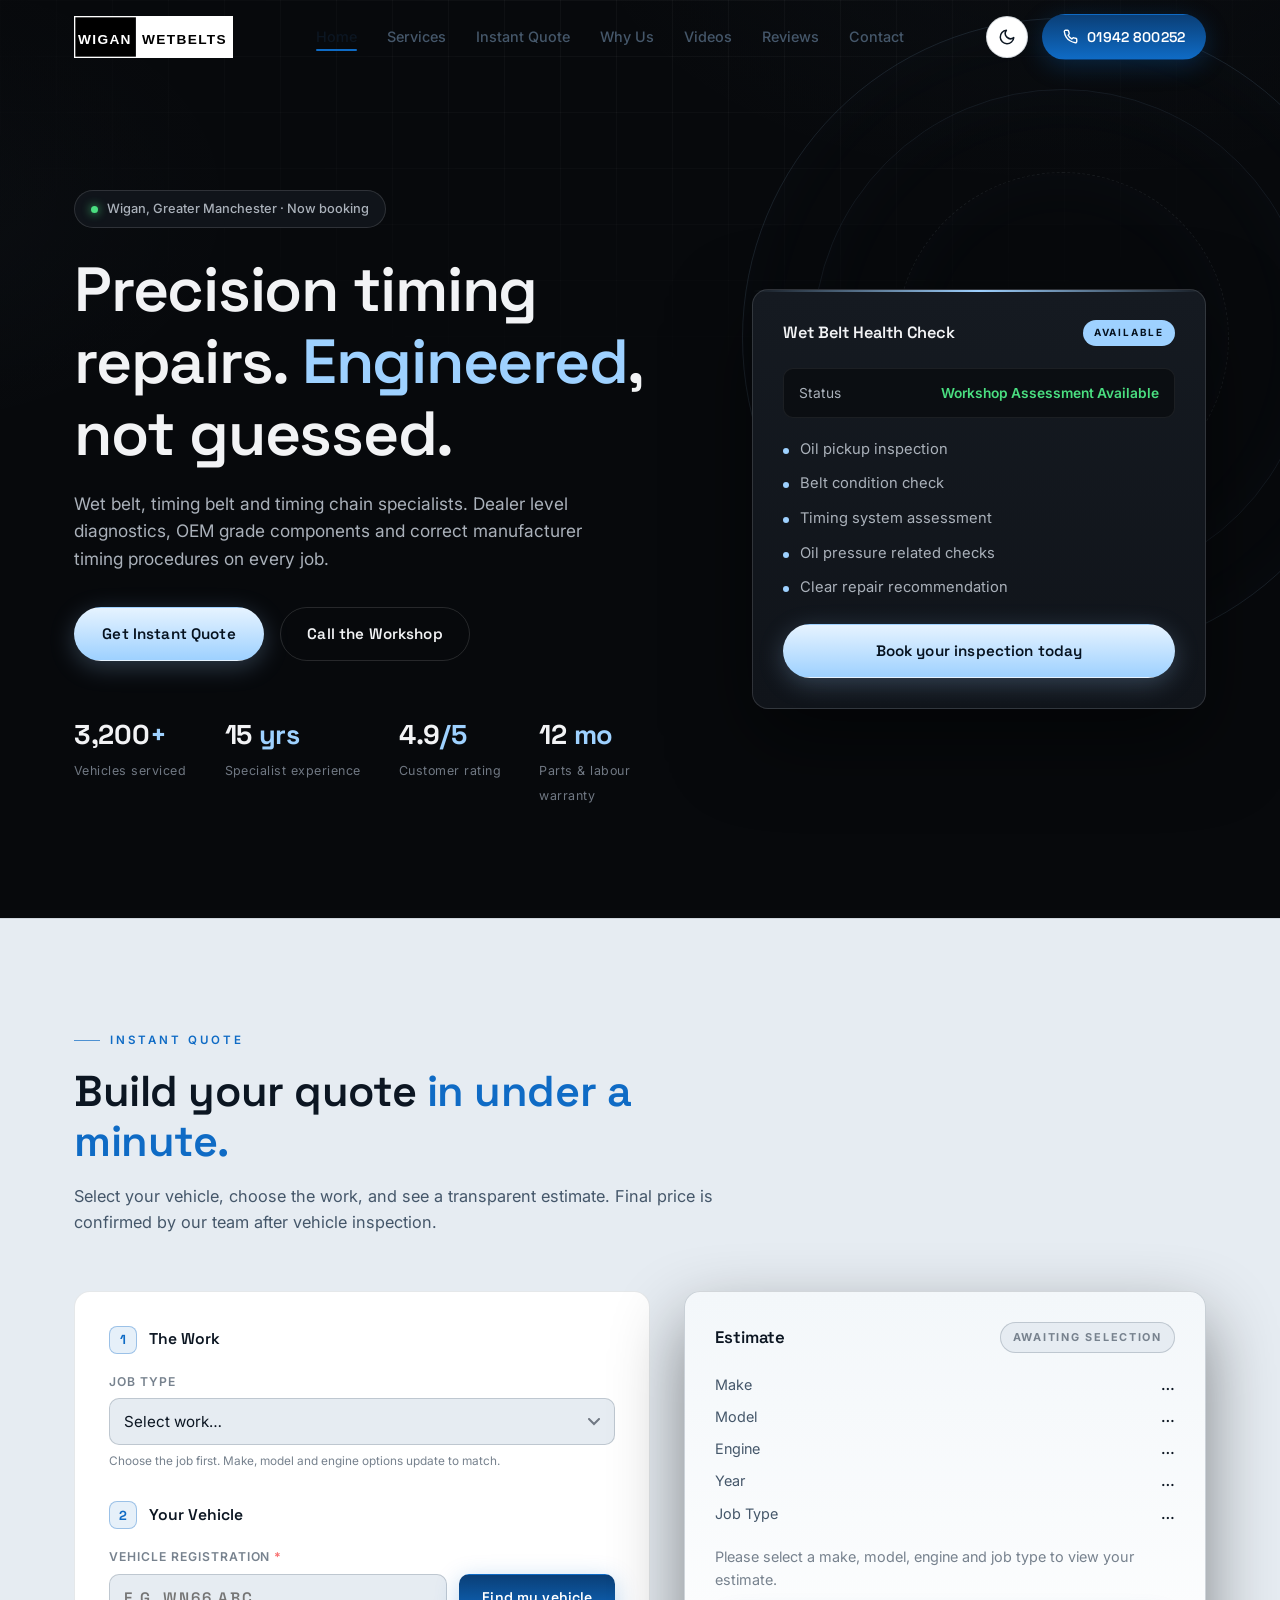
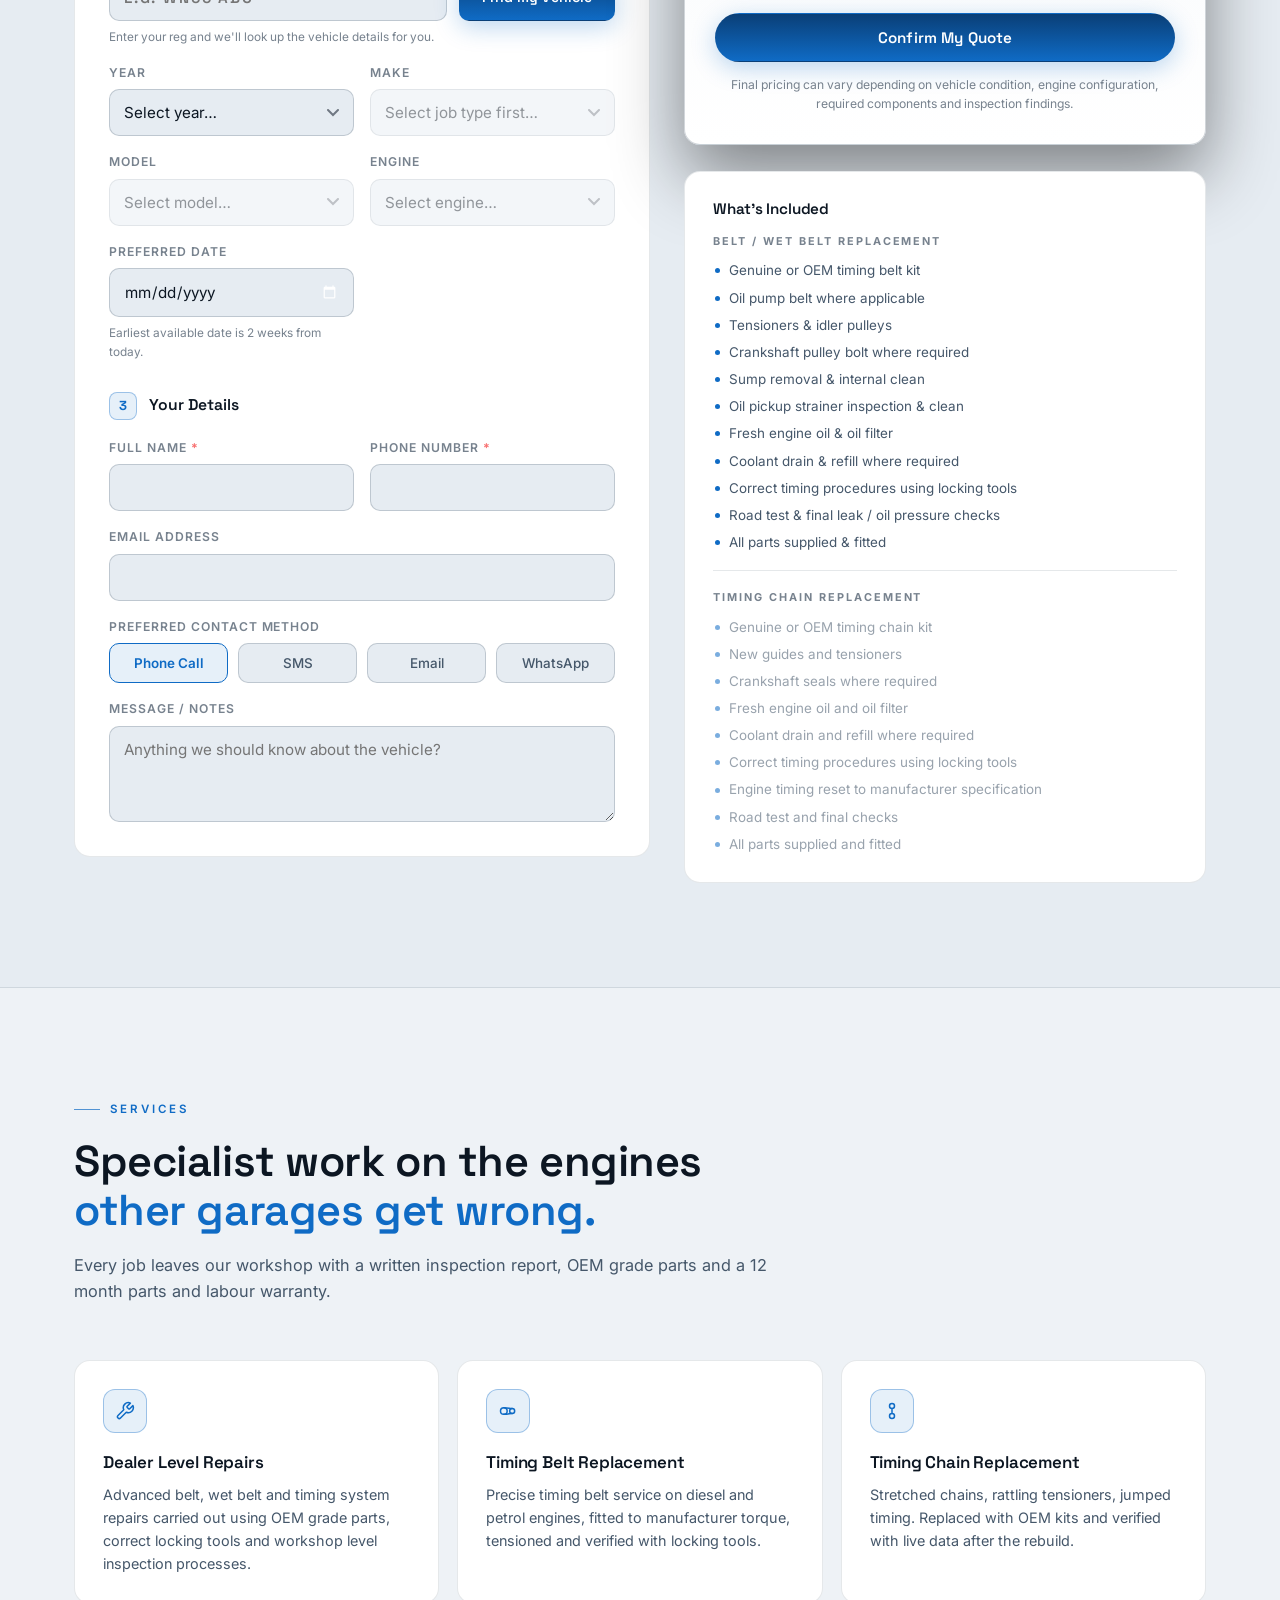
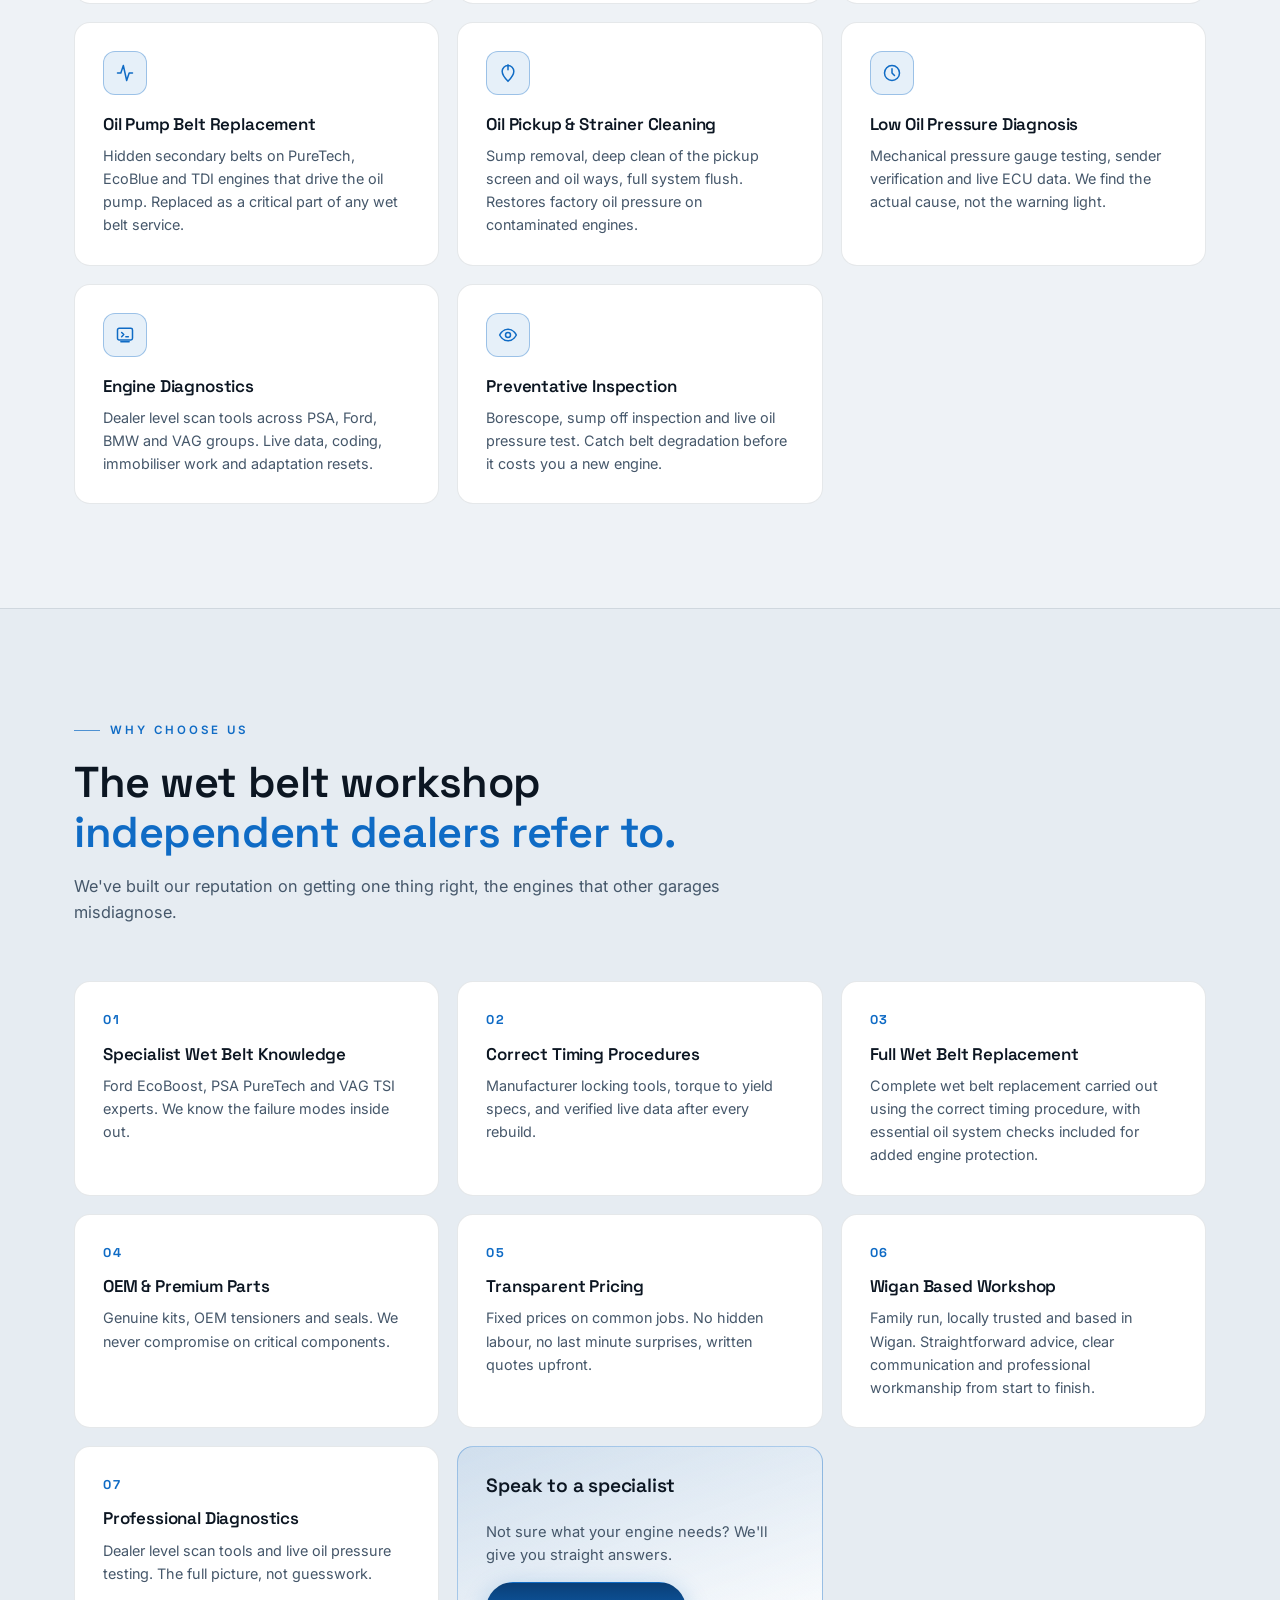
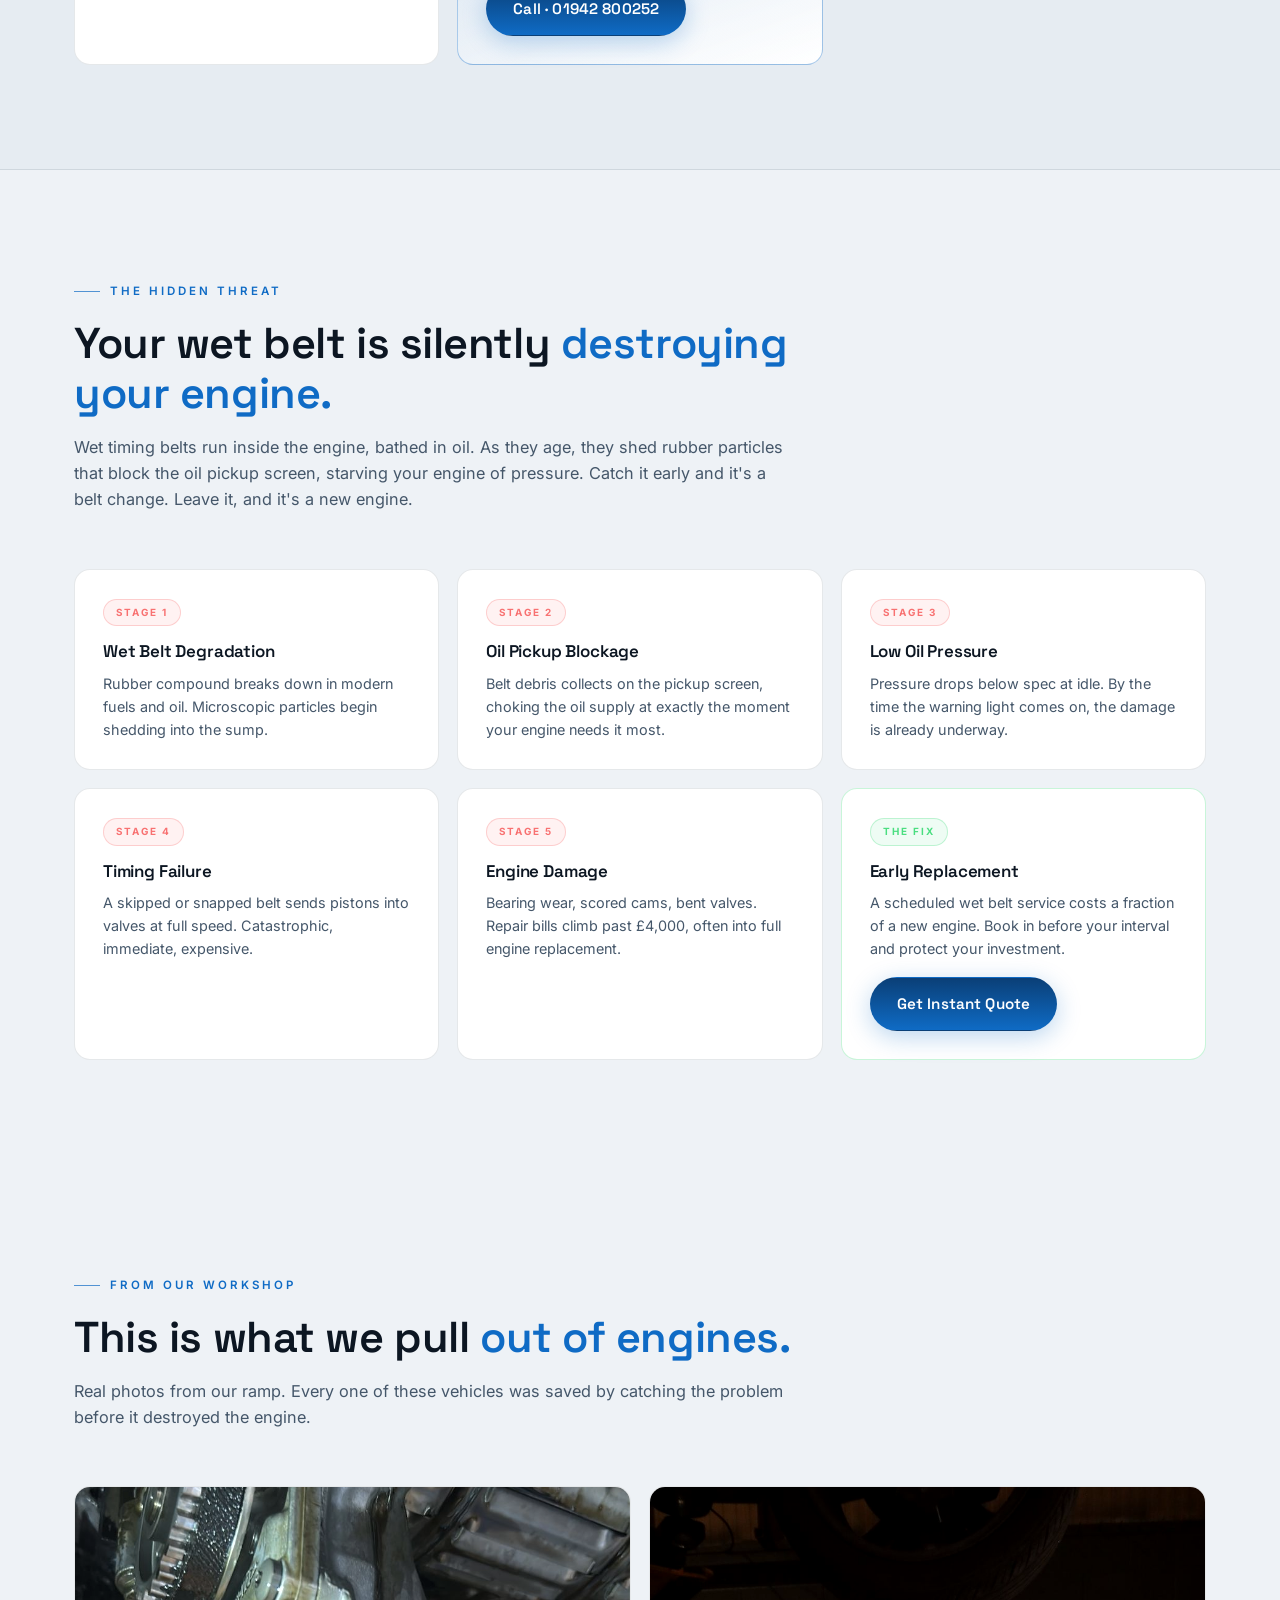
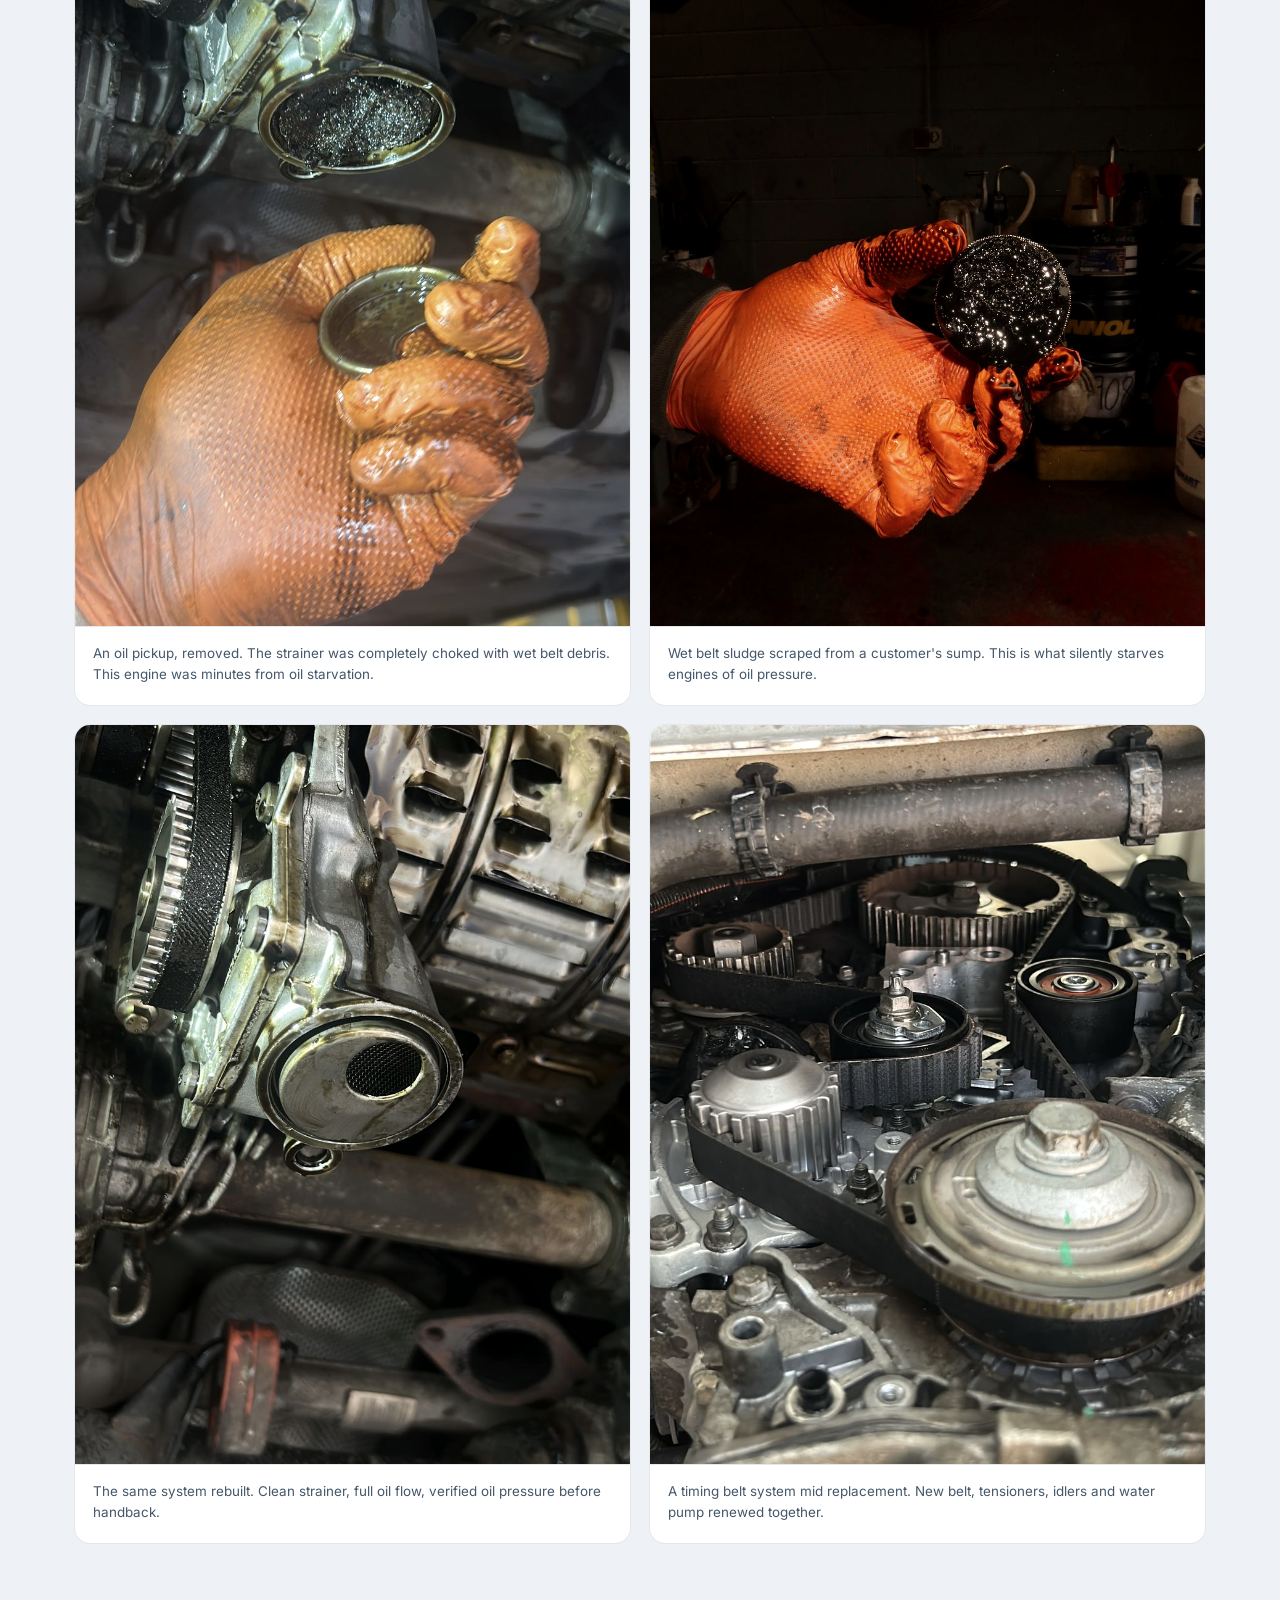
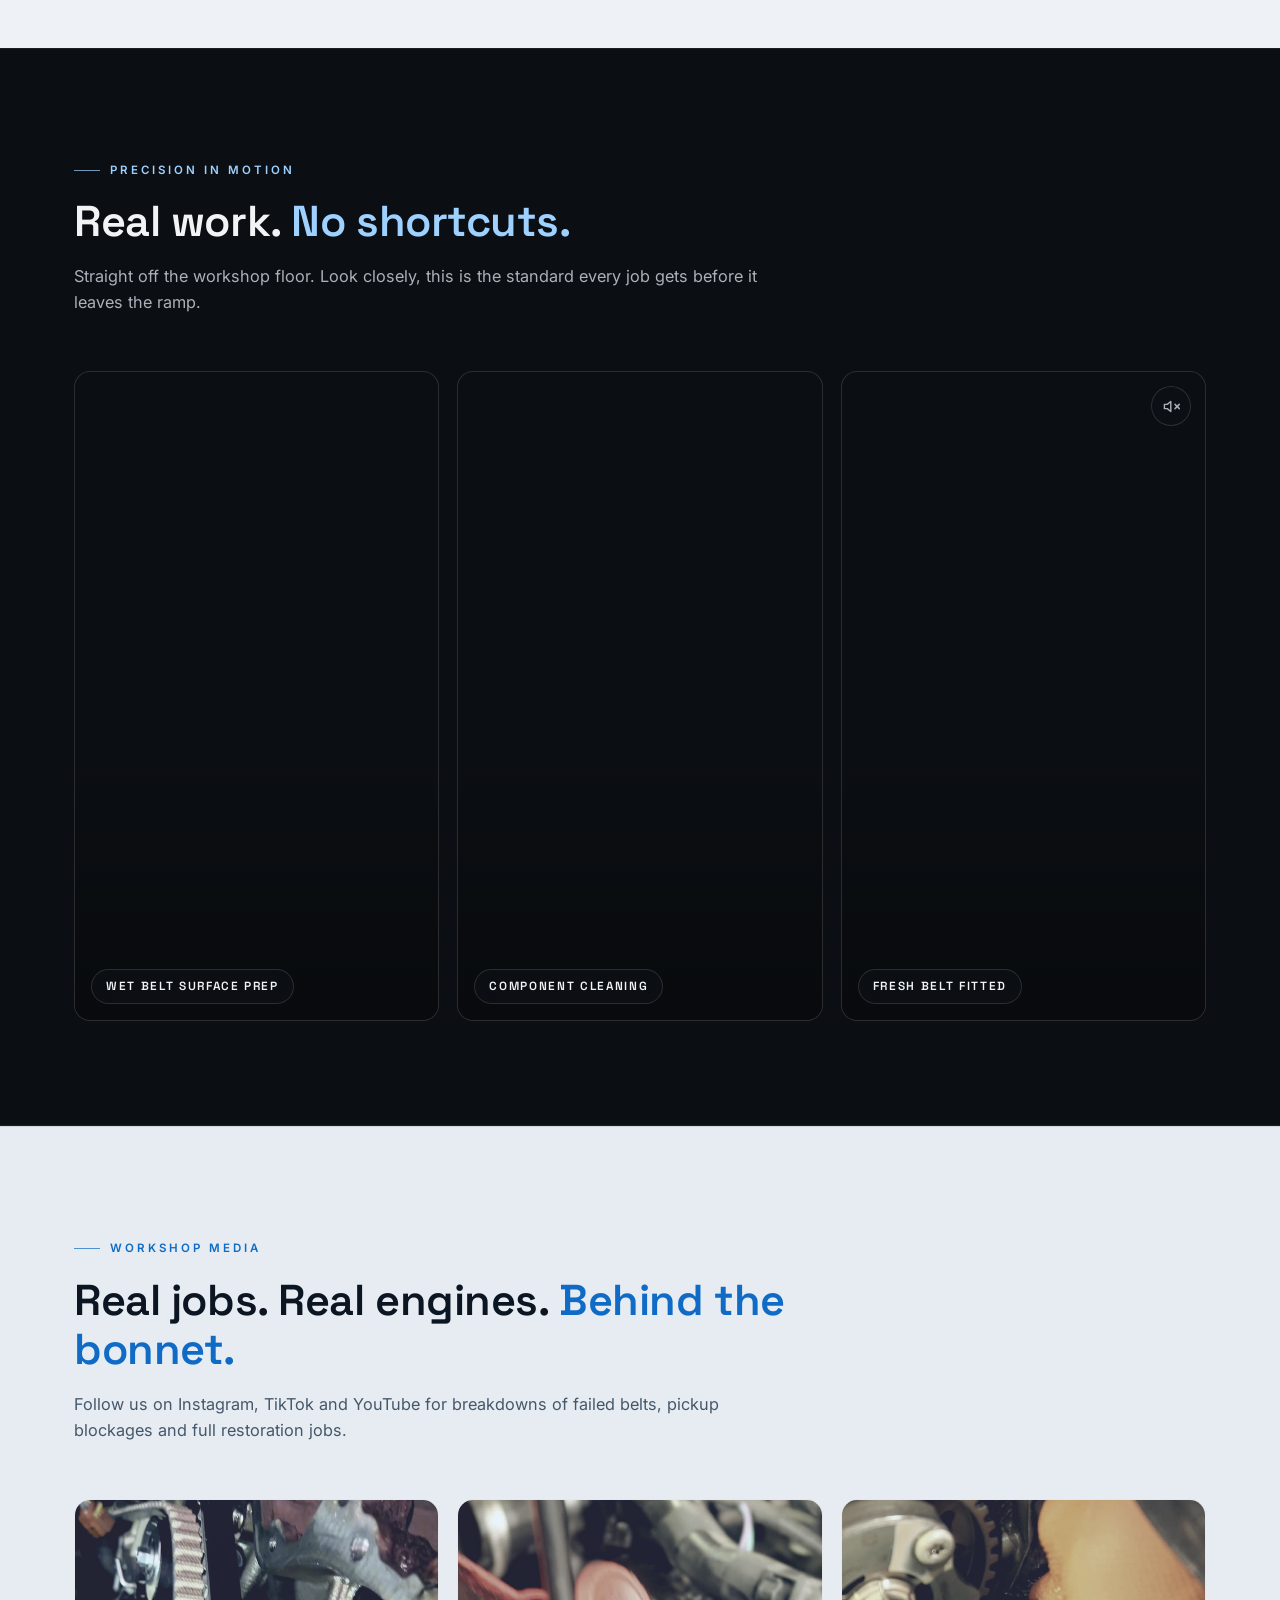
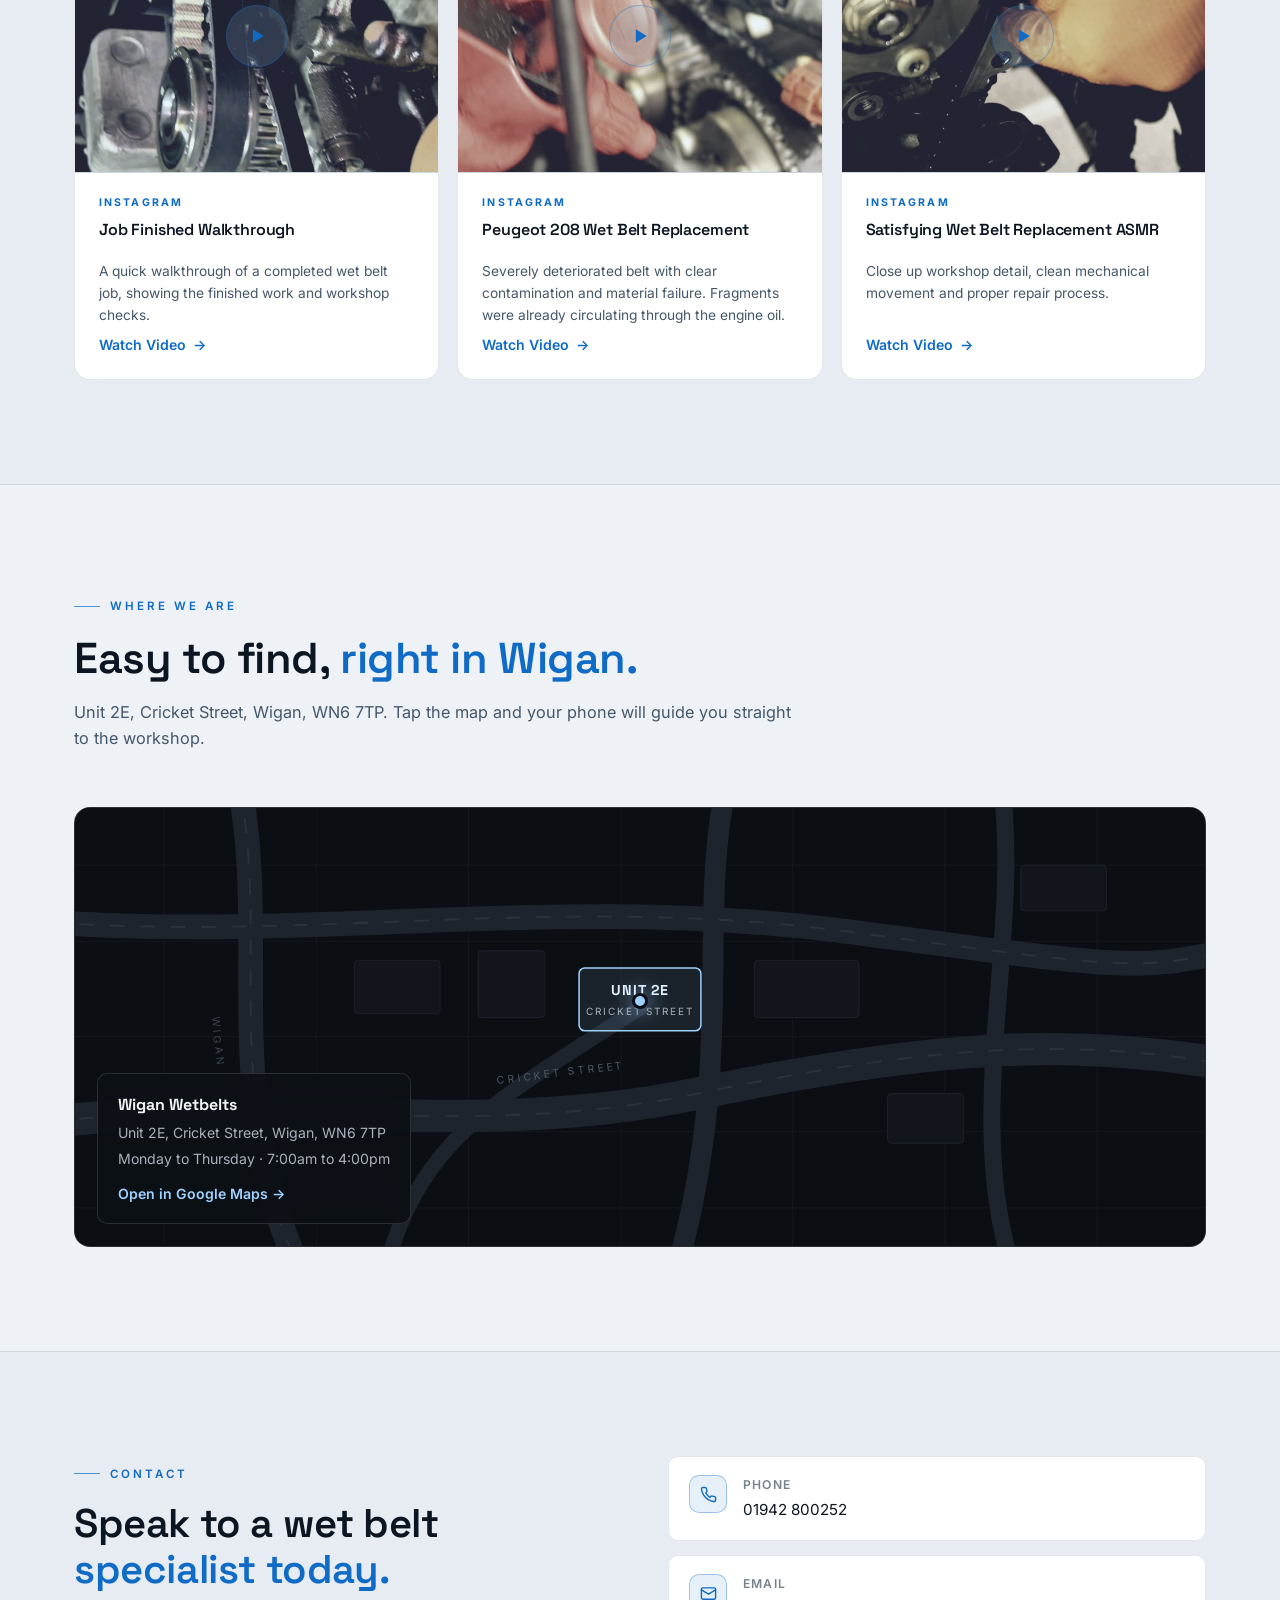
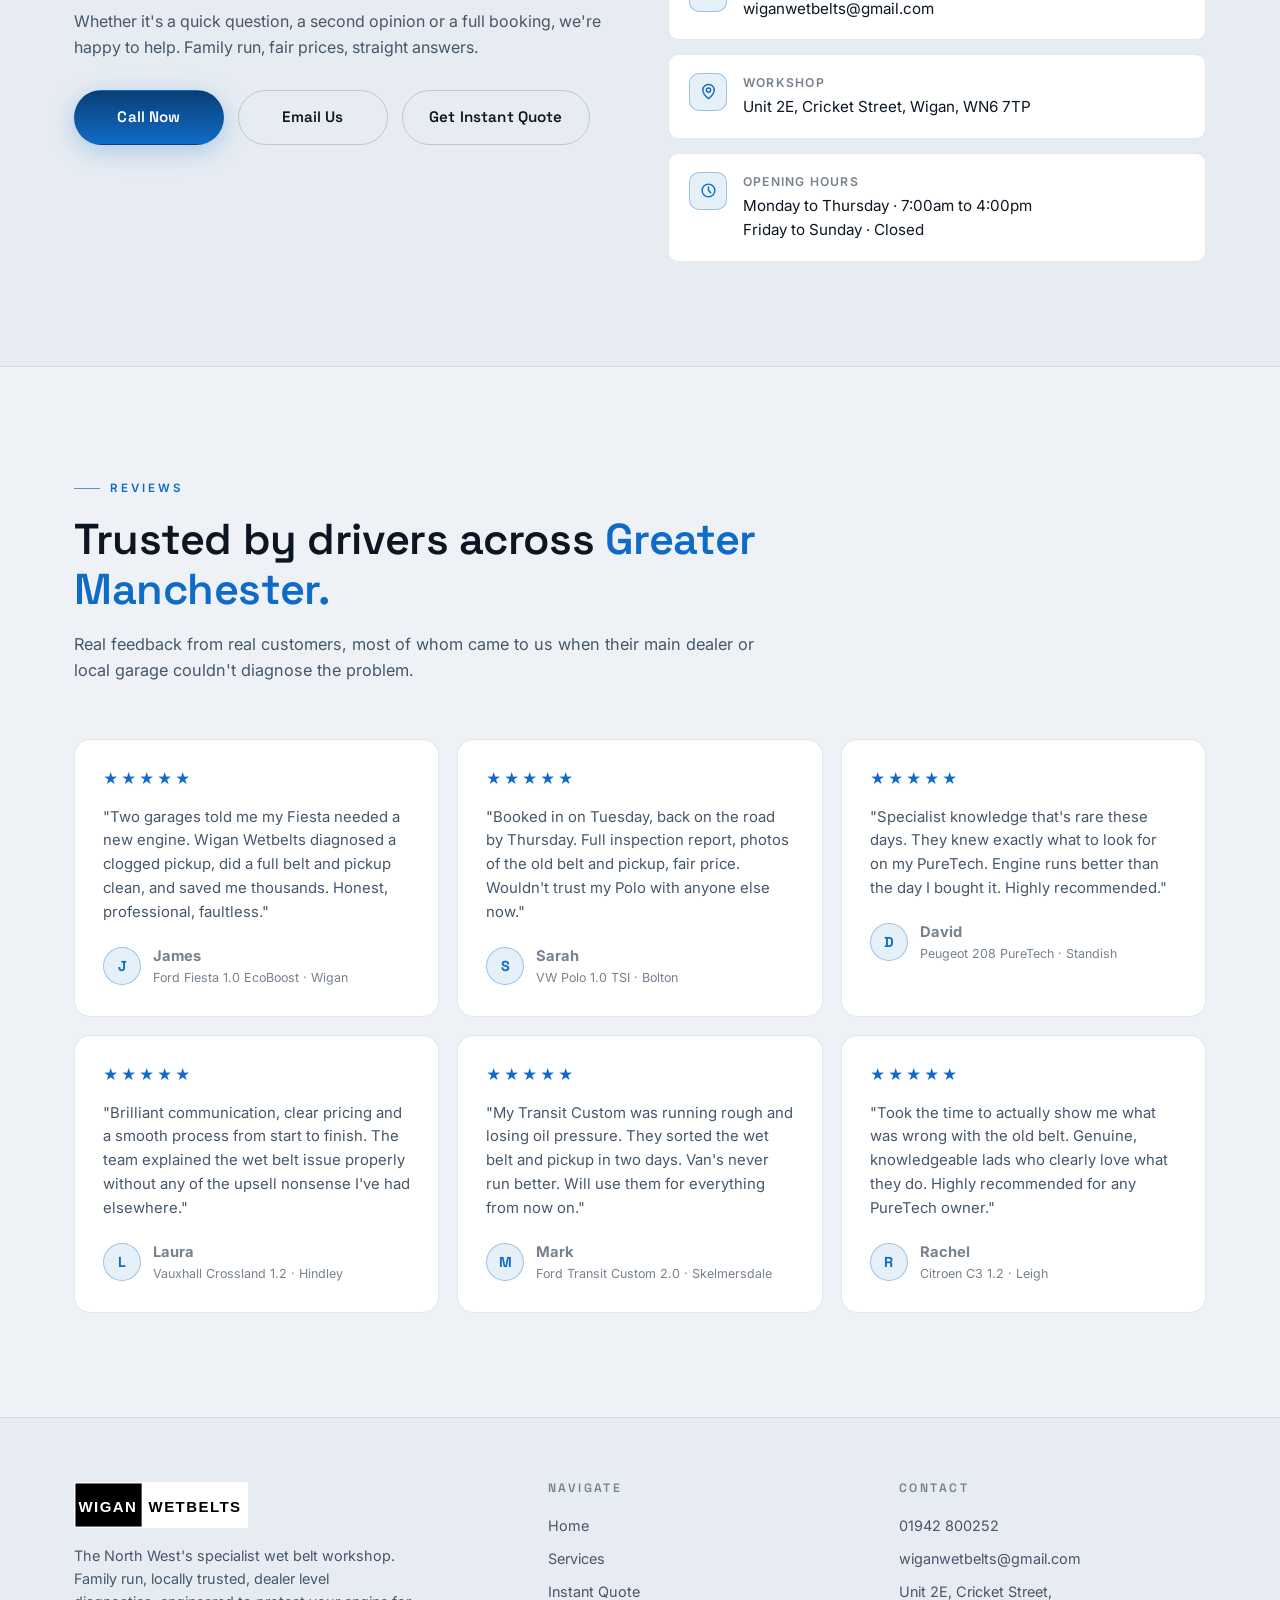
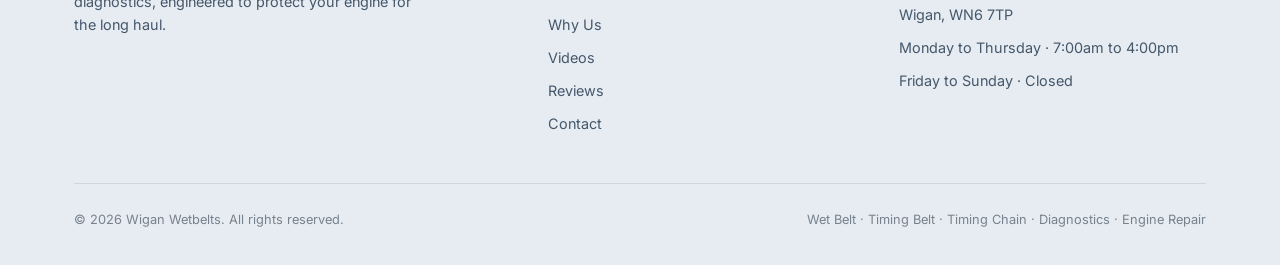
==== index.html @ f2e78760 "Fix estimate card overlap, light mode text in dark sections, light mobile menu" ====
<!DOCTYPE html>
<html lang="en">
<head>
<meta charset="UTF-8" />
<meta name="viewport" content="width=device-width, initial-scale=1.0, minimum-scale=1.0, viewport-fit=cover" />
<meta name="description" content="Wet belt and timing chain specialists in Wigan. Dealer level repairs, diagnostics and OEM quality timing system replacement for Ford EcoBoost, PureTech, BMW, Volkswagen, Land Rover and more." />
<meta name="theme-color" content="#07090c" />
<title>Wigan Wetbelts | Wet Belt &amp; Timing Chain Specialists</title>

<link rel="icon" type="image/x-icon" href="favicon.ico" />
<link rel="apple-touch-icon" sizes="180x180" href="apple-touch-icon.png" />
<link rel="icon" type="image/svg+xml" href="data:image/svg+xml,%3Csvg xmlns='http://www.w3.org/2000/svg' viewBox='0 0 32 32'%3E%3Crect width='32' height='32' rx='7' fill='%230a0b0d'/%3E%3Ccircle cx='11' cy='16' r='5.5' fill='none' stroke='%239ed1ff' stroke-width='2.4'/%3E%3Ccircle cx='22' cy='16' r='3.5' fill='none' stroke='%239ed1ff' stroke-width='2.4'/%3E%3C/svg%3E" />

<meta property="og:title" content="Wigan Wetbelts | Wet Belt & Timing Chain Specialists" />
<meta property="og:description" content="Wet belt and timing chain specialists in Wigan. Dealer level repairs, diagnostics and OEM quality timing system replacement for Ford EcoBoost, PureTech, BMW, Volkswagen, Land Rover and more." />
<meta property="og:type" content="website" />
<meta name="twitter:card" content="summary" />
<meta name="twitter:title" content="Wigan Wetbelts | Wet Belt & Timing Chain Specialists" />
<meta name="twitter:description" content="Wet belt and timing chain specialists in Wigan. Dealer level repairs, diagnostics and OEM quality timing system replacement." />

<link rel="preconnect" href="https://fonts.googleapis.com">
<link rel="preconnect" href="https://fonts.gstatic.com" crossorigin>
<link href="https://fonts.googleapis.com/css2?family=Space+Grotesk:wght@500;600;700&family=Inter:wght@400;500;600&display=swap" rel="stylesheet">
<link rel="stylesheet" href="styles.css?v=5">
<script>(function(){try{var t=localStorage.getItem('wwb.theme');if(!t&&window.matchMedia&&matchMedia('(prefers-color-scheme: light)').matches)t='light';if(t==='light')document.documentElement.setAttribute('data-theme','light');}catch(e){}})();</script>

<script type="application/ld+json">
{
  "@context": "https://schema.org",
  "@type": "AutoRepair",
  "name": "Wigan Wetbelts",
  "description": "Wet belt, timing belt and timing chain specialists in Wigan, Greater Manchester.",
  "telephone": "+441942800252",
  "email": "wiganwetbelts@gmail.com",
  "address": {
    "@type": "PostalAddress",
    "streetAddress": "Unit 2E, Cricket Street",
    "addressLocality": "Wigan",
    "postalCode": "WN6 7TP",
    "addressCountry": "GB"
  },
  "openingHours": "Mo-Th 07:00-16:00",
  "url": "https://wiganwetbelts.co.uk/"
}
</script>
</head>
<body>

<!-- ======================= ENTRY ANIMATION ======================= -->
<div id="intro" aria-hidden="true">
  <div class="intro-stage">
    <div class="il" role="img" aria-label="Wigan Wetbelts">
      <span class="il-half il-w">WIGAN</span><span class="il-half il-b">WETBELTS</span>
      <i class="il-shine" aria-hidden="true"></i>
    </div>
    <span class="intro-tag">Precision Timing Repairs</span>
  </div>
</div>

<!-- ======================= NAV ======================= -->
<nav id="nav" aria-label="Main navigation">
  <div class="wrap nav-inner">
    <a href="#home" class="brand" aria-label="Wigan Wetbelts home">
      <svg class="brand-logo" viewBox="0 0 720 190" xmlns="http://www.w3.org/2000/svg" preserveAspectRatio="xMidYMid meet" role="img" aria-label="Wigan Wetbelts">
        <rect x="0" y="0" width="280" height="190" fill="#000000"/>
        <rect x="280" y="0" width="440" height="190" fill="#ffffff"/>
        <rect x="3" y="3" width="714" height="184" fill="none" stroke="#ffffff" stroke-width="6"/>
        <text x="140" y="125" text-anchor="middle" font-family="'Helvetica Neue', Helvetica, Arial, sans-serif" font-weight="700" font-size="62" letter-spacing="6" fill="#ffffff">WIGAN</text>
        <text x="500" y="125" text-anchor="middle" font-family="'Helvetica Neue', Helvetica, Arial, sans-serif" font-weight="700" font-size="62" letter-spacing="6" fill="#000000">WETBELTS</text>
      </svg>
    </a>
    <ul class="nav-links">
      <li><a href="#home">Home</a></li>
      <li><a href="#services">Services</a></li>
      <li><a href="#quote">Instant Quote</a></li>
      <li><a href="#why">Why Us</a></li>
      <li><a href="#videos">Videos</a></li>
      <li><a href="#reviews">Reviews</a></li>
      <li><a href="#contact">Contact</a></li>
    </ul>
    <div class="nav-cta">
      <button class="theme-toggle" id="themeToggle" type="button" aria-label="Switch between light and dark mode">
        <svg class="ico-sun" width="18" height="18" viewBox="0 0 24 24" fill="none" stroke="currentColor" stroke-width="2" stroke-linecap="round" aria-hidden="true"><circle cx="12" cy="12" r="4"/><path d="M12 2v2M12 20v2M4.9 4.9l1.4 1.4M17.7 17.7l1.4 1.4M2 12h2M20 12h2M4.9 19.1l1.4-1.4M17.7 6.3l1.4-1.4"/></svg>
        <svg class="ico-moon" width="18" height="18" viewBox="0 0 24 24" fill="none" stroke="currentColor" stroke-width="2" stroke-linecap="round" stroke-linejoin="round" aria-hidden="true"><path d="M21 12.8A9 9 0 1 1 11.2 3a7 7 0 0 0 9.8 9.8z"/></svg>
      </button>
      <a class="btn btn-primary btn-call" href="tel:01942800252">
        <svg width="15" height="15" viewBox="0 0 24 24" fill="none" stroke="currentColor" stroke-width="2.2" stroke-linecap="round" stroke-linejoin="round" aria-hidden="true"><path d="M22 16.92v3a2 2 0 0 1-2.18 2 19.79 19.79 0 0 1-8.63-3.07 19.5 19.5 0 0 1-6-6 19.79 19.79 0 0 1-3.07-8.67A2 2 0 0 1 4.11 2h3a2 2 0 0 1 2 1.72c.13.96.36 1.9.7 2.81a2 2 0 0 1-.45 2.11L8.09 9.91a16 16 0 0 0 6 6l1.27-1.27a2 2 0 0 1 2.11-.45c.91.34 1.85.57 2.81.7A2 2 0 0 1 22 16.92z"/></svg>
        <span>01942 800252</span>
      </a>
      <button id="menuBtn" aria-label="Menu" aria-expanded="false"><i></i><i></i><i></i></button>
    </div>
  </div>
</nav>
<div id="mobileMenu" aria-hidden="true">
  <a href="#home">Home</a>
  <a href="#services">Services</a>
  <a href="#quote">Instant Quote</a>
  <a href="#why">Why Us</a>
  <a href="#videos">Videos</a>
  <a href="#reviews">Reviews</a>
  <a href="#contact">Contact</a>
  <a class="btn btn-primary mm-call" href="tel:01942800252">Call · 01942 800252</a>
</div>

<!-- ======================= HERO ======================= -->
<header id="home">
  <div class="hero-video" aria-hidden="true">
    <video id="heroVideo" class="loopvid" autoplay muted loop playsinline preload="metadata" poster="images/workshop-2.jpg">
      <source src="videos/hero-loop.mp4" type="video/mp4">
    </video>
    <i class="hv-shade"></i>
  </div>
  <div class="hero-3d" aria-hidden="true">
    <i class="ring r1"></i><i class="ring r2"></i><i class="ring r3"></i>
  </div>
  <div class="wrap hero-grid">
    <div>
      <span class="hero-pill"><span class="dot"></span> Wigan, Greater Manchester · Now booking</span>
      <h1>Precision timing repairs. <em>Engineered</em>, not guessed.</h1>
      <p class="hero-lede">Wet belt, timing belt and timing chain specialists. Dealer level diagnostics, OEM grade components and correct manufacturer timing procedures on every job.</p>
      <div class="hero-ctas">
        <a class="btn btn-primary" href="#quote">Get Instant Quote</a>
        <a class="btn btn-ghost" href="tel:01942800252">Call the Workshop</a>
      </div>
      <div class="hero-stats">
        <div class="stat"><b>3,200<i>+</i></b><span>Vehicles serviced</span></div>
        <div class="stat"><b>15 <i>yrs</i></b><span>Specialist experience</span></div>
        <div class="stat"><b>4.9<i>/5</i></b><span>Customer rating</span></div>
        <div class="stat"><b>12 <i>mo</i></b><span>Parts &amp; labour warranty</span></div>
      </div>
    </div>
    <aside class="hero-card reveal" aria-label="Wet belt health check">
      <div class="hc-top">
        <span class="hc-title">Wet Belt Health Check</span>
        <span class="hc-badge">Available</span>
      </div>
      <div class="hc-status"><span>Status</span><b>Workshop Assessment Available</b></div>
      <ul>
        <li>Oil pickup inspection</li>
        <li>Belt condition check</li>
        <li>Timing system assessment</li>
        <li>Oil pressure related checks</li>
        <li>Clear repair recommendation</li>
      </ul>
      <a class="btn btn-primary" href="#quote">Book your inspection today</a>
    </aside>
  </div>
</header>

<!-- ======================= QUOTE ======================= -->
<section id="quote" class="tint">
  <div class="wrap">
    <div class="section-head reveal">
      <span class="kicker">Instant Quote</span>
      <h2>Build your quote <em>in under a minute.</em></h2>
      <p>Select your vehicle, choose the work, and see a transparent estimate. Final price is confirmed by our team after vehicle inspection.</p>
    </div>

    <div class="quote-grid">
      <form class="q-panel reveal" onsubmit="return false" novalidate>
        <div class="q-step">
          <div class="q-step-label"><span class="n">1</span> The Work</div>
          <div class="q-fields">
            <div class="q-field full">
              <label for="qJob">Job Type</label>
              <select id="qJob">
                <option value="">Select work…</option>
                <option value="Timing Belt / Wet Belt Replacement">Timing Belt / Wet Belt Replacement</option>
                <option value="Timing Chain Replacement">Timing Chain Replacement</option>
                <option value="Diagnosis / Inspection">Diagnosis / Inspection</option>
              </select>
              <small>Choose the job first. Make, model and engine options update to match.</small>
            </div>
          </div>
        </div>

        <div class="q-step">
          <div class="q-step-label"><span class="n">2</span> Your Vehicle</div>
          <div class="q-fields">
            <div class="q-field full">
              <label for="qReg">Vehicle Registration <b>*</b></label>
              <div class="reg-row">
                <input id="qReg" type="text" autocomplete="off" placeholder="e.g. WN66 ABC" maxlength="10">
                <button type="button" class="btn btn-primary reg-find" id="qRegFind">Find my vehicle</button>
              </div>
              <small id="qRegStatus">Enter your reg and we'll look up the vehicle details for you.</small>
            </div>
            <div class="q-field">
              <label for="qYear">Year</label>
              <select id="qYear">
                <option value="">Select year…</option>
              </select>
            </div>
            <div class="q-field">
              <label for="qMake">Make</label>
              <select id="qMake" disabled><option value="">Select job type first…</option></select>
            </div>
            <div class="q-field">
              <label for="qModel">Model</label>
              <select id="qModel" disabled><option value="">Select model…</option></select>
            </div>
            <div class="q-field">
              <label for="qEngine">Engine</label>
              <select id="qEngine" disabled><option value="">Select engine…</option></select>
            </div>
            <div class="q-field">
              <label for="qDate">Preferred Date</label>
              <input id="qDate" type="date">
              <small>Earliest available date is 2 weeks from today.</small>
            </div>
          </div>
        </div>

        <div class="q-step">
          <div class="q-step-label"><span class="n">3</span> Your Details</div>
          <div class="q-fields">
            <div class="q-field">
              <label for="qName">Full Name <b>*</b></label>
              <input id="qName" type="text" autocomplete="name">
            </div>
            <div class="q-field">
              <label for="qPhone">Phone Number <b>*</b></label>
              <input id="qPhone" type="tel" autocomplete="tel">
            </div>
            <div class="q-field full">
              <label for="qEmail">Email Address</label>
              <input id="qEmail" type="email" autocomplete="email">
            </div>
            <div class="q-field full">
              <label>Preferred Contact Method</label>
              <div class="qf-pcm" id="qContactGrid" role="radiogroup" aria-label="Preferred contact method">
                <button type="button" class="qf-pcm-opt is-active" data-value="Phone Call" role="radio" aria-checked="true">Phone Call</button>
                <button type="button" class="qf-pcm-opt" data-value="SMS" role="radio" aria-checked="false">SMS</button>
                <button type="button" class="qf-pcm-opt" data-value="Email" role="radio" aria-checked="false">Email</button>
                <button type="button" class="qf-pcm-opt" data-value="WhatsApp" role="radio" aria-checked="false">WhatsApp</button>
              </div>
              <input type="hidden" id="qContact" value="Phone Call">
            </div>
            <div class="q-field full">
              <label for="qMsg">Message / Notes</label>
              <textarea id="qMsg" placeholder="Anything we should know about the vehicle?"></textarea>
            </div>
          </div>
        </div>
      </form>

      <div>
        <aside class="qc reveal" aria-label="Estimate">
          <div class="qc-head">
            <h3>Estimate</h3>
            <span id="qcStatus">Awaiting selection</span>
          </div>

          <div class="qc-vehicle">
            <div class="qc-line"><span>Make</span><strong id="qcMake">…</strong></div>
            <div class="qc-line"><span>Model</span><strong id="qcModel">…</strong></div>
            <div class="qc-line"><span>Engine</span><strong id="qcEngine">…</strong></div>
            <div class="qc-line"><span>Year</span><strong id="qcYear">…</strong></div>
            <div class="qc-line"><span>Job Type</span><strong id="qcJob">…</strong></div>
          </div>

          <div id="qcDrive" hidden></div>

          <p id="qcMessage">Please select a make, model, engine and job type to view your estimate.</p>

          <div id="qcPrices" hidden>
            <div id="qcRangeBlock" hidden>
              <div class="qc-range-label">Estimated Repair Pricing</div>
              <div id="qcRange"></div>
            </div>
            <div class="qc-line"><span>Estimated Workshop Quote (ex VAT)</span><strong id="qcNet">£0.00</strong></div>
            <div class="qc-line"><span>VAT (20%)</span><strong id="qcVat">£0.00</strong></div>
            <div class="qc-line qc-total"><span>Total including VAT</span><strong id="qcGross">£0.00</strong></div>
            <div class="qc-line" id="qcHrsLine" hidden><span>Estimated Repair Time</span><strong id="qcHrs"></strong></div>
            <div id="qcServiceIncludes" hidden>
              <div class="qc-si-label">Service Includes</div>
              <ul id="qcServiceIncludesList"></ul>
            </div>
          </div>

          <div id="qcExtraNote" hidden></div>

          <button class="btn btn-primary" id="qcConfirm">Confirm My Quote</button>
          <p class="qc-small">Final pricing can vary depending on vehicle condition, engine configuration, required components and inspection findings.</p>

          <div id="qcFeedback" role="status"></div>
          <div id="qcSummary" hidden></div>
        </aside>

        <div class="card reveal" id="qcIncluded" data-service="wet">
          <h4>What's Included</h4>
          <div class="qci-block">
            <div class="qci-title">Belt / Wet Belt Replacement</div>
            <ul class="qci-list qci-list--active" data-for="wet">
              <li>Genuine or OEM timing belt kit</li>
              <li>Oil pump belt where applicable</li>
              <li>Tensioners &amp; idler pulleys</li>
              <li>Crankshaft pulley bolt where required</li>
              <li>Sump removal &amp; internal clean</li>
              <li>Oil pickup strainer inspection &amp; clean</li>
              <li>Fresh engine oil &amp; oil filter</li>
              <li>Coolant drain &amp; refill where required</li>
              <li>Correct timing procedures using locking tools</li>
              <li>Road test &amp; final leak / oil pressure checks</li>
              <li>All parts supplied &amp; fitted</li>
            </ul>
          </div>
          <div class="qci-block">
            <div class="qci-title">Timing Chain Replacement</div>
            <ul class="qci-list" data-for="chain">
              <li>Genuine or OEM timing chain kit</li>
              <li>New guides and tensioners</li>
              <li>Crankshaft seals where required</li>
              <li>Fresh engine oil and oil filter</li>
              <li>Coolant drain and refill where required</li>
              <li>Correct timing procedures using locking tools</li>
              <li>Engine timing reset to manufacturer specification</li>
              <li>Road test and final checks</li>
              <li>All parts supplied and fitted</li>
            </ul>
          </div>
        </div>
      </div>
    </div>
  </div>
</section>

<!-- ======================= SERVICES ======================= -->
<section id="services">
  <div class="wrap">
    <div class="section-head reveal">
      <span class="kicker">Services</span>
      <h2>Specialist work on the engines <em>other garages get wrong.</em></h2>
      <p>Every job leaves our workshop with a written inspection report, OEM grade parts and a 12 month parts and labour warranty.</p>
    </div>
    <div class="cards-3">
      <div class="card reveal">
        <div class="ic"><svg width="20" height="20" viewBox="0 0 24 24" fill="none" stroke="currentColor" stroke-width="1.8" stroke-linecap="round" stroke-linejoin="round"><path d="M14.7 6.3a1 1 0 0 0 0 1.4l1.6 1.6a1 1 0 0 0 1.4 0l3.77-3.77a6 6 0 0 1-7.94 7.94l-6.91 6.91a2.12 2.12 0 0 1-3-3l6.91-6.91a6 6 0 0 1 7.94-7.94l-3.76 3.76z"/></svg></div>
        <h3>Dealer Level Repairs</h3>
        <p>Advanced belt, wet belt and timing system repairs carried out using OEM grade parts, correct locking tools and workshop level inspection processes.</p>
      </div>
      <div class="card reveal">
        <div class="ic"><svg width="20" height="20" viewBox="0 0 24 24" fill="none" stroke="currentColor" stroke-width="1.8"><circle cx="7" cy="12" r="4"/><circle cx="17" cy="12" r="3"/><path d="M7 8c6 0 7 1.2 10 1M7 16c6 0 7-1.2 10-1" stroke-linecap="round"/></svg></div>
        <h3>Timing Belt Replacement</h3>
        <p>Precise timing belt service on diesel and petrol engines, fitted to manufacturer torque, tensioned and verified with locking tools.</p>
      </div>
      <div class="card reveal">
        <div class="ic"><svg width="20" height="20" viewBox="0 0 24 24" fill="none" stroke="currentColor" stroke-width="1.8" stroke-linecap="round"><path d="M9 6a3 3 0 1 0 6 0 3 3 0 0 0-6 0M9 18a3 3 0 1 0 6 0 3 3 0 0 0-6 0M12 9v6"/></svg></div>
        <h3>Timing Chain Replacement</h3>
        <p>Stretched chains, rattling tensioners, jumped timing. Replaced with OEM kits and verified with live data after the rebuild.</p>
      </div>
      <div class="card reveal">
        <div class="ic"><svg width="20" height="20" viewBox="0 0 24 24" fill="none" stroke="currentColor" stroke-width="1.8" stroke-linecap="round" stroke-linejoin="round"><path d="M3 12h4l3-9 4 18 3-9h4"/></svg></div>
        <h3>Oil Pump Belt Replacement</h3>
        <p>Hidden secondary belts on PureTech, EcoBlue and TDI engines that drive the oil pump. Replaced as a critical part of any wet belt service.</p>
      </div>
      <div class="card reveal">
        <div class="ic"><svg width="20" height="20" viewBox="0 0 24 24" fill="none" stroke="currentColor" stroke-width="1.8" stroke-linecap="round" stroke-linejoin="round"><path d="M12 2v6M5 10c0 5 3 8 7 12 4-4 7-7 7-12a7 7 0 0 0-14 0z"/></svg></div>
        <h3>Oil Pickup &amp; Strainer Cleaning</h3>
        <p>Sump removal, deep clean of the pickup screen and oil ways, full system flush. Restores factory oil pressure on contaminated engines.</p>
      </div>
      <div class="card reveal">
        <div class="ic"><svg width="20" height="20" viewBox="0 0 24 24" fill="none" stroke="currentColor" stroke-width="1.8" stroke-linecap="round" stroke-linejoin="round"><circle cx="12" cy="12" r="9"/><path d="M12 7v5l3 3"/></svg></div>
        <h3>Low Oil Pressure Diagnosis</h3>
        <p>Mechanical pressure gauge testing, sender verification and live ECU data. We find the actual cause, not the warning light.</p>
      </div>
      <div class="card reveal">
        <div class="ic"><svg width="20" height="20" viewBox="0 0 24 24" fill="none" stroke="currentColor" stroke-width="1.8" stroke-linecap="round" stroke-linejoin="round"><rect x="3" y="4" width="18" height="14" rx="2"/><path d="M7 20h10M8 9l2.5 2.5L8 14M13 14h3"/></svg></div>
        <h3>Engine Diagnostics</h3>
        <p>Dealer level scan tools across PSA, Ford, BMW and VAG groups. Live data, coding, immobiliser work and adaptation resets.</p>
      </div>
      <div class="card reveal">
        <div class="ic"><svg width="20" height="20" viewBox="0 0 24 24" fill="none" stroke="currentColor" stroke-width="1.8" stroke-linecap="round" stroke-linejoin="round"><path d="M2 12s3.5-7 10-7 10 7 10 7-3.5 7-10 7-10-7-10-7z"/><circle cx="12" cy="12" r="3"/></svg></div>
        <h3>Preventative Inspection</h3>
        <p>Borescope, sump off inspection and live oil pressure test. Catch belt degradation before it costs you a new engine.</p>
      </div>
    </div>
  </div>
</section>

<!-- ======================= WHY ======================= -->
<section id="why" class="tint">
  <div class="wrap">
    <div class="section-head reveal">
      <span class="kicker">Why Choose Us</span>
      <h2>The wet belt workshop <em>independent dealers refer to.</em></h2>
      <p>We've built our reputation on getting one thing right, the engines that other garages misdiagnose.</p>
    </div>
    <div class="why-grid">
      <div class="card why-item reveal"><span class="num">01</span><h3>Specialist Wet Belt Knowledge</h3><p>Ford EcoBoost, PSA PureTech and VAG TSI experts. We know the failure modes inside out.</p></div>
      <div class="card why-item reveal"><span class="num">02</span><h3>Correct Timing Procedures</h3><p>Manufacturer locking tools, torque to yield specs, and verified live data after every rebuild.</p></div>
      <div class="card why-item reveal"><span class="num">03</span><h3>Full Wet Belt Replacement</h3><p>Complete wet belt replacement carried out using the correct timing procedure, with essential oil system checks included for added engine protection.</p></div>
      <div class="card why-item reveal"><span class="num">04</span><h3>OEM &amp; Premium Parts</h3><p>Genuine kits, OEM tensioners and seals. We never compromise on critical components.</p></div>
      <div class="card why-item reveal"><span class="num">05</span><h3>Transparent Pricing</h3><p>Fixed prices on common jobs. No hidden labour, no last minute surprises, written quotes upfront.</p></div>
      <div class="card why-item reveal"><span class="num">06</span><h3>Wigan Based Workshop</h3><p>Family run, locally trusted and based in Wigan. Straightforward advice, clear communication and professional workmanship from start to finish.</p></div>
      <div class="card why-item reveal"><span class="num">07</span><h3>Professional Diagnostics</h3><p>Dealer level scan tools and live oil pressure testing. The full picture, not guesswork.</p></div>
      <div class="card why-cta reveal">
        <h3>Speak to a specialist</h3>
        <p>Not sure what your engine needs? We'll give you straight answers.</p>
        <a class="btn btn-primary" href="tel:01942800252">Call · 01942 800252</a>
      </div>
    </div>
  </div>
</section>

<!-- ======================= THREAT ======================= -->
<section id="threat">
  <div class="wrap">
    <div class="section-head reveal">
      <span class="kicker">The Hidden Threat</span>
      <h2>Your wet belt is silently <em>destroying your engine.</em></h2>
      <p>Wet timing belts run inside the engine, bathed in oil. As they age, they shed rubber particles that block the oil pickup screen, starving your engine of pressure. Catch it early and it's a belt change. Leave it, and it's a new engine.</p>
    </div>
    <div class="stages">
      <div class="card stage reveal"><span class="tag">Stage 1</span><h3>Wet Belt Degradation</h3><p>Rubber compound breaks down in modern fuels and oil. Microscopic particles begin shedding into the sump.</p></div>
      <div class="card stage reveal"><span class="tag">Stage 2</span><h3>Oil Pickup Blockage</h3><p>Belt debris collects on the pickup screen, choking the oil supply at exactly the moment your engine needs it most.</p></div>
      <div class="card stage reveal"><span class="tag">Stage 3</span><h3>Low Oil Pressure</h3><p>Pressure drops below spec at idle. By the time the warning light comes on, the damage is already underway.</p></div>
      <div class="card stage reveal"><span class="tag">Stage 4</span><h3>Timing Failure</h3><p>A skipped or snapped belt sends pistons into valves at full speed. Catastrophic, immediate, expensive.</p></div>
      <div class="card stage reveal"><span class="tag">Stage 5</span><h3>Engine Damage</h3><p>Bearing wear, scored cams, bent valves. Repair bills climb past £4,000, often into full engine replacement.</p></div>
      <div class="card stage fix reveal"><span class="tag">The Fix</span><h3>Early Replacement</h3><p>A scheduled wet belt service costs a fraction of a new engine. Book in before your interval and protect your investment.</p><a class="btn btn-primary" href="#quote">Get Instant Quote</a></div>
    </div>
  </div>
</section>

<!-- ======================= WORKSHOP GALLERY ======================= -->
<section id="gallery">
  <div class="wrap">
    <div class="section-head reveal">
      <span class="kicker">From Our Workshop</span>
      <h2>This is what we pull <em>out of engines.</em></h2>
      <p>Real photos from our ramp. Every one of these vehicles was saved by catching the problem before it destroyed the engine.</p>
    </div>
    <div class="gallery-grid">
      <figure class="card g-item reveal">
        <img src="images/workshop-1.jpg" loading="lazy" alt="Oil pickup removed from an engine, its strainer completely blocked with black wet belt sludge">
        <figcaption>An oil pickup, removed. The strainer was completely choked with wet belt debris. This engine was minutes from oil starvation.</figcaption>
      </figure>
      <figure class="card g-item reveal">
        <img src="images/workshop-3.jpg" loading="lazy" alt="Technician holding up an oil pickup strainer caked in wet belt sludge in the workshop">
        <figcaption>Wet belt sludge scraped from a customer's sump. This is what silently starves engines of oil pressure.</figcaption>
      </figure>
      <figure class="card g-item reveal">
        <img src="images/workshop-2.jpg" loading="lazy" alt="Oil pump and clean pickup strainer refitted underneath the engine">
        <figcaption>The same system rebuilt. Clean strainer, full oil flow, verified oil pressure before handback.</figcaption>
      </figure>
      <figure class="card g-item reveal">
        <img src="images/workshop-5.jpg" loading="lazy" alt="Timing belt system mid replacement with new belt, tensioners and pulleys visible">
        <figcaption>A timing belt system mid replacement. New belt, tensioners, idlers and water pump renewed together.</figcaption>
      </figure>
    </div>
  </div>
</section>

<!-- ======================= PRECISION IN MOTION ======================= -->
<section id="motion" class="tint">
  <div class="wrap">
    <div class="section-head reveal">
      <span class="kicker">Precision In Motion</span>
      <h2>Real work. <em>No shortcuts.</em></h2>
      <p>Straight off the workshop floor. Look closely, this is the standard every job gets before it leaves the ramp.</p>
    </div>
    <div class="motion-grid">
      <div class="motion-tile reveal">
        <video class="loopvid" autoplay muted loop playsinline preload="metadata"><source src="videos/loop-1.mp4" type="video/mp4"></video>
        <span class="mt-tag">Wet belt surface prep</span>
      </div>
      <div class="motion-tile reveal">
        <video class="loopvid" autoplay muted loop playsinline preload="metadata"><source src="videos/loop-2.mp4" type="video/mp4"></video>
        <span class="mt-tag">Component cleaning</span>
      </div>
      <div class="motion-tile reveal">
        <video class="loopvid" autoplay muted loop playsinline preload="metadata"><source src="videos/loop-3.mp4" type="video/mp4"></video>
        <span class="mt-tag">Fresh belt fitted</span>
        <button type="button" class="mt-sound" aria-label="Turn sound on">
          <svg class="ms-off" width="17" height="17" viewBox="0 0 24 24" fill="none" stroke="currentColor" stroke-width="2" stroke-linecap="round" stroke-linejoin="round"><polygon points="11 5 6 9 2 9 2 15 6 15 11 19 11 5"/><line x1="23" y1="9" x2="17" y2="15"/><line x1="17" y1="9" x2="23" y2="15"/></svg>
          <svg class="ms-on" width="17" height="17" viewBox="0 0 24 24" fill="none" stroke="currentColor" stroke-width="2" stroke-linecap="round" stroke-linejoin="round" style="display:none"><polygon points="11 5 6 9 2 9 2 15 6 15 11 19 11 5"/><path d="M15.54 8.46a5 5 0 0 1 0 7.07M19.07 4.93a10 10 0 0 1 0 14.14"/></svg>
        </button>
      </div>
    </div>
  </div>
</section>

<!-- ======================= VIDEOS ======================= -->
<section id="videos" class="tint">
  <div class="wrap">
    <div class="section-head reveal">
      <span class="kicker">Workshop Media</span>
      <h2>Real jobs. Real engines. <em>Behind the bonnet.</em></h2>
      <p>Follow us on Instagram, TikTok and YouTube for breakdowns of failed belts, pickup blockages and full restoration jobs.</p>
    </div>
    <div class="videos-grid">
      <div class="card video-card reveal" data-link="https://www.instagram.com/reel/DXJuPOsDSxV/">
        <div class="vc-thumb" role="button" tabindex="0" aria-label="Watch: Job Finished Walkthrough">
          <img class="vc-img" src="images/insta-1.jpg" alt="" loading="lazy">
          <button class="vc-play" aria-hidden="true" tabindex="-1"><svg width="20" height="20" viewBox="0 0 24 24" fill="currentColor"><polygon points="7 4 20 12 7 20 7 4"/></svg></button>
        </div>
        <div class="vc-body">
          <span class="vc-net">Instagram</span>
          <h3>Job Finished Walkthrough</h3>
          <p>A quick walkthrough of a completed wet belt job, showing the finished work and workshop checks.</p>
          <button class="vc-watch">Watch Video <span aria-hidden="true">→</span></button>
        </div>
      </div>
      <div class="card video-card reveal" data-link="https://www.instagram.com/reel/DW3qcRljQUd/">
        <div class="vc-thumb" role="button" tabindex="0" aria-label="Watch: Peugeot 208 Wet Belt Replacement">
          <img class="vc-img" src="images/insta-2.jpg" alt="" loading="lazy">
          <button class="vc-play" aria-hidden="true" tabindex="-1"><svg width="20" height="20" viewBox="0 0 24 24" fill="currentColor"><polygon points="7 4 20 12 7 20 7 4"/></svg></button>
        </div>
        <div class="vc-body">
          <span class="vc-net">Instagram</span>
          <h3>Peugeot 208 Wet Belt Replacement</h3>
          <p>Severely deteriorated belt with clear contamination and material failure. Fragments were already circulating through the engine oil.</p>
          <button class="vc-watch">Watch Video <span aria-hidden="true">→</span></button>
        </div>
      </div>
      <div class="card video-card reveal" data-link="https://www.instagram.com/reel/DWPUj0kjQfm/">
        <div class="vc-thumb" role="button" tabindex="0" aria-label="Watch: Satisfying Wet Belt Replacement ASMR">
          <img class="vc-img" src="images/insta-3.jpg" alt="" loading="lazy">
          <button class="vc-play" aria-hidden="true" tabindex="-1"><svg width="20" height="20" viewBox="0 0 24 24" fill="currentColor"><polygon points="7 4 20 12 7 20 7 4"/></svg></button>
        </div>
        <div class="vc-body">
          <span class="vc-net">Instagram</span>
          <h3>Satisfying Wet Belt Replacement ASMR</h3>
          <p>Close up workshop detail, clean mechanical movement and proper repair process.</p>
          <button class="vc-watch">Watch Video <span aria-hidden="true">→</span></button>
        </div>
      </div>
    </div>
  </div>
</section>

<!-- ======================= WHERE WE ARE ======================= -->
<section id="location">
  <div class="wrap">
    <div class="section-head reveal">
      <span class="kicker">Where We Are</span>
      <h2>Easy to find, <em>right in Wigan.</em></h2>
      <p>Unit 2E, Cricket Street, Wigan, WN6 7TP. Tap the map and your phone will guide you straight to the workshop.</p>
    </div>
    <a class="map-card reveal" href="https://www.google.com/maps/search/?api=1&amp;query=Unit+2E+Cricket+Street+Wigan+WN6+7TP" target="_blank" rel="noopener" aria-label="Open Unit 2E, Cricket Street, Wigan WN6 7TP in Google Maps">
      <svg viewBox="0 0 1200 460" preserveAspectRatio="xMidYMid slice" aria-hidden="true">
        <rect width="1200" height="460" fill="#0b0e12"/>
        <g stroke="#151a21" stroke-width="1">
          <path d="M0 60h1200M0 140h1200M0 240h1200M0 340h1200M0 420h1200"/>
          <path d="M100 0v460M260 0v460M420 0v460M580 0v460M760 0v460M920 0v460M1080 0v460"/>
        </g>
        <g stroke="#1d242e" stroke-linecap="round" fill="none">
          <path d="M-20 330 C 220 300, 420 350, 660 300 S 1050 240, 1220 270" stroke-width="34"/>
          <path d="M180 -20 C 210 140, 160 300, 240 480" stroke-width="26"/>
          <path d="M-20 120 C 260 140, 520 90, 820 130 S 1120 170, 1220 150" stroke-width="26"/>
          <path d="M690 -20 C 660 120, 700 260, 640 480" stroke-width="22"/>
          <path d="M980 -20 C 1000 140, 940 320, 990 480" stroke-width="18"/>
          <path d="M340 460 C 380 340, 460 300, 600 210" stroke-width="16"/>
        </g>
        <g stroke="#2a323e" stroke-linecap="round" fill="none" stroke-dasharray="14 18" stroke-width="2">
          <path d="M-20 330 C 220 300, 420 350, 660 300 S 1050 240, 1220 270"/>
          <path d="M-20 120 C 260 140, 520 90, 820 130 S 1120 170, 1220 150"/>
          <path d="M180 -20 C 210 140, 160 300, 240 480"/>
        </g>
        <g fill="#12161c" stroke="#1d242e" stroke-width="1">
          <rect x="300" y="160" width="90" height="56" rx="4"/>
          <rect x="430" y="150" width="70" height="70" rx="4"/>
          <rect x="720" y="160" width="110" height="60" rx="4"/>
          <rect x="860" y="300" width="80" height="52" rx="4"/>
          <rect x="240" y="360" width="100" height="54" rx="4"/>
          <rect x="1000" y="60" width="90" height="48" rx="4"/>
        </g>
        <rect x="536" y="168" width="128" height="66" rx="6" fill="rgba(158,208,255,.10)" stroke="#9ed1ff" stroke-width="1.6"/>
        <text x="600" y="196" text-anchor="middle" font-family="'Space Grotesk', Arial, sans-serif" font-size="15" font-weight="700" fill="#e6f3ff" letter-spacing="1">UNIT 2E</text>
        <text x="600" y="217" text-anchor="middle" font-family="Inter, Arial, sans-serif" font-size="10.5" fill="#aab1ba" letter-spacing="2">CRICKET STREET</text>
        <text x="450" y="290" font-family="Inter, Arial, sans-serif" font-size="11" fill="#4d5866" letter-spacing="3" transform="rotate(-7 450 290)">CRICKET STREET</text>
        <text x="150" y="220" font-family="Inter, Arial, sans-serif" font-size="11" fill="#3c4550" letter-spacing="3" transform="rotate(84 150 220)">WIGAN</text>
      </svg>
      <span class="map-pin" aria-hidden="true"><span class="pin-dot"></span></span>
      <div class="map-info">
        <b>Wigan Wetbelts</b>
        <span>Unit 2E, Cricket Street, Wigan, WN6 7TP</span>
        <span>Monday to Thursday · 7:00am to 4:00pm</span>
        <span class="map-cta">Open in Google Maps →</span>
      </div>
    </a>
  </div>
</section>

<!-- ======================= CONTACT ======================= -->
<section id="contact" class="tint">
  <div class="wrap contact-grid">
    <div class="reveal">
      <span class="kicker">Contact</span>
      <h2 style="font-size:clamp(1.8rem,3.4vw,2.5rem); margin:18px 0 16px;">Speak to a wet belt <em style="font-style:normal;color:var(--accent)">specialist today.</em></h2>
      <p style="color:var(--text-2)">Whether it's a quick question, a second opinion or a full booking, we're happy to help. Family run, fair prices, straight answers.</p>
      <div class="contact-ctas">
        <a class="btn btn-primary" href="tel:01942800252">Call Now</a>
        <a class="btn btn-ghost" href="mailto:wiganwetbelts@gmail.com">Email Us</a>
        <a class="btn btn-ghost" href="#quote">Get Instant Quote</a>
      </div>
    </div>
    <div class="contact-list reveal">
      <div class="contact-row">
        <span class="ic"><svg width="17" height="17" viewBox="0 0 24 24" fill="none" stroke="currentColor" stroke-width="2" stroke-linecap="round" stroke-linejoin="round"><path d="M22 16.92v3a2 2 0 0 1-2.18 2 19.79 19.79 0 0 1-8.63-3.07 19.5 19.5 0 0 1-6-6 19.79 19.79 0 0 1-3.07-8.67A2 2 0 0 1 4.11 2h3a2 2 0 0 1 2 1.72c.13.96.36 1.9.7 2.81a2 2 0 0 1-.45 2.11L8.09 9.91a16 16 0 0 0 6 6l1.27-1.27a2 2 0 0 1 2.11-.45c.91.34 1.85.57 2.81.7A2 2 0 0 1 22 16.92z"/></svg></span>
        <span><b>Phone</b><a href="tel:01942800252">01942 800252</a></span>
      </div>
      <div class="contact-row">
        <span class="ic"><svg width="17" height="17" viewBox="0 0 24 24" fill="none" stroke="currentColor" stroke-width="2" stroke-linecap="round" stroke-linejoin="round"><rect x="2" y="4" width="20" height="16" rx="2"/><path d="m22 7-10 6L2 7"/></svg></span>
        <span><b>Email</b><a href="mailto:wiganwetbelts@gmail.com">wiganwetbelts@gmail.com</a></span>
      </div>
      <div class="contact-row">
        <span class="ic"><svg width="17" height="17" viewBox="0 0 24 24" fill="none" stroke="currentColor" stroke-width="2" stroke-linecap="round" stroke-linejoin="round"><path d="M20 10c0 6-8 12-8 12s-8-6-8-12a8 8 0 0 1 16 0z"/><circle cx="12" cy="10" r="3"/></svg></span>
        <span><b>Workshop</b><a href="https://www.google.com/maps/search/?api=1&query=Unit+2E+Cricket+Street+Wigan+WN6+7TP" target="_blank" rel="noopener">Unit 2E, Cricket Street, Wigan, WN6 7TP</a></span>
      </div>
      <div class="contact-row">
        <span class="ic"><svg width="17" height="17" viewBox="0 0 24 24" fill="none" stroke="currentColor" stroke-width="2" stroke-linecap="round" stroke-linejoin="round"><circle cx="12" cy="12" r="9"/><path d="M12 7v5l3 3"/></svg></span>
        <span><b>Opening Hours</b><span>Monday to Thursday · 7:00am to 4:00pm<br>Friday to Sunday · Closed</span></span>
      </div>
    </div>
  </div>
</section>

<!-- ======================= REVIEWS ======================= -->
<section id="reviews">
  <div class="wrap">
    <div class="section-head reveal">
      <span class="kicker">Reviews</span>
      <h2>Trusted by drivers across <em>Greater Manchester.</em></h2>
      <p>Real feedback from real customers, most of whom came to us when their main dealer or local garage couldn't diagnose the problem.</p>
    </div>
    <div class="reviews-grid">
      <div class="card review reveal">
        <div class="stars" aria-label="5 stars">★★★★★</div>
        <blockquote>"Two garages told me my Fiesta needed a new engine. Wigan Wetbelts diagnosed a clogged pickup, did a full belt and pickup clean, and saved me thousands. Honest, professional, faultless."</blockquote>
        <div class="who"><span class="av">J</span><span><b>James</b><span>Ford Fiesta 1.0 EcoBoost · Wigan</span></span></div>
      </div>
      <div class="card review reveal">
        <div class="stars" aria-label="5 stars">★★★★★</div>
        <blockquote>"Booked in on Tuesday, back on the road by Thursday. Full inspection report, photos of the old belt and pickup, fair price. Wouldn't trust my Polo with anyone else now."</blockquote>
        <div class="who"><span class="av">S</span><span><b>Sarah</b><span>VW Polo 1.0 TSI · Bolton</span></span></div>
      </div>
      <div class="card review reveal">
        <div class="stars" aria-label="5 stars">★★★★★</div>
        <blockquote>"Specialist knowledge that's rare these days. They knew exactly what to look for on my PureTech. Engine runs better than the day I bought it. Highly recommended."</blockquote>
        <div class="who"><span class="av">D</span><span><b>David</b><span>Peugeot 208 PureTech · Standish</span></span></div>
      </div>
      <div class="card review reveal">
        <div class="stars" aria-label="5 stars">★★★★★</div>
        <blockquote>"Brilliant communication, clear pricing and a smooth process from start to finish. The team explained the wet belt issue properly without any of the upsell nonsense I've had elsewhere."</blockquote>
        <div class="who"><span class="av">L</span><span><b>Laura</b><span>Vauxhall Crossland 1.2 · Hindley</span></span></div>
      </div>
      <div class="card review reveal">
        <div class="stars" aria-label="5 stars">★★★★★</div>
        <blockquote>"My Transit Custom was running rough and losing oil pressure. They sorted the wet belt and pickup in two days. Van's never run better. Will use them for everything from now on."</blockquote>
        <div class="who"><span class="av">M</span><span><b>Mark</b><span>Ford Transit Custom 2.0 · Skelmersdale</span></span></div>
      </div>
      <div class="card review reveal">
        <div class="stars" aria-label="5 stars">★★★★★</div>
        <blockquote>"Took the time to actually show me what was wrong with the old belt. Genuine, knowledgeable lads who clearly love what they do. Highly recommended for any PureTech owner."</blockquote>
        <div class="who"><span class="av">R</span><span><b>Rachel</b><span>Citroen C3 1.2 · Leigh</span></span></div>
      </div>
    </div>
  </div>
</section>

<!-- ======================= FOOTER ======================= -->
<footer>
  <div class="wrap">
    <div class="foot-grid">
      <div>
        <a href="#home" class="brand" aria-label="Wigan Wetbelts home">
          <svg class="brand-logo" viewBox="0 0 720 190" xmlns="http://www.w3.org/2000/svg" preserveAspectRatio="xMidYMid meet" role="img" aria-label="Wigan Wetbelts">
            <rect x="0" y="0" width="280" height="190" fill="#000000"/>
            <rect x="280" y="0" width="440" height="190" fill="#ffffff"/>
            <rect x="3" y="3" width="714" height="184" fill="none" stroke="#ffffff" stroke-width="6"/>
            <text x="140" y="125" text-anchor="middle" font-family="'Helvetica Neue', Helvetica, Arial, sans-serif" font-weight="700" font-size="62" letter-spacing="6" fill="#ffffff">WIGAN</text>
            <text x="500" y="125" text-anchor="middle" font-family="'Helvetica Neue', Helvetica, Arial, sans-serif" font-weight="700" font-size="62" letter-spacing="6" fill="#000000">WETBELTS</text>
          </svg>
        </a>
        <p>The North West's specialist wet belt workshop. Family run, locally trusted, dealer level diagnostics, engineered to protect your engine for the long haul.</p>
      </div>
      <div>
        <h4>Navigate</h4>
        <ul>
          <li><a href="#home">Home</a></li>
          <li><a href="#services">Services</a></li>
          <li><a href="#quote">Instant Quote</a></li>
          <li><a href="#why">Why Us</a></li>
          <li><a href="#videos">Videos</a></li>
          <li><a href="#reviews">Reviews</a></li>
          <li><a href="#contact">Contact</a></li>
        </ul>
      </div>
      <div>
        <h4>Contact</h4>
        <ul>
          <li><a href="tel:01942800252">01942 800252</a></li>
          <li><a href="mailto:wiganwetbelts@gmail.com">wiganwetbelts@gmail.com</a></li>
          <li>Unit 2E, Cricket Street,<br>Wigan, WN6 7TP</li>
          <li>Monday to Thursday · 7:00am to 4:00pm</li>
          <li>Friday to Sunday · Closed</li>
        </ul>
      </div>
    </div>
    <div class="foot-bottom">
      <span>© <span id="year"></span> Wigan Wetbelts. All rights reserved.</span>
      <span>Wet Belt · Timing Belt · Timing Chain · Diagnostics · Engine Repair</span>
    </div>
  </div>
</footer>

<!-- ======================= GAME MODAL ======================= -->
<div id="wbrModal" hidden aria-hidden="true" role="dialog" aria-label="Wet Belt Run game">
  <div class="wbr-backdrop" data-close></div>
  <div class="wbr-shell">
    <div class="wbr-top">
      <h3>Wet Belt Run</h3>
      <div class="wbr-scores">
        <span>Score <b id="wbrScore">0</b></span>
        <span>Best <b id="wbrBest">0</b></span>
      </div>
      <button class="wbr-close" data-close aria-label="Close game">✕</button>
    </div>
    <canvas id="wbrCanvas" tabindex="0"></canvas>
    <p class="wbr-hint">Arrow keys or drag to steer. Dodge the debris.</p>
    <div id="wbrOver" hidden>
      <h4>Engine's gone!</h4>
      <p>Score <b id="wbrFinalScore">0</b> · Best <b id="wbrBestScore">0</b></p>
      <div class="wbr-btns">
        <button class="btn btn-primary" id="wbrAgain">Play Again</button>
        <button class="btn btn-ghost" data-close>Close Game</button>
      </div>
    </div>
  </div>
</div>

<script>
/* Registration lookup endpoint — served by the Voodoo Motorworks Vercel
   project (add api/wwb-reg-lookup.js there; see handover notes). */
window.REG_LOOKUP_ENDPOINT = 'https://www.voodoofiles.co.uk/api/wwb-reg-lookup';
</script>
<script src="data.js?v=3"></script>
<script src="app.js?v=3"></script>
<script src="game.js?v=3"></script>
</body>
</html>
---- styles.css ----
/* ============================================================
   WIGAN WETBELTS — 2026 rebrand
   Ice cold. Black and white base, glacial blue accent.
   Type: Space Grotesk (display) + Inter (text).
   ============================================================ */

:root{
  --bg:        #07090c;
  --bg-2:      #0b0e12;
  --surface:   #10141a;
  --surface-2: #151a21;
  --line:      rgba(255,255,255,.07);
  --line-2:    rgba(255,255,255,.13);
  --text:      #f2f3f5;
  --text-2:    #aab1ba;
  --muted:     #707883;
  --accent:    #9ed1ff;
  --accent-2:  #e6f3ff;
  --accent-dim:rgba(158,208,255,.12);
  --accent-line:rgba(158,208,255,.28);
  --ok:        #4ade80;
  --warn:      #f87171;
  --radius:    16px;
  --radius-s:  10px;
  --font-d:    "Space Grotesk", "Inter", sans-serif;
  --font-t:    "Inter", system-ui, sans-serif;
  --max:       1180px;
}

*{ margin:0; padding:0; box-sizing:border-box; }
html{ scroll-behavior:smooth; overflow-x:hidden; overflow-x:clip; }
body{
  background:var(--bg);
  color:var(--text);
  font-family:var(--font-t);
  font-size:16px;
  line-height:1.6;
  -webkit-font-smoothing:antialiased;
  overflow-x:hidden;
  overflow-x:clip;
  max-width:100vw;
}
::selection{ background:var(--accent); color:#06121f; }

img{ max-width:100%; display:block; }
a{ color:inherit; text-decoration:none; }
button{ font-family:inherit; cursor:pointer; }

.wrap{ max-width:var(--max); margin:0 auto; padding:0 24px; }

/* ---------- typography helpers ---------- */
h1,h2,h3,h4{ font-family:var(--font-d); font-weight:600; line-height:1.15; letter-spacing:-.01em; }
.kicker{
  display:inline-flex; align-items:center; gap:10px;
  font-size:.72rem; font-weight:600; letter-spacing:.26em; text-transform:uppercase;
  color:var(--accent);
}
.kicker::before{ content:""; width:26px; height:1px; background:var(--accent); opacity:.7; }
.section-head{ max-width:720px; margin-bottom:56px; }
.section-head h2{ font-size:clamp(1.8rem,3.6vw,2.7rem); margin:18px 0 16px; }
.section-head h2 em{ font-style:normal; color:var(--accent); }
.section-head p{ color:var(--text-2); font-size:1.02rem; }

section{ padding:104px 0; position:relative; }
section.tint{ background:var(--bg-2); border-top:1px solid var(--line); border-bottom:1px solid var(--line); }

/* ---------- reveal ---------- */
.reveal{ opacity:0; transform:translateY(18px); transition:opacity .6s ease, transform .6s ease; }
.reveal.in{ opacity:1; transform:none; }
@media (prefers-reduced-motion:reduce){
  .reveal{ opacity:1; transform:none; transition:none; }
  html{ scroll-behavior:auto; }
}

/* ---------- buttons ---------- */
.btn{
  display:inline-flex; align-items:center; justify-content:center; gap:9px;
  padding:14px 26px; border-radius:999px; border:1px solid transparent;
  font-family:var(--font-d); font-weight:600; font-size:.95rem; letter-spacing:.01em;
  transition:transform .18s ease, box-shadow .18s ease, background .18s ease, border-color .18s ease;
  white-space:nowrap;
}
.btn:active{ transform:translateY(1px); }
.btn-primary{
  background:linear-gradient(180deg, var(--accent-2), var(--accent));
  color:#06121f;
  box-shadow:0 6px 24px rgba(158,208,255,.25);
}
.btn-primary:hover{ box-shadow:0 8px 30px rgba(158,208,255,.4); transform:translateY(-1px); }
.btn-ghost{
  background:transparent; color:var(--text); border-color:var(--line-2);
}
.btn-ghost:hover{ border-color:var(--accent-line); background:var(--accent-dim); }

/* ---------- nav ---------- */
#nav{
  position:fixed; top:0; left:0; right:0; z-index:60;
  transition:background .25s ease, border-color .25s ease;
  border-bottom:1px solid transparent;
}
#nav.scrolled{ background:rgba(10,11,13,.86); backdrop-filter:blur(14px); border-bottom-color:var(--line); }
.nav-inner{ display:flex; align-items:center; justify-content:space-between; height:74px; gap:18px; }
.brand{ display:flex; align-items:center; gap:12px; }
.brand-logo{ height:42px; width:auto; display:block; }
footer .brand-logo{ height:46px; }
.nav-links{ display:flex; align-items:center; gap:30px; list-style:none; }
.nav-links a{ font-size:.9rem; font-weight:500; color:var(--text-2); transition:color .18s; position:relative; }
.nav-links a:hover, .nav-links a.active{ color:var(--text); }
.nav-links a.active::after{
  content:""; position:absolute; left:0; right:0; bottom:-6px; height:2px; border-radius:2px; background:var(--accent);
}
.nav-cta{ display:flex; align-items:center; gap:14px; }
.btn-call{ padding:11px 20px; font-size:.88rem; }
#menuBtn{
  display:none; background:none; border:1px solid var(--line-2); border-radius:10px;
  width:44px; height:44px; align-items:center; justify-content:center; flex-direction:column; gap:5px;
}
#menuBtn i{ display:block; width:18px; height:2px; background:var(--text); border-radius:2px; transition:transform .25s, opacity .25s; }
#menuBtn.open i:nth-child(1){ transform:translateY(7px) rotate(45deg); }
#menuBtn.open i:nth-child(2){ opacity:0; }
#menuBtn.open i:nth-child(3){ transform:translateY(-7px) rotate(-45deg); }
#mobileMenu{
  position:fixed; inset:74px 0 auto 0; z-index:59; background:rgba(10,11,13,.97); backdrop-filter:blur(16px);
  border-bottom:1px solid var(--line);
  display:none; flex-direction:column; padding:18px 24px 28px; gap:4px;
}
#mobileMenu.open{ display:flex; }
#mobileMenu a{ padding:13px 6px; font-size:1.02rem; font-weight:500; color:var(--text-2); border-bottom:1px solid var(--line); }
#mobileMenu a:last-child{ border-bottom:none; }
#mobileMenu .mm-call{ margin-top:14px; }

/* ---------- hero ---------- */
#home{
  position:relative;
  padding:190px 0 110px; overflow:hidden;
}
#home::before{
  content:""; position:absolute; inset:0; pointer-events:none;
  background:
    radial-gradient(720px 420px at 82% -10%, rgba(158,208,255,.10), transparent 65%),
    radial-gradient(560px 380px at -8% 22%, rgba(158,208,255,.05), transparent 60%);
}
#home::after{
  content:""; position:absolute; inset:0; pointer-events:none; opacity:.5;
  background-image:linear-gradient(var(--line) 1px, transparent 1px), linear-gradient(90deg, var(--line) 1px, transparent 1px);
  background-size:56px 56px;
  mask-image:radial-gradient(ellipse 90% 65% at 50% 0%, black 10%, transparent 72%);
  -webkit-mask-image:radial-gradient(ellipse 90% 65% at 50% 0%, black 10%, transparent 72%);
}
.hero-grid{ display:grid; grid-template-columns:1.15fr .85fr; gap:64px; align-items:center; position:relative; z-index:1; }
.hero-pill{
  display:inline-flex; align-items:center; gap:9px; padding:8px 16px; border-radius:999px;
  border:1px solid var(--line-2); background:var(--surface); font-size:.8rem; color:var(--text-2); font-weight:500;
}
.hero-pill .dot{ width:7px; height:7px; border-radius:50%; background:var(--ok); box-shadow:0 0 10px var(--ok); }
.hero-grid h1{
  font-size:clamp(2.5rem,5.2vw,3.9rem); margin:26px 0 20px; letter-spacing:-.02em;
}
.hero-grid h1 em{ font-style:normal; color:var(--accent); }
.hero-lede{ color:var(--text-2); font-size:1.08rem; max-width:520px; margin-bottom:34px; }
.hero-ctas{ display:flex; gap:16px; flex-wrap:wrap; margin-bottom:52px; }
.hero-ctas .btn{ min-width:190px; }
.hero-stats{
  display:grid; grid-template-columns:repeat(4,auto); gap:38px; justify-content:start;
}
.stat b{
  display:block; font-family:var(--font-d); font-weight:700; font-size:1.7rem; letter-spacing:-.01em; color:var(--text);
}
.stat b i{ font-style:normal; color:var(--accent); }
.stat span{ font-size:.78rem; color:var(--muted); letter-spacing:.04em; }

.hero-card{
  background:linear-gradient(180deg, var(--surface-2), var(--surface));
  border:1px solid var(--line-2); border-radius:var(--radius); padding:30px;
  box-shadow:0 30px 80px rgba(0,0,0,.5);
  position:relative;
}
.hero-card::before{
  content:""; position:absolute; inset:0 0 auto 0; height:2px; border-radius:2px 2px 0 0;
  background:linear-gradient(90deg, transparent, var(--accent), transparent);
}
.hc-top{ display:flex; align-items:center; justify-content:space-between; gap:12px; margin-bottom:22px; }
.hc-title{ font-family:var(--font-d); font-weight:600; font-size:1.02rem; }
.hc-badge{
  font-size:.62rem; font-weight:700; letter-spacing:.18em; text-transform:uppercase;
  color:#06121f; background:var(--accent); border-radius:999px; padding:5px 11px;
}
.hc-status{
  display:flex; justify-content:space-between; align-items:center; padding:13px 15px; border-radius:var(--radius-s);
  background:var(--bg-2); border:1px solid var(--line); font-size:.86rem; color:var(--text-2); margin-bottom:20px;
}
.hc-status b{ color:var(--ok); font-weight:600; }
.hero-card ul{ list-style:none; display:flex; flex-direction:column; gap:11px; margin-bottom:24px; }
.hero-card li{ display:flex; gap:11px; font-size:.92rem; color:var(--text-2); align-items:baseline; }
.hero-card li::before{ content:""; width:6px; height:6px; border-radius:50%; background:var(--accent); flex:0 0 auto; margin-top:.55em; }
.hero-card .btn{ width:100%; }

/* ---------- quote ---------- */
.quote-grid{ display:grid; grid-template-columns:1.05fr .95fr; gap:34px; align-items:start; }
.q-panel{
  background:var(--surface); border:1px solid var(--line); border-radius:var(--radius); padding:34px;
}
.q-step{ margin-bottom:30px; }
.q-step:last-child{ margin-bottom:0; }
.q-step-label{
  display:flex; align-items:center; gap:12px;
  font-family:var(--font-d); font-weight:600; font-size:.98rem; margin-bottom:18px;
}
.q-step-label .n{
  width:28px; height:28px; border-radius:8px; background:var(--accent-dim); border:1px solid var(--accent-line);
  color:var(--accent); font-size:.82rem; display:inline-flex; align-items:center; justify-content:center; font-weight:700;
}
.q-fields{ display:grid; grid-template-columns:1fr 1fr; gap:16px; }
.q-field{ display:flex; flex-direction:column; gap:7px; }
.q-field.full{ grid-column:1 / -1; }
.q-field label{ font-size:.76rem; font-weight:600; letter-spacing:.08em; text-transform:uppercase; color:var(--muted); }
.q-field label b{ color:var(--warn); }
.q-field small{ font-size:.74rem; color:var(--muted); font-weight:400; text-transform:none; letter-spacing:0; }
.q-field input, .q-field select, .q-field textarea{
  background:var(--bg-2); border:1px solid var(--line-2); border-radius:var(--radius-s);
  color:var(--text); font-family:var(--font-t); font-size:.95rem; padding:13px 14px;
  transition:border-color .18s, box-shadow .18s; width:100%;
  appearance:none; -webkit-appearance:none;
}
.q-field select{
  background-image:url("data:image/svg+xml,%3Csvg xmlns='http://www.w3.org/2000/svg' width='12' height='8'%3E%3Cpath d='M1 1l5 5 5-5' stroke='%23707883' stroke-width='2' fill='none' stroke-linecap='round'/%3E%3C/svg%3E");
  background-repeat:no-repeat; background-position:right 14px center; padding-right:38px;
}
.q-field input:focus, .q-field select:focus, .q-field textarea:focus{
  outline:none; border-color:var(--accent); box-shadow:0 0 0 3px rgba(158,208,255,.14);
}
.q-field select:disabled{ opacity:.45; cursor:not-allowed; }
.q-field textarea{ min-height:96px; resize:vertical; }
.q-field input[type="date"]{ color-scheme:dark; }
#qReg{ text-transform:uppercase; font-family:var(--font-d); letter-spacing:.12em; font-weight:600; }

.reg-row{ display:flex; gap:12px; align-items:stretch; }
.reg-row input{ flex:1 1 auto; min-width:0; }
.reg-find{ flex:0 0 auto; border-radius:var(--radius-s); padding:0 22px; font-size:.88rem; }
#qRegStatus{ min-height:1.2em; transition:color .2s; }
#qRegStatus.ok{ color:var(--ok); }
#qRegStatus.warn{ color:var(--accent); }
#qRegStatus.err{ color:var(--warn); }

.qf-pcm{ display:grid; grid-template-columns:repeat(4,1fr); gap:10px; }
.qf-pcm-opt{
  background:var(--bg-2); border:1px solid var(--line-2); border-radius:var(--radius-s);
  color:var(--text-2); font-size:.84rem; font-weight:500; padding:11px 6px; text-align:center;
  transition:all .16s ease;
}
.qf-pcm-opt.is-active{
  border-color:var(--accent); color:var(--accent); background:var(--accent-dim); font-weight:600;
}

/* estimate card */
.qc{
  background:linear-gradient(180deg, var(--surface-2), var(--surface));
  border:1px solid var(--line-2); border-radius:var(--radius); padding:30px;
  box-shadow:0 30px 70px rgba(0,0,0,.45);
}
.qc-head{ display:flex; align-items:center; justify-content:space-between; gap:10px; margin-bottom:20px; }
.qc-head h3{ font-size:1.05rem; }
#qcStatus{
  font-size:.68rem; font-weight:700; letter-spacing:.16em; text-transform:uppercase;
  padding:6px 12px; border-radius:999px; background:var(--bg-2); border:1px solid var(--line-2); color:var(--muted);
  white-space:nowrap;
}
#qcStatus.ready{ color:var(--ok); border-color:rgba(74,222,128,.35); background:rgba(74,222,128,.08); }
#qcStatus.enq{ color:var(--accent); border-color:var(--accent-line); background:var(--accent-dim); }
.qc-vehicle{ display:flex; flex-direction:column; gap:9px; margin-bottom:20px; }
.qc-line{ display:flex; justify-content:space-between; gap:14px; font-size:.9rem; color:var(--text-2); }
.qc-line strong{ color:var(--text); font-weight:600; text-align:right; }
.qc-line.qc-total{
  margin-top:6px; padding-top:12px; border-top:1px solid var(--line-2); font-size:1rem;
}
.qc-line.qc-total strong{ color:var(--accent); font-family:var(--font-d); font-size:1.35rem; }
#qcRangeBlock{
  background:var(--accent-dim); border:1px solid var(--accent-line); border-radius:var(--radius-s);
  padding:16px 17px; margin-bottom:18px;
}
#qcRangeBlock .qc-range-label{
  font-size:.62rem; font-weight:700; letter-spacing:.22em; text-transform:uppercase; color:var(--accent); margin-bottom:7px;
}
.qc-dealer-line{ display:block; font-family:var(--font-d); font-weight:600; font-size:1.12rem; line-height:1.5; }
.drive-badge{
  display:flex; flex-direction:column; gap:6px;
  padding:14px 16px; border-radius:var(--radius-s); margin-bottom:18px;
  background:var(--bg-2); border:1px solid var(--line-2);
}
.drive-badge .db-kind{
  font-family:var(--font-d); font-weight:700; font-size:.8rem;
  letter-spacing:.14em; text-transform:uppercase;
}
.drive-badge .db-note{ font-size:.82rem; color:var(--text-2); line-height:1.5; }
.drive-wet{ border-color:var(--accent-line); background:var(--accent-dim); }
.drive-wet .db-kind{ color:var(--accent); }
.drive-dry .db-kind, .drive-drypump .db-kind{ color:var(--text); }
.drive-chain .db-kind, .drive-chainpump .db-kind{ color:#c9d4e0; }
.drive-mixed{ border-color:rgba(248,113,113,.3); }
.drive-mixed .db-kind{ color:var(--warn); }

#qcMessage{ font-size:.9rem; color:var(--muted); }
#qcMessage.warn{ color:var(--accent); }
#qcExtraNote{
  margin-top:14px; padding:12px 14px; border-radius:var(--radius-s);
  background:var(--accent-dim); border:1px solid var(--accent-line);
  font-size:.86rem; color:var(--text-2);
}
#qcExtraNote strong{ color:var(--accent); }
#qcServiceIncludes{ margin-top:18px; padding-top:18px; border-top:1px solid var(--line); }
.qc-si-label{ font-size:.62rem; font-weight:700; letter-spacing:.22em; text-transform:uppercase; color:var(--accent); margin-bottom:10px; }
#qcServiceIncludesList{ list-style:none; display:flex; flex-direction:column; gap:7px; }
#qcServiceIncludesList li{
  font-size:.85rem; color:var(--text-2); position:relative; padding-left:16px; line-height:1.5;
}
#qcServiceIncludesList li::before{
  content:""; position:absolute; left:2px; top:.6em; width:5px; height:5px; border-radius:50%; background:var(--accent);
}
#qcConfirm{ width:100%; margin-top:22px; }
.qc-small{ margin-top:13px; font-size:.76rem; color:var(--muted); text-align:center; }
#qcFeedback{ display:none; margin-top:18px; border-radius:var(--radius-s); padding:15px 16px; font-size:.9rem; gap:12px; align-items:flex-start; }
#qcFeedback.show{ display:flex; }
#qcFeedback.sending{ background:var(--bg-2); border:1px solid var(--line-2); color:var(--text-2); }
#qcFeedback.success{ background:rgba(74,222,128,.07); border:1px solid rgba(74,222,128,.3); color:var(--text-2); }
#qcFeedback.error{ background:rgba(248,113,113,.07); border:1px solid rgba(248,113,113,.32); color:var(--text-2); }
.qc-fb-icon{
  flex:0 0 auto; width:24px; height:24px; border-radius:50%; display:inline-flex; align-items:center; justify-content:center;
  font-weight:700; font-size:.85rem;
}
#qcFeedback.success .qc-fb-icon{ background:rgba(74,222,128,.16); color:var(--ok); }
#qcFeedback.error .qc-fb-icon{ background:rgba(248,113,113,.16); color:var(--warn); }
.qc-fb-body strong{ display:block; color:var(--text); margin-bottom:3px; }
.qc-fb-body small{ font-size:.84rem; line-height:1.55; display:block; }
.qc-after-actions{ display:flex; align-items:center; gap:10px; margin-top:14px; flex-wrap:wrap; }
.qc-after-actions .btn{ padding:10px 18px; font-size:.85rem; }
.qc-play-hint{ flex-basis:100%; font-size:.74rem; color:var(--muted); }
#qcSummary{
  margin-top:20px; background:var(--bg-2); border:1px solid var(--line); border-radius:var(--radius-s); padding:20px;
}
#qcSummary[hidden]{ display:none; }

/* what's included panel */
#qcIncluded{ margin-top:26px; }
#qcIncluded h4{ font-size:.95rem; margin-bottom:16px; }
.qci-block + .qci-block{ margin-top:18px; padding-top:18px; border-top:1px solid var(--line); }
.qci-title{ font-size:.68rem; font-weight:700; letter-spacing:.18em; text-transform:uppercase; color:var(--muted); margin-bottom:10px; transition:color .2s; }
.qci-list{ list-style:none; display:flex; flex-direction:column; gap:7px; opacity:.55; transition:opacity .2s; }
.qci-list.qci-list--active{ opacity:1; }
.qci-list--active + .qci-title, #qcIncluded [data-service] .qci-title{ color:var(--muted); }
.qci-list li{ font-size:.84rem; color:var(--text-2); position:relative; padding-left:16px; line-height:1.5; }
.qci-list li::before{ content:""; position:absolute; left:2px; top:.6em; width:5px; height:5px; border-radius:50%; background:var(--accent); }

/* ---------- services ---------- */
.cards-3{ display:grid; grid-template-columns:repeat(3,1fr); gap:18px; }
.card{
  background:var(--surface); border:1px solid var(--line); border-radius:var(--radius); padding:28px;
  transition:border-color .2s ease, transform .2s ease, background .2s ease;
}
.card:hover{ border-color:var(--accent-line); transform:translateY(-3px); background:var(--surface-2); }
.card .ic{
  width:44px; height:44px; border-radius:12px; background:var(--accent-dim); border:1px solid var(--accent-line);
  display:flex; align-items:center; justify-content:center; margin-bottom:20px; color:var(--accent);
}
.card h3{ font-size:1.06rem; margin-bottom:10px; }
.card p{ font-size:.9rem; color:var(--text-2); }

/* ---------- why ---------- */
.why-grid{ display:grid; grid-template-columns:repeat(3,1fr); gap:18px; }
.why-item{ counter-increment:why; }
.why-item .num{
  font-family:var(--font-d); font-weight:700; font-size:.8rem; color:var(--accent); letter-spacing:.14em; margin-bottom:14px; display:block;
}
.why-cta{
  display:flex; flex-direction:column; justify-content:center; gap:14px;
  background:linear-gradient(160deg, var(--accent-dim), var(--surface)); border:1px solid var(--accent-line);
}
.why-cta h3{ font-size:1.2rem; }
.why-cta p{ color:var(--text-2); font-size:.92rem; }
.why-cta .btn{ align-self:flex-start; }

/* ---------- threat / stages ---------- */
.stages{ display:grid; grid-template-columns:repeat(3,1fr); gap:18px; }
.stage .tag{
  display:inline-block; font-size:.62rem; font-weight:700; letter-spacing:.2em; text-transform:uppercase;
  color:var(--warn); background:rgba(248,113,113,.09); border:1px solid rgba(248,113,113,.28);
  border-radius:999px; padding:5px 12px; margin-bottom:16px;
}
.stage.fix .tag{ color:var(--ok); background:rgba(74,222,128,.09); border-color:rgba(74,222,128,.3); }
.stage.fix{ border-color:rgba(74,222,128,.3); }
.stage.fix .btn{ margin-top:16px; }

/* ---------- videos ---------- */
.videos-grid{ display:grid; grid-template-columns:repeat(3,1fr); gap:18px; }
.video-card{ overflow:hidden; padding:0; display:flex; flex-direction:column; }
.vc-thumb{
  position:relative; aspect-ratio:4/3; background:
    radial-gradient(340px 200px at 60% 30%, rgba(158,208,255,.16), transparent 70%), var(--bg-2);
  display:flex; align-items:center; justify-content:center; cursor:pointer; border-bottom:1px solid var(--line);
  overflow:hidden;
}
.vc-img{
  position:absolute; inset:0; width:100%; height:100%; object-fit:cover;
  opacity:.85; transition:transform .35s ease, opacity .35s ease;
}
.vc-thumb:hover .vc-img{ transform:scale(1.04); opacity:1; }
.vc-play{ position:relative; z-index:1; }
.vc-thumb:focus-visible{ outline:2px solid var(--accent); outline-offset:-2px; }
.vc-play{
  width:62px; height:62px; border-radius:50%; border:1px solid var(--accent-line);
  background:rgba(158,208,255,.14); color:var(--accent);
  display:flex; align-items:center; justify-content:center; transition:transform .2s, background .2s;
}
.vc-thumb:hover .vc-play{ transform:scale(1.08); background:rgba(158,208,255,.24); }
.vc-body{ padding:22px 24px 26px; display:flex; flex-direction:column; gap:10px; flex:1; }
.vc-net{ font-size:.66rem; font-weight:700; letter-spacing:.2em; text-transform:uppercase; color:var(--accent); }
.vc-body h3{ font-size:1rem; }
.vc-body p{ font-size:.86rem; color:var(--text-2); flex:1; }
.vc-watch{
  align-self:flex-start; background:none; border:none; color:var(--accent); font-weight:600; font-size:.88rem;
  display:inline-flex; align-items:center; gap:7px; padding:0;
}
.vc-watch:hover{ color:var(--accent-2); }

/* ---------- reviews ---------- */
.reviews-grid{ display:grid; grid-template-columns:repeat(3,1fr); gap:18px; }
.review .stars{ color:var(--accent); letter-spacing:3px; font-size:.92rem; margin-bottom:14px; }
.review blockquote{ font-size:.93rem; color:var(--text-2); margin-bottom:20px; }
.review .who{ display:flex; align-items:center; gap:12px; }
.review .who .av{
  width:38px; height:38px; border-radius:50%; background:var(--accent-dim); border:1px solid var(--accent-line);
  color:var(--accent); font-family:var(--font-d); font-weight:700; display:flex; align-items:center; justify-content:center; font-size:.9rem;
}
.review .who b{ display:block; font-size:.92rem; }
.review .who span{ font-size:.78rem; color:var(--muted); }

/* ---------- contact ---------- */
.contact-grid{ display:grid; grid-template-columns:1fr 1fr; gap:56px; align-items:start; }
.contact-ctas{ display:flex; gap:14px; flex-wrap:wrap; margin-top:30px; }
.contact-ctas .btn{ min-width:150px; }
.contact-list{ display:flex; flex-direction:column; gap:14px; }
.contact-row{
  display:flex; gap:16px; align-items:flex-start; background:var(--surface); border:1px solid var(--line);
  border-radius:var(--radius-s); padding:18px 20px; transition:border-color .2s;
}
.contact-row:hover{ border-color:var(--accent-line); }
.contact-row .ic{
  width:38px; height:38px; flex:0 0 auto; border-radius:10px; background:var(--accent-dim); border:1px solid var(--accent-line);
  display:flex; align-items:center; justify-content:center; color:var(--accent);
}
.contact-row b{ display:block; font-size:.76rem; font-weight:600; letter-spacing:.1em; text-transform:uppercase; color:var(--muted); margin-bottom:3px; }
.contact-row a, .contact-row span{ font-size:.95rem; color:var(--text); }
.contact-row a:hover{ color:var(--accent); }

/* ---------- footer ---------- */
footer{ border-top:1px solid var(--line); background:var(--bg-2); padding:64px 0 34px; }
.foot-grid{ display:grid; grid-template-columns:1.4fr 1fr 1fr; gap:44px; margin-bottom:48px; }
.foot-grid p{ color:var(--text-2); font-size:.9rem; max-width:340px; margin-top:16px; }
.foot-grid h4{ font-size:.76rem; letter-spacing:.2em; text-transform:uppercase; color:var(--muted); margin-bottom:18px; }
.foot-grid ul{ list-style:none; display:flex; flex-direction:column; gap:10px; }
.foot-grid ul a, .foot-grid ul li{ font-size:.9rem; color:var(--text-2); }
.foot-grid ul a:hover{ color:var(--accent); }
.foot-bottom{
  border-top:1px solid var(--line); padding-top:26px; display:flex; justify-content:space-between; gap:14px; flex-wrap:wrap;
  font-size:.8rem; color:var(--muted);
}

/* ---------- game modal ---------- */
#wbrModal{ position:fixed; inset:0; z-index:100; display:flex; align-items:center; justify-content:center; padding:20px; }
#wbrModal[hidden]{ display:none; }
.wbr-backdrop{ position:absolute; inset:0; background:rgba(6,7,9,.82); backdrop-filter:blur(6px); }
.wbr-shell{
  position:relative; width:min(430px,100%); background:var(--surface); border:1px solid var(--line-2);
  border-radius:var(--radius); padding:20px; box-shadow:0 40px 100px rgba(0,0,0,.6);
}
.wbr-top{ display:flex; align-items:center; justify-content:space-between; margin-bottom:14px; }
.wbr-top h3{ font-size:1rem; }
.wbr-scores{ display:flex; gap:16px; font-size:.82rem; color:var(--text-2); }
.wbr-scores b{ color:var(--accent); font-family:var(--font-d); }
.wbr-close{ background:none; border:1px solid var(--line-2); color:var(--text-2); border-radius:8px; width:32px; height:32px; font-size:1rem; }
.wbr-close:hover{ border-color:var(--accent-line); color:var(--text); }
#wbrCanvas{ width:100%; height:min(58vh,480px); border-radius:var(--radius-s); display:block; background:var(--bg-2); touch-action:none; }
.wbr-hint{ margin-top:12px; font-size:.76rem; color:var(--muted); text-align:center; }
#wbrOver{
  position:absolute; inset:0; display:flex; align-items:center; justify-content:center; border-radius:var(--radius);
  background:rgba(10,11,13,.78); backdrop-filter:blur(4px); flex-direction:column; gap:8px; text-align:center; padding:24px;
}
#wbrOver[hidden]{ display:none; }
#wbrOver h4{ font-size:1.3rem; }
#wbrOver p{ color:var(--text-2); font-size:.92rem; }
#wbrOver .wbr-btns{ display:flex; gap:14px; margin-top:12px; justify-content:center; flex-wrap:wrap; }
body.wbr-locked{ overflow:hidden; }

/* ---------- entry animation (ice intro) ---------- */
#intro{
  position:fixed; inset:0; z-index:200; background:#030405;
  display:flex; align-items:center; justify-content:center;
  perspective:1100px; cursor:pointer; overflow:hidden;
  transition:opacity .65s ease, visibility .65s ease;
}
#intro::before{ /* drifting ice particles */
  content:""; position:absolute; inset:-20%;
  background-image:
    radial-gradient(2px 2px at 18% 32%, rgba(230,243,255,.7), transparent 60%),
    radial-gradient(1.6px 1.6px at 64% 18%, rgba(158,208,255,.6), transparent 60%),
    radial-gradient(2.4px 2.4px at 82% 64%, rgba(230,243,255,.5), transparent 60%),
    radial-gradient(1.4px 1.4px at 36% 78%, rgba(158,208,255,.55), transparent 60%),
    radial-gradient(2px 2px at 52% 46%, rgba(230,243,255,.4), transparent 60%),
    radial-gradient(1.5px 1.5px at 8% 60%, rgba(158,208,255,.45), transparent 60%),
    radial-gradient(2.2px 2.2px at 90% 26%, rgba(230,243,255,.5), transparent 60%);
  animation:introDrift 7s linear infinite;
}
#intro::after{ /* cold glow */
  content:""; position:absolute; inset:0; pointer-events:none;
  background:radial-gradient(560px 380px at 50% 52%, rgba(158,208,255,.10), transparent 70%);
}
@keyframes introDrift{
  from{ transform:translate3d(0,0,0); }
  to{ transform:translate3d(-3%, -5%, 0); }
}
.intro-stage{
  position:relative; display:flex; flex-direction:column; align-items:center; gap:26px;
  transform-style:preserve-3d;
  animation:introFloat 2.6s ease-in-out both;
}
@keyframes introFloat{
  0%{ transform:rotateX(14deg) translateZ(-140px); }
  60%{ transform:rotateX(3deg) translateZ(0); }
  100%{ transform:rotateX(0) translateZ(0); }
}
.il{
  display:flex; border:3px solid #fff; position:relative; overflow:hidden;
  transform-style:preserve-3d;
  box-shadow:0 40px 90px rgba(0,0,0,.7), 0 0 60px rgba(158,208,255,.15);
}
.il-half{
  font-family:'Helvetica Neue', Helvetica, Arial, sans-serif;
  font-weight:700; font-size:clamp(1.5rem, 6.4vw, 2.6rem); letter-spacing:.1em;
  padding:.55em .5em .5em .6em; line-height:1; display:block; white-space:nowrap;
  backface-visibility:hidden;
}
.il-w{ background:#000; color:#fff; animation:ilLeft 1s cubic-bezier(.16,.84,.28,1) both .15s; }
.il-b{ background:#fff; color:#000; animation:ilRight 1s cubic-bezier(.16,.84,.28,1) both .15s; }
@keyframes ilLeft{
  from{ transform:translateX(-90px) rotateY(58deg); opacity:0; }
  to{ transform:none; opacity:1; }
}
@keyframes ilRight{
  from{ transform:translateX(90px) rotateY(-58deg); opacity:0; }
  to{ transform:none; opacity:1; }
}
.il-shine{
  position:absolute; top:-30%; bottom:-30%; width:34%; left:-45%;
  background:linear-gradient(105deg, transparent, rgba(210,235,255,.85), transparent);
  transform:skewX(-18deg);
  animation:ilShine 1s ease-out both 1.15s;
  pointer-events:none;
}
@keyframes ilShine{ to{ left:125%; } }
.intro-tag{
  font-family:var(--font-d); font-size:.74rem; font-weight:600;
  letter-spacing:.42em; text-transform:uppercase; color:var(--accent);
  animation:introTag .8s ease both 1.05s;
}
@keyframes introTag{
  from{ opacity:0; transform:translateY(12px); letter-spacing:.6em; }
  to{ opacity:1; transform:none; letter-spacing:.42em; }
}
#intro.intro-done{ opacity:0; visibility:hidden; pointer-events:none; }
#intro.intro-done .intro-stage{ transform:translateZ(220px); opacity:0; transition:transform .6s ease, opacity .6s ease; }
body.intro-lock{ overflow:hidden; }
@media (prefers-reduced-motion:reduce){
  #intro{ display:none; }
}

/* ---------- hero background video loop ---------- */
.hero-video{
  position:absolute; inset:0; z-index:0; overflow:hidden; pointer-events:none;
}
.hero-video video{
  width:100%; height:100%; object-fit:cover;
  opacity:0; transition:opacity 1.2s ease;
}
.hero-video video.hv-ready{ opacity:.55; }
.hero-video .hv-shade{
  position:absolute; inset:0;
  background:
    linear-gradient(180deg, rgba(7,9,12,.66) 0%, rgba(7,9,12,.38) 45%, rgba(7,9,12,.9) 100%),
    radial-gradient(90% 70% at 30% 40%, transparent 35%, rgba(7,9,12,.5) 100%);
}
@media (prefers-reduced-motion:reduce){
  .hero-video{ display:none; }
}

/* ---------- hero 3d rings ---------- */
.hero-3d{
  position:absolute; top:2%; right:-8%; width:640px; height:640px;
  pointer-events:none; z-index:0; opacity:.55;
  perspective:1000px;
}
.hero-3d .ring{
  position:absolute; inset:0; border-radius:50%;
  border:1px solid rgba(158,208,255,.22);
  box-shadow:inset 0 0 70px rgba(158,208,255,.05);
  animation:spin3d 26s linear infinite;
  will-change:transform;
}
.hero-3d .r2{ inset:11%; border-color:rgba(158,208,255,.15); animation-duration:36s; animation-direction:reverse; }
.hero-3d .r3{ inset:24%; border-style:dashed; border-color:rgba(230,243,255,.14); animation-duration:48s; }
@keyframes spin3d{
  from{ transform:rotateX(64deg) rotateZ(0deg); }
  to{ transform:rotateX(64deg) rotateZ(360deg); }
}
@media (max-width:1020px){
  .hero-3d{ width:480px; height:480px; right:-30%; opacity:.4; }
}
@media (max-width:640px){
  .hero-3d{ width:380px; height:380px; right:-42%; top:0; opacity:.3; }
}
@media (prefers-reduced-motion:reduce){
  .hero-3d .ring{ animation:none; transform:rotateX(64deg); }
}

/* ---------- 3d explainer cta ---------- */
.explore-card{
  display:flex; align-items:center; justify-content:space-between; gap:28px; flex-wrap:wrap;
  background:linear-gradient(160deg, var(--accent-dim), var(--surface));
  border:1px solid var(--accent-line); border-radius:var(--radius); padding:36px 38px;
}
.explore-card .btn{ flex:0 0 auto; }
@media (max-width:640px){
  .explore-card{ padding:26px 20px; }
  .explore-card .btn{ width:100%; }
}

/* ---------- workshop gallery ---------- */
.gallery-banner{
  position:relative; border-radius:var(--radius); overflow:hidden;
  border:1px solid var(--line-2); margin-bottom:18px; aspect-ratio:16/9;
}
.gallery-banner video{
  width:100%; height:100%; object-fit:cover; display:block;
  opacity:0; transition:opacity 1.2s ease;
}
.gallery-banner video.hv-ready{ opacity:.95; }
.gallery-banner .gb-overlay{
  position:absolute; inset:0; display:flex; flex-direction:column; justify-content:flex-end;
  padding:26px 30px; gap:6px;
  background:linear-gradient(180deg, rgba(7,9,12,.25) 0%, rgba(7,9,12,.15) 55%, rgba(7,9,12,.85) 100%);
}
.gallery-banner .gb-overlay p{
  font-family:var(--font-d); font-weight:600; font-size:1.05rem; color:var(--text);
  text-shadow:0 2px 14px rgba(0,0,0,.6); max-width:520px;
}
@media (prefers-reduced-motion:reduce){ .gallery-banner{ display:none; } }

/* ---------- precision in motion ---------- */
.motion-grid{ display:grid; grid-template-columns:repeat(3,1fr); gap:18px; }
.motion-tile{
  position:relative; aspect-ratio:9/16; border-radius:var(--radius); overflow:hidden;
  border:1px solid var(--line-2); background:var(--bg-2);
  transition:border-color .25s ease, transform .25s ease;
}
.motion-tile:hover{ border-color:var(--accent-line); transform:translateY(-3px); }
.motion-tile video{
  width:100%; height:100%; object-fit:cover; display:block;
  opacity:0; transition:opacity 1s ease;
}
.motion-tile video.hv-ready{ opacity:1; }
.motion-tile::after{
  content:""; position:absolute; inset:0; pointer-events:none;
  background:linear-gradient(180deg, transparent 60%, rgba(7,9,12,.72) 100%);
}
.mt-tag{
  position:absolute; left:16px; bottom:16px; z-index:1;
  font-family:var(--font-d); font-size:.74rem; font-weight:600;
  letter-spacing:.14em; text-transform:uppercase; color:var(--text);
  background:rgba(13,17,22,.75); backdrop-filter:blur(8px);
  border:1px solid var(--line-2); border-radius:999px; padding:7px 14px;
}
.mt-sound{
  position:absolute; right:14px; top:14px; z-index:2;
  width:40px; height:40px; border-radius:50%;
  background:rgba(13,17,22,.78); backdrop-filter:blur(8px);
  border:1px solid var(--line-2); color:var(--text-2);
  display:flex; align-items:center; justify-content:center;
  transition:border-color .2s, color .2s;
}
.mt-sound:hover{ border-color:var(--accent-line); color:var(--text); }
.mt-sound.on{ color:var(--accent); border-color:var(--accent-line); }
@media (max-width:1020px){ .motion-grid{ grid-template-columns:repeat(3,1fr); gap:12px; } }
@media (max-width:640px){
  .motion-grid{ grid-template-columns:1fr; }
  .motion-tile{ aspect-ratio:4/5; }
}
@media (prefers-reduced-motion:reduce){ #motion{ display:none; } }

/* ---------- where we are / map ---------- */
.map-card{
  display:block; position:relative; border-radius:var(--radius); overflow:hidden;
  border:1px solid var(--line-2); height:440px; background:var(--bg-2);
  transition:border-color .25s ease, box-shadow .25s ease;
}
.map-card:hover{ border-color:var(--accent-line); box-shadow:0 24px 70px rgba(0,0,0,.5); }
.map-card svg{ width:100%; height:100%; display:block; transition:transform .5s ease; }
.map-card:hover svg{ transform:scale(1.02); }
.map-pin{
  position:absolute; left:50%; top:44%; transform:translate(-50%,-50%); pointer-events:none;
}
.map-pin .pin-dot{
  display:block; width:16px; height:16px; border-radius:50%;
  background:var(--accent); border:3px solid #0a0e14;
  box-shadow:0 0 22px rgba(158,208,255,.9);
}
.map-pin::before, .map-pin::after{
  content:""; position:absolute; left:50%; top:50%; width:16px; height:16px;
  border-radius:50%; border:1px solid var(--accent);
  transform:translate(-50%,-50%); opacity:0;
  animation:pinPulse 2.6s ease-out infinite;
}
.map-pin::after{ animation-delay:1.3s; }
@keyframes pinPulse{
  0%{ width:16px; height:16px; opacity:.8; }
  100%{ width:120px; height:120px; opacity:0; }
}
.map-info{
  position:absolute; left:22px; bottom:22px; max-width:min(430px, calc(100% - 44px));
  background:rgba(13,17,22,.92); backdrop-filter:blur(10px);
  border:1px solid var(--line-2); border-radius:var(--radius-s);
  padding:18px 20px; display:flex; flex-direction:column; gap:4px;
}
.map-info b{ font-family:var(--font-d); font-size:1rem; }
.map-info span{ font-size:.88rem; color:var(--text-2); }
.map-info .map-cta{
  margin-top:8px; color:var(--accent); font-weight:600; font-size:.88rem;
  display:inline-flex; align-items:center; gap:7px;
}
.map-card:hover .map-cta{ color:var(--accent-2); }
@media (max-width:640px){
  .map-card{ height:380px; }
  .map-pin{ top:38%; }
}
@media (prefers-reduced-motion:reduce){
  .map-pin::before, .map-pin::after{ animation:none; }
}

.gallery-grid{ display:grid; grid-template-columns:repeat(2,1fr); gap:18px; }
.g-item{ padding:0; overflow:hidden; display:flex; flex-direction:column; }
.g-item img{
  width:100%; aspect-ratio:3/4; object-fit:cover;
  border-bottom:1px solid var(--line);
  filter:saturate(.82) contrast(1.04);
  transition:transform .35s ease, filter .35s ease;
}
.g-item:hover img{ transform:scale(1.035); filter:saturate(1) contrast(1.05); }
.g-item figcaption{ padding:16px 18px 20px; font-size:.84rem; color:var(--text-2); line-height:1.55; }
@media (max-width:1020px){ .gallery-grid{ grid-template-columns:repeat(2,1fr); } }
@media (max-width:640px){ .gallery-grid{ grid-template-columns:1fr; } .g-item img{ aspect-ratio:4/3; } }

/* ---------- responsive ---------- */
@media (max-width:1020px){
  .hero-grid{ grid-template-columns:1fr; gap:48px; }
  .hero-stats{ grid-template-columns:repeat(2,1fr); gap:22px; }
  .quote-grid{ grid-template-columns:1fr; }
  .qc{ position:static; }
  .cards-3, .why-grid, .stages, .videos-grid, .reviews-grid{ grid-template-columns:repeat(2,1fr); }
  .contact-grid{ grid-template-columns:1fr; gap:40px; }
  .foot-grid{ grid-template-columns:1fr 1fr; }
}
@media (max-width:820px){
  .nav-links{ display:none; }
  #menuBtn{ display:inline-flex; }
  .nav-cta .btn-call span{ display:none; }
}
@media (max-width:640px){
  section{ padding:76px 0; }
  #home{ padding:140px 0 80px; }
  .cards-3, .why-grid, .stages, .videos-grid, .reviews-grid{ grid-template-columns:1fr; }
  .q-fields{ grid-template-columns:1fr; }
  .qf-pcm{ grid-template-columns:repeat(2,1fr); }
  .q-panel{ padding:24px 18px; }
  .qc{ padding:24px 18px; }
  .foot-grid{ grid-template-columns:1fr; }
  .hero-stats{ grid-template-columns:repeat(2,1fr); }
  .hero-ctas .btn, .contact-ctas .btn{ width:100%; min-width:0; }
  .brand-logo{ height:34px; }
  .reg-row{ flex-direction:column; }
  .reg-find{ padding:13px 22px; }
}


/* ---------- theme toggle ---------- */
.theme-toggle{
  width:42px; height:42px; border-radius:50%; border:1px solid var(--line-2);
  background:var(--surface); color:var(--text); display:inline-flex; flex:0 0 auto;
  align-items:center; justify-content:center; transition:border-color .18s, background .18s;
}
.theme-toggle:hover{ border-color:var(--accent-line); }
.theme-toggle .ico-sun{ display:block; }
.theme-toggle .ico-moon{ display:none; }
html[data-theme="light"] .theme-toggle .ico-sun{ display:none; }
html[data-theme="light"] .theme-toggle .ico-moon{ display:block; }

/* ---------- light mode ---------- */
html[data-theme="light"]{
  --bg:#eef2f6; --bg-2:#e6ecf2; --surface:#ffffff; --surface-2:#f3f7fa;
  --line:rgba(9,30,50,.10); --line-2:rgba(9,30,50,.18);
  --text:#0c1622; --text-2:#45576a; --muted:#77828e;
  --accent:#0f6bc5; --accent-2:#0a3f77;
  --accent-dim:rgba(15,107,197,.10); --accent-line:rgba(15,107,197,.35);
}
html[data-theme="light"] #nav.scrolled{ background:rgba(255,255,255,.9); }
html[data-theme="light"] .btn-primary{ color:#ffffff; box-shadow:0 6px 24px rgba(15,107,197,.28); }
html[data-theme="light"] .btn-primary:hover{ box-shadow:0 8px 30px rgba(15,107,197,.4); }
html[data-theme="light"] ::selection{ background:var(--accent); color:#ffffff; }

/* cinematic areas stay dark in light mode: video heroes, motion tiles, map card, intro, game */
html[data-theme="light"] #intro,
html[data-theme="light"] #home,
html[data-theme="light"] #motion,
html[data-theme="light"] .map-card,
html[data-theme="light"] #wbrModal{
  --bg:#07090c; --bg-2:#0b0e12; --surface:#10141a; --surface-2:#151a21;
  --line:rgba(255,255,255,.07); --line-2:rgba(255,255,255,.13);
  --text:#f2f3f5; --text-2:#aab1ba; --muted:#707883;
  --accent:#9ed1ff; --accent-2:#e6f3ff;
  --accent-dim:rgba(158,208,255,.12); --accent-line:rgba(158,208,255,.28);
  color:var(--text);
}
html[data-theme="light"] #home{ background:#07090c; }
html[data-theme="light"] #intro{ background:#07090c; }
html[data-theme="light"] #home .btn-primary,
html[data-theme="light"] #motion .btn-primary,
html[data-theme="light"] #wbrModal .btn-primary{ color:#06121f; box-shadow:0 6px 24px rgba(158,208,255,.25); }

html[data-theme="light"] #mobileMenu{ background:rgba(255,255,255,.97); }
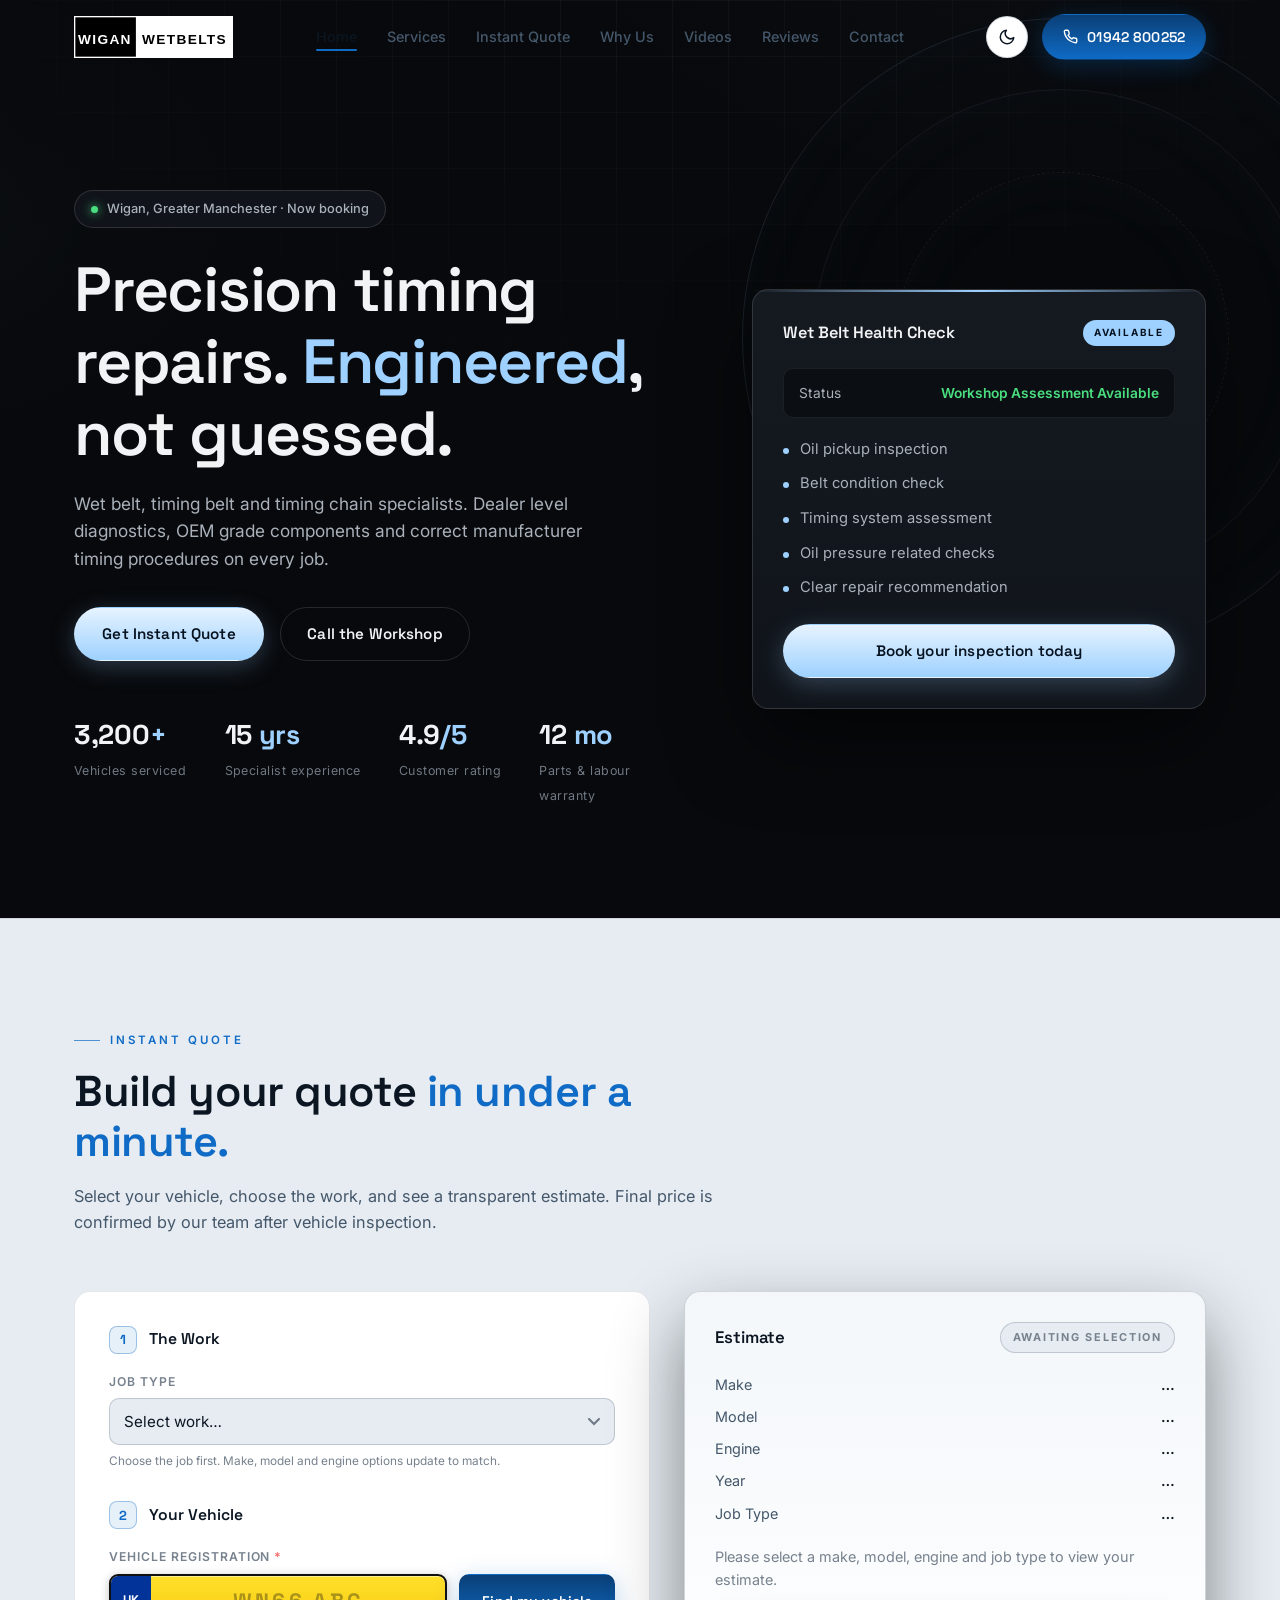
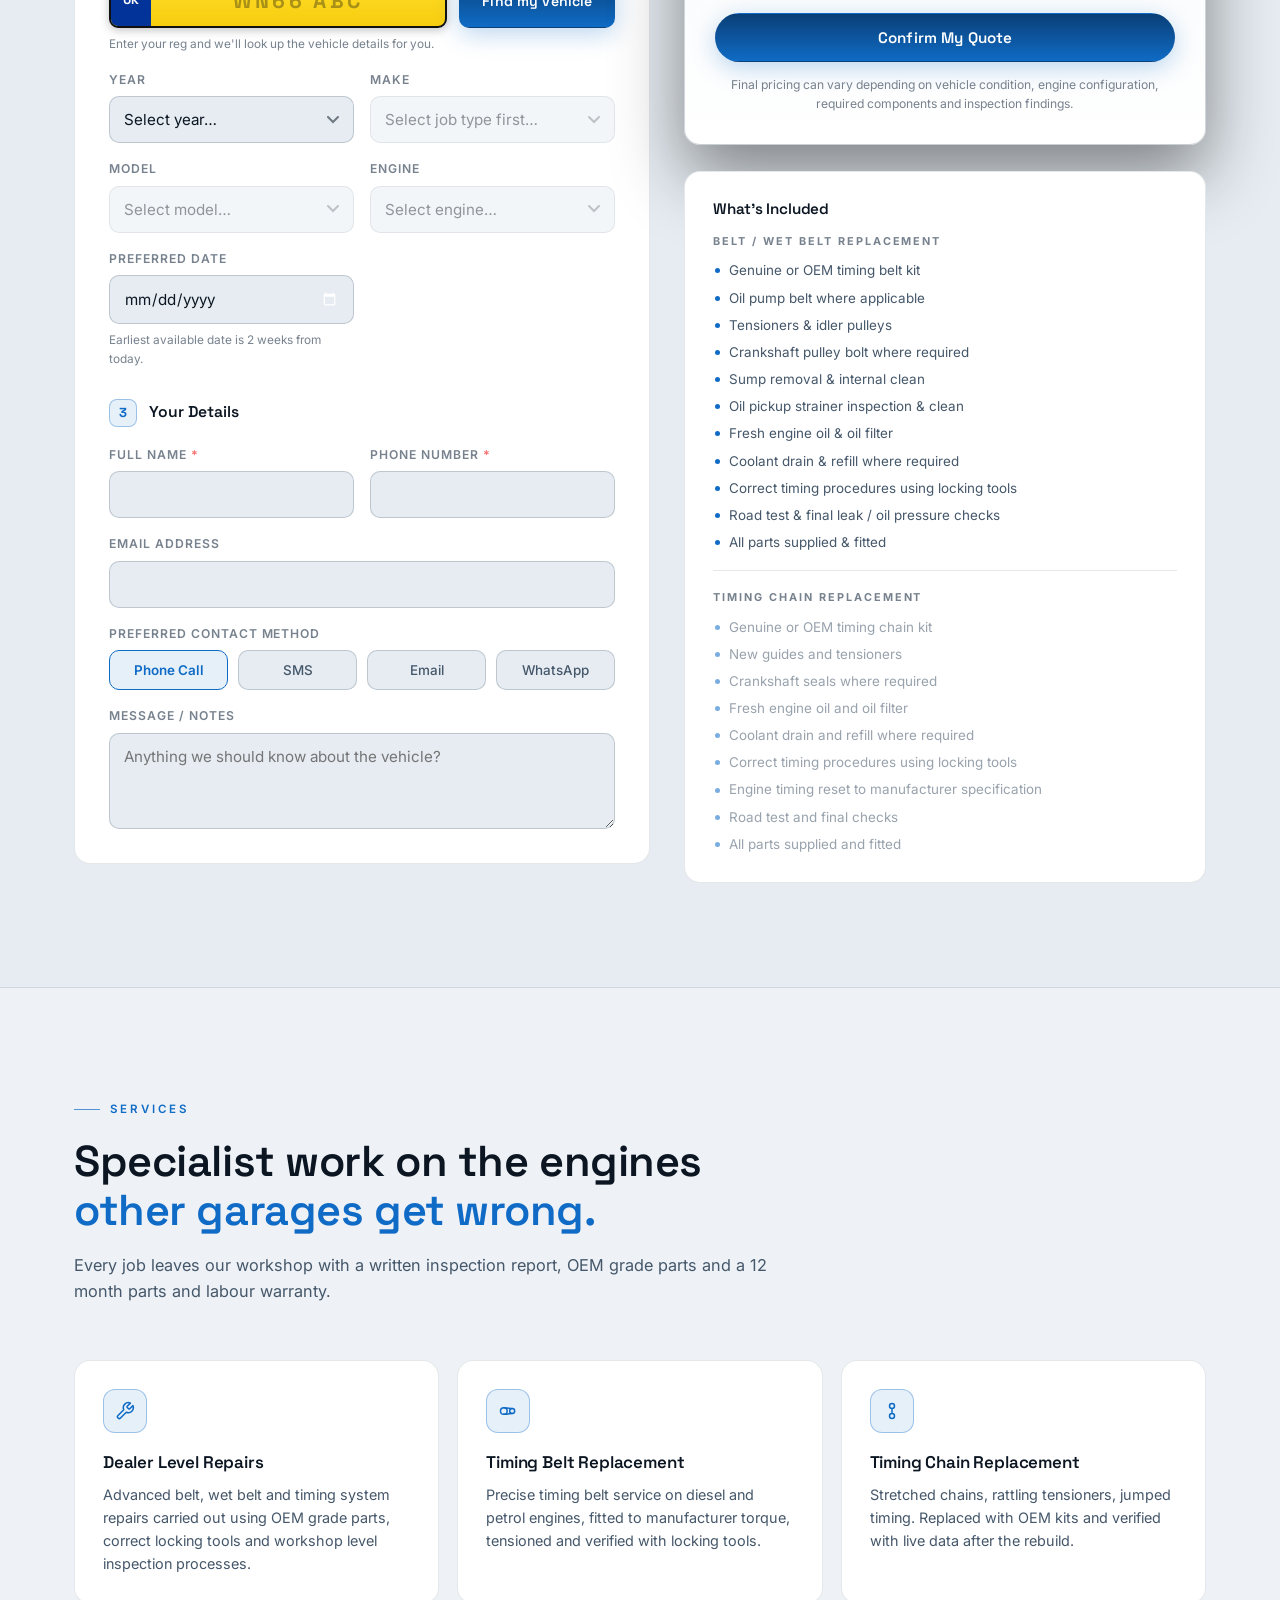
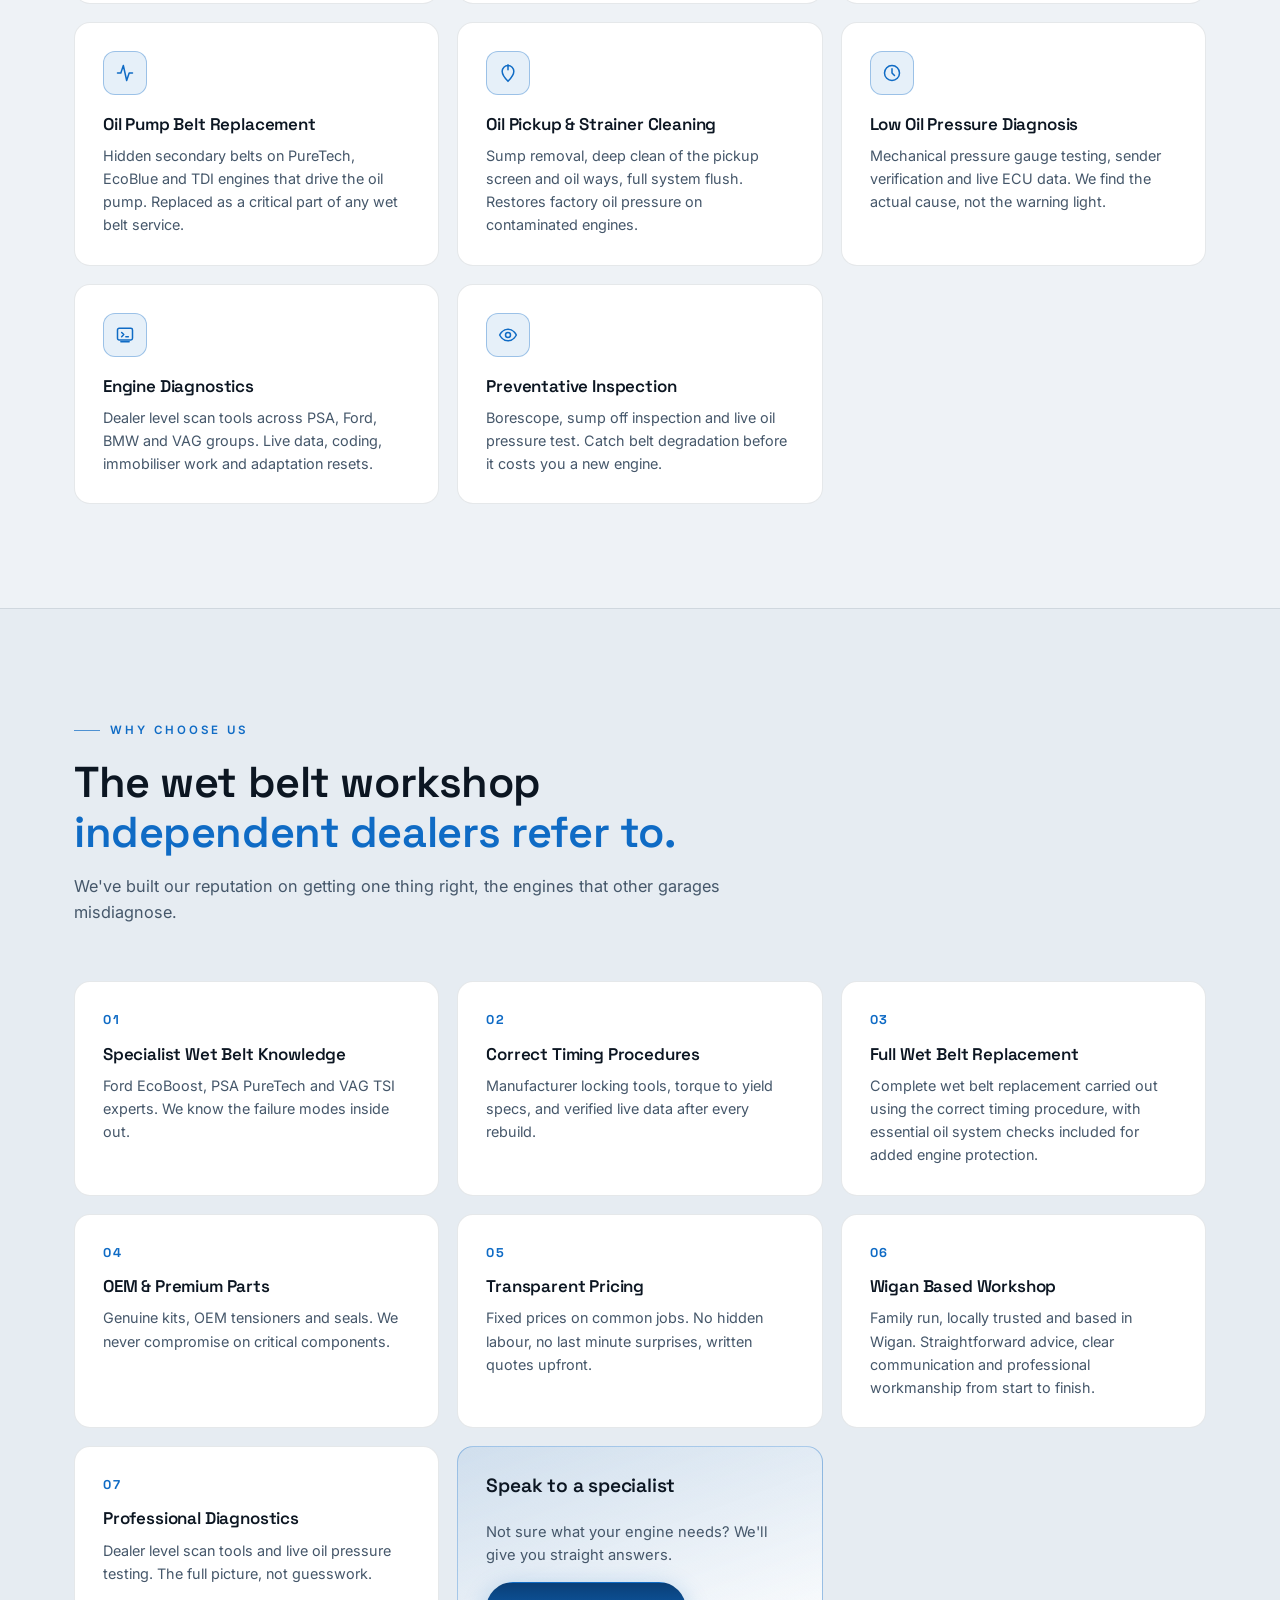
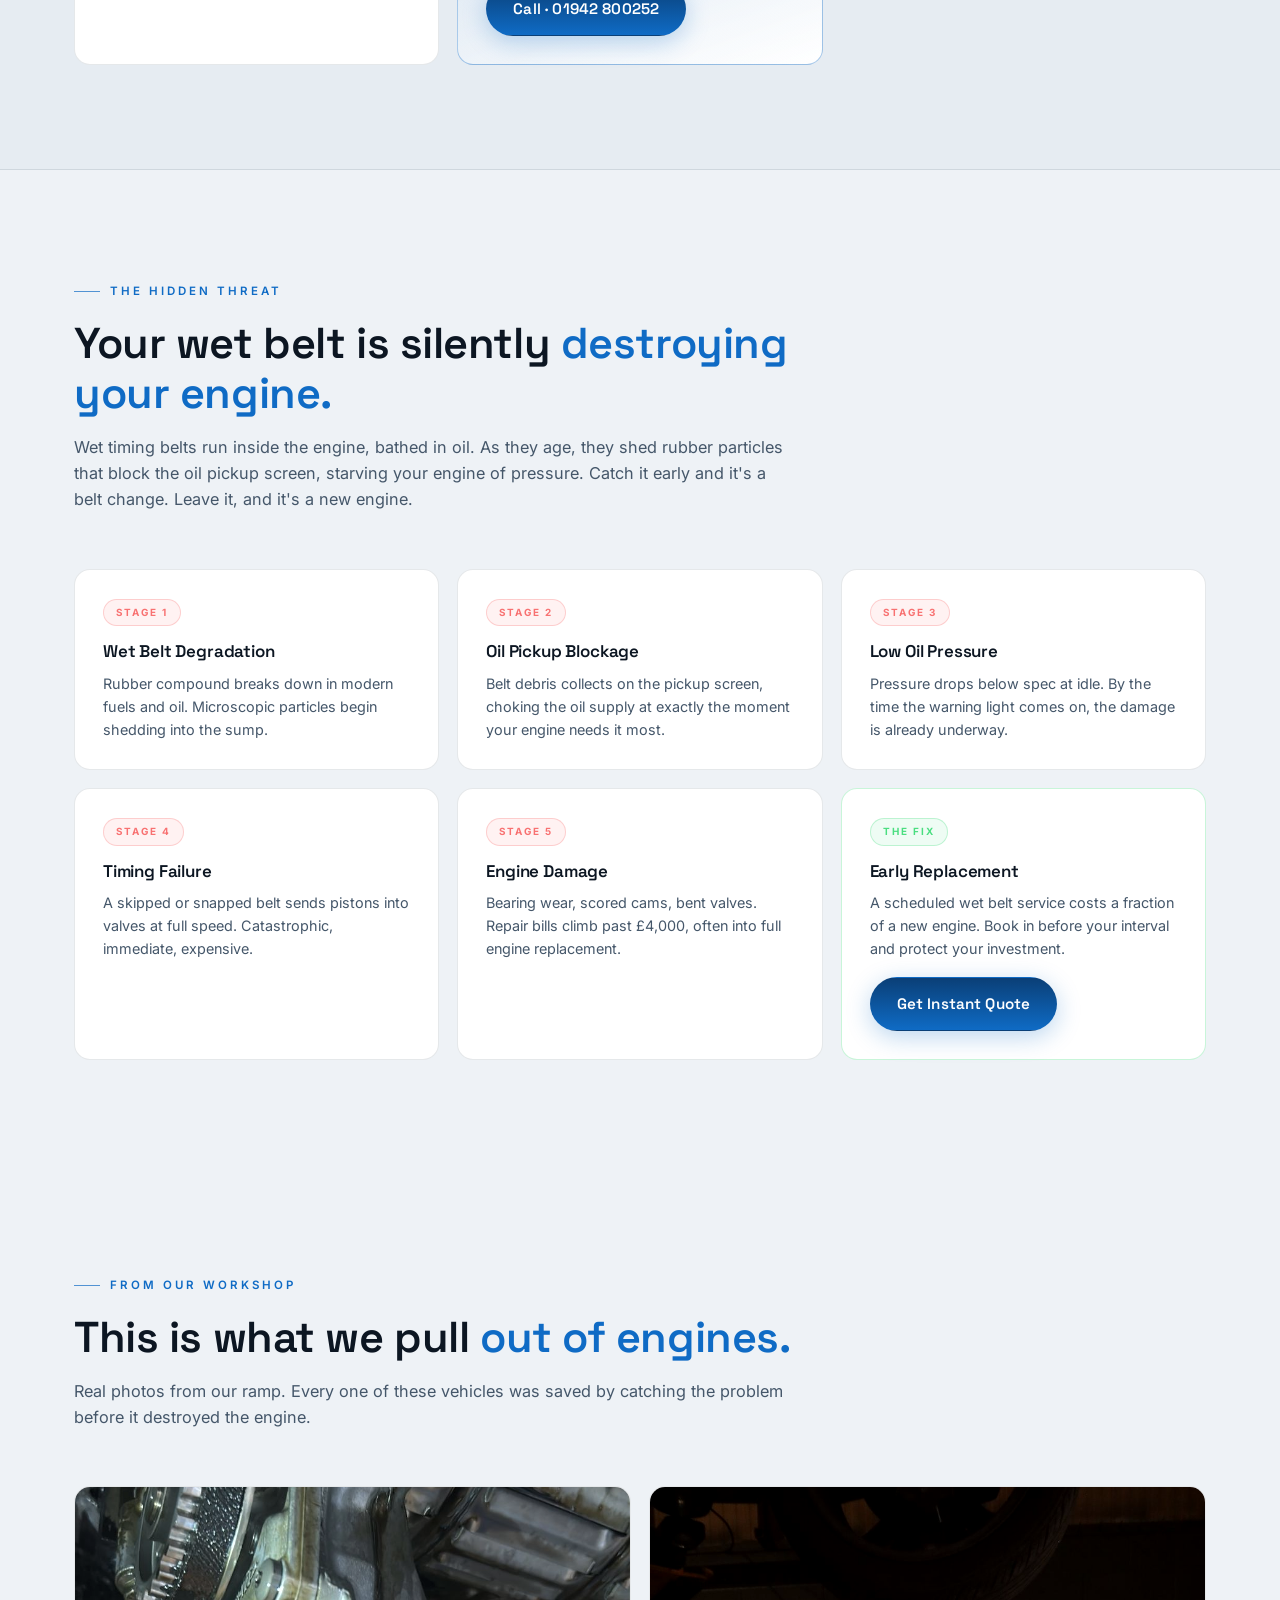
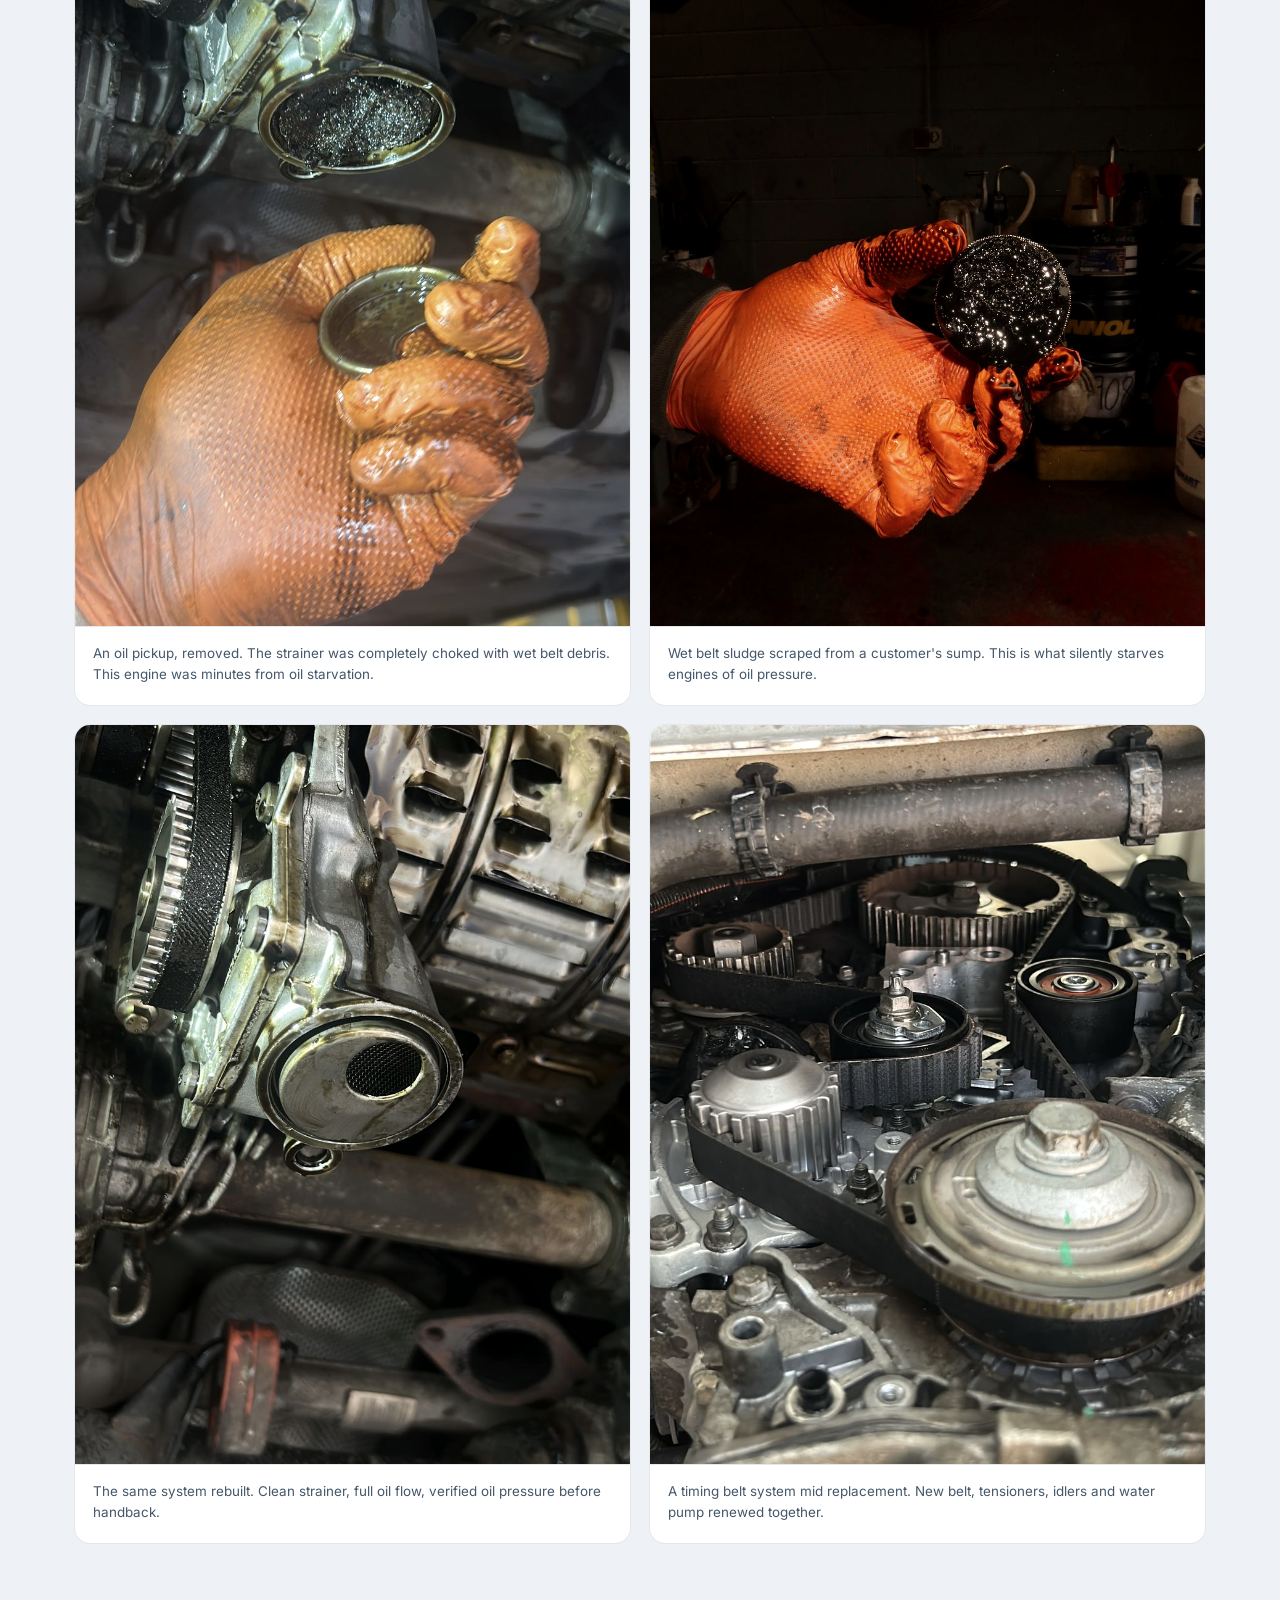
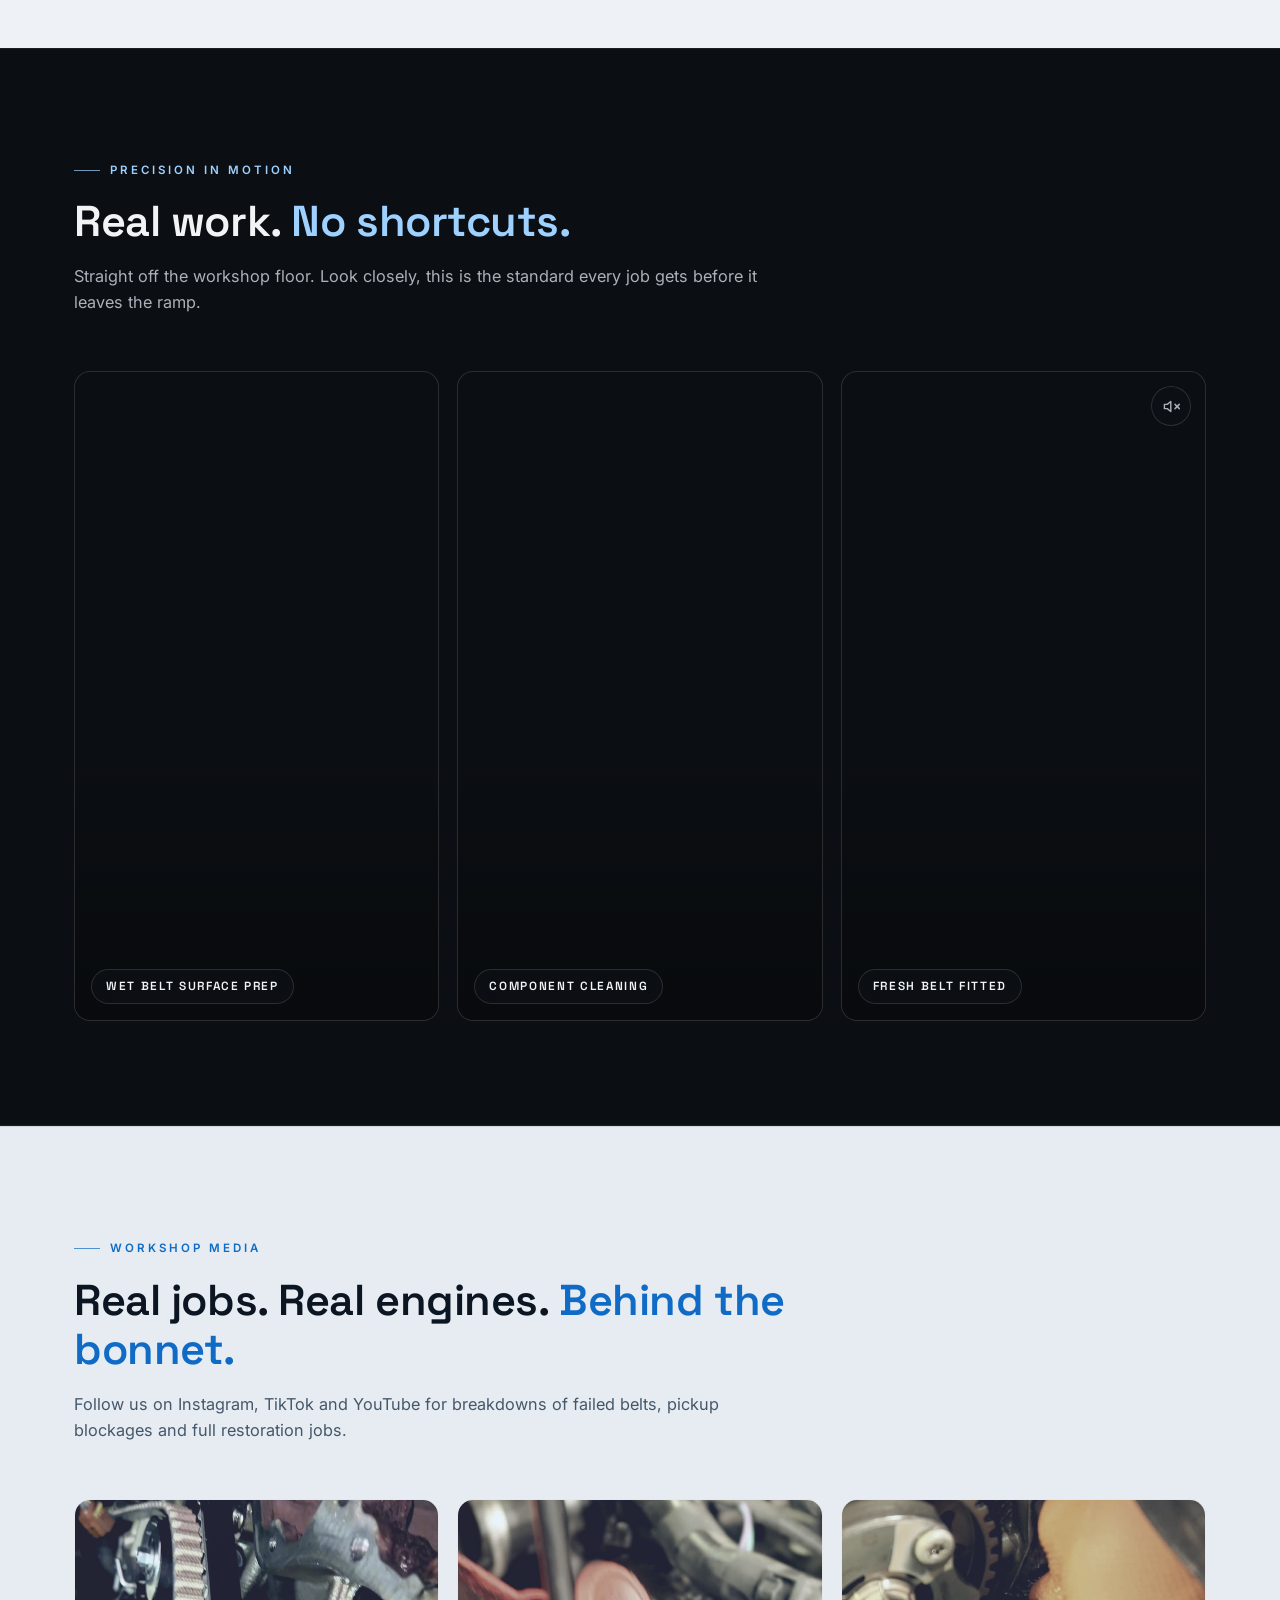
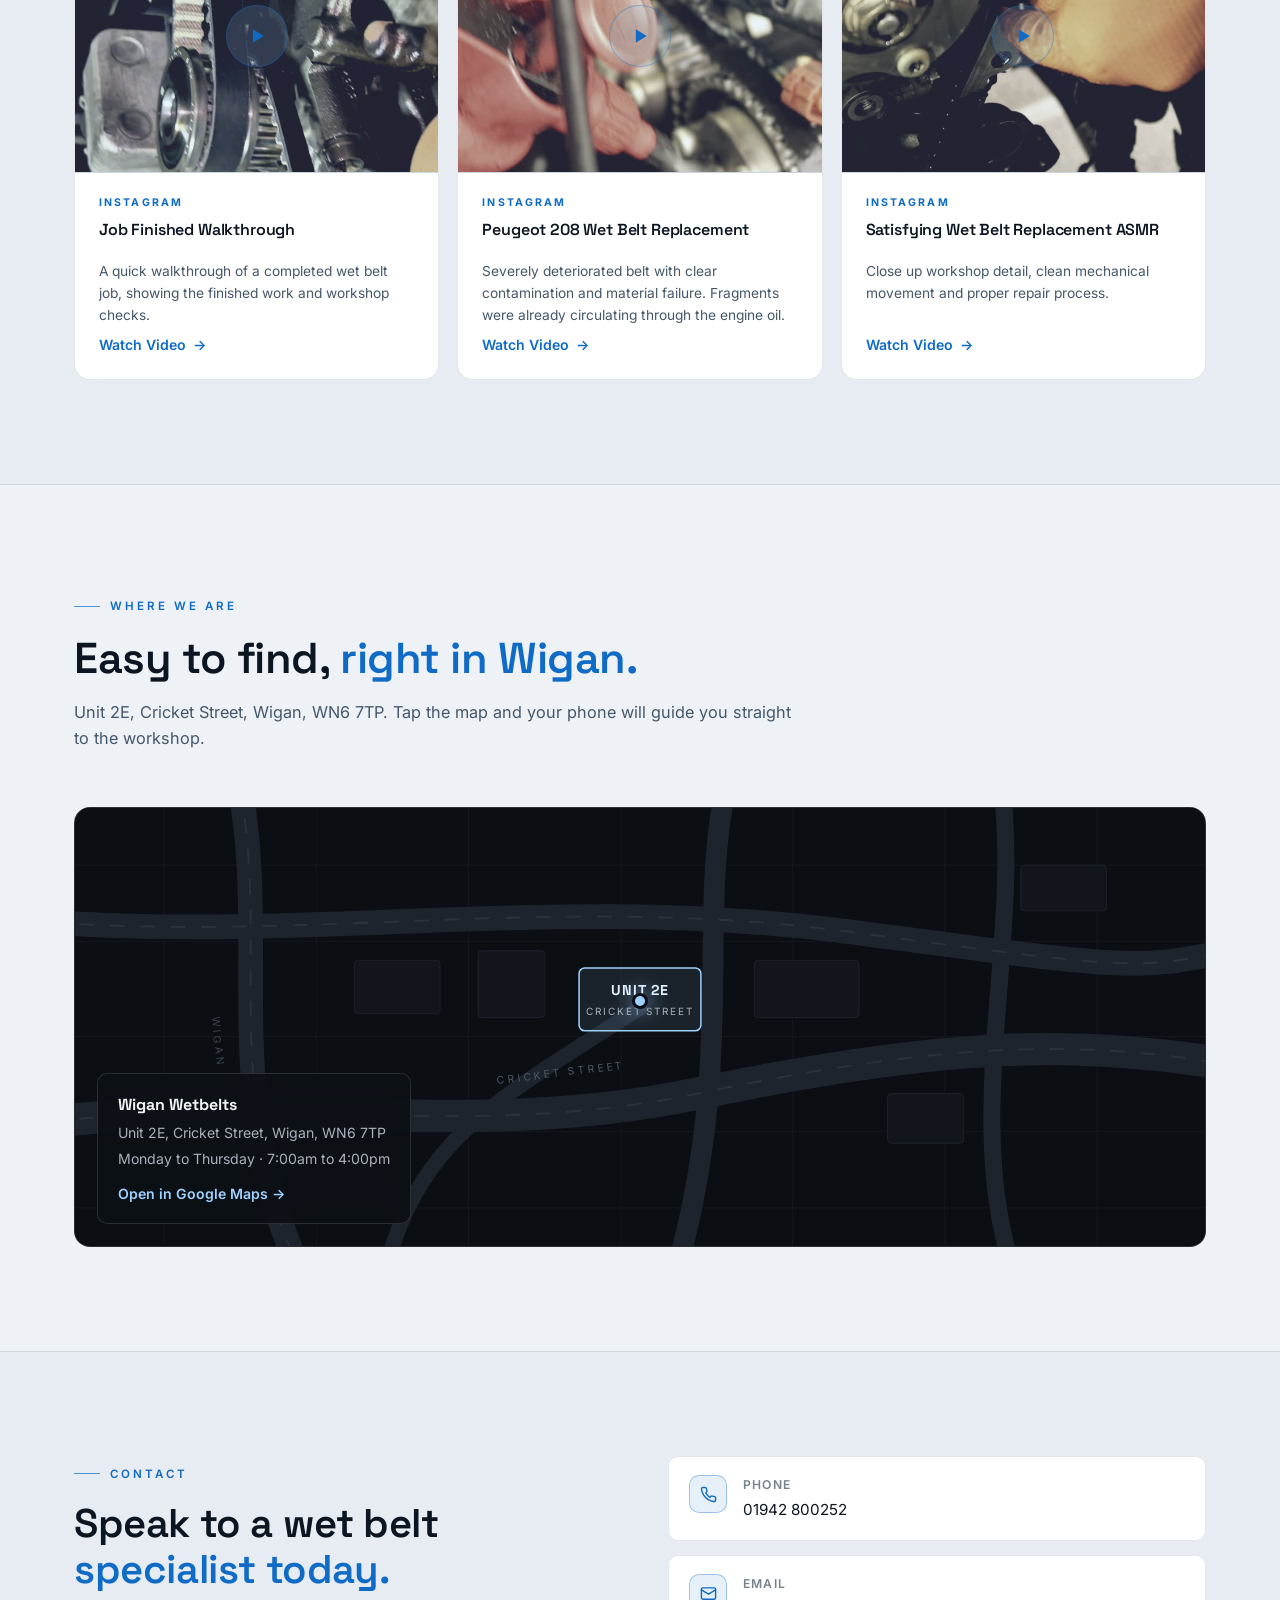
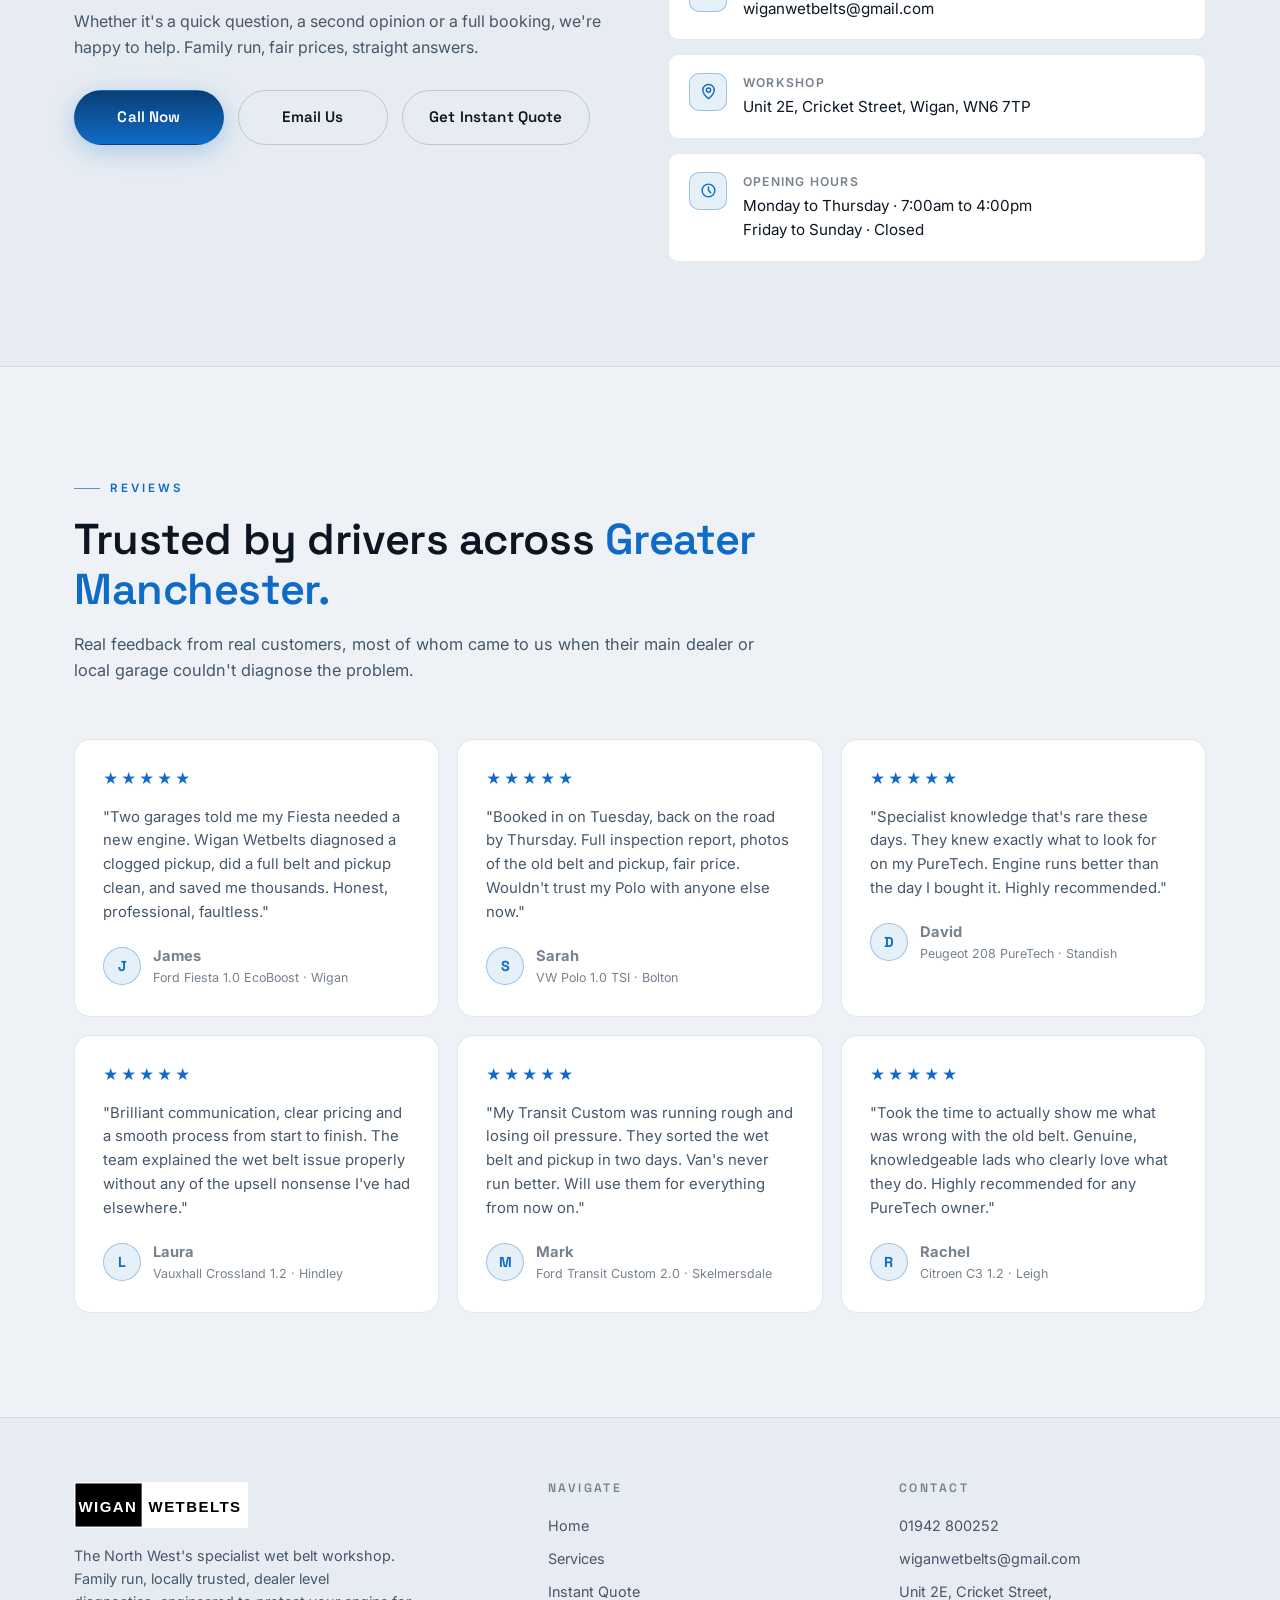
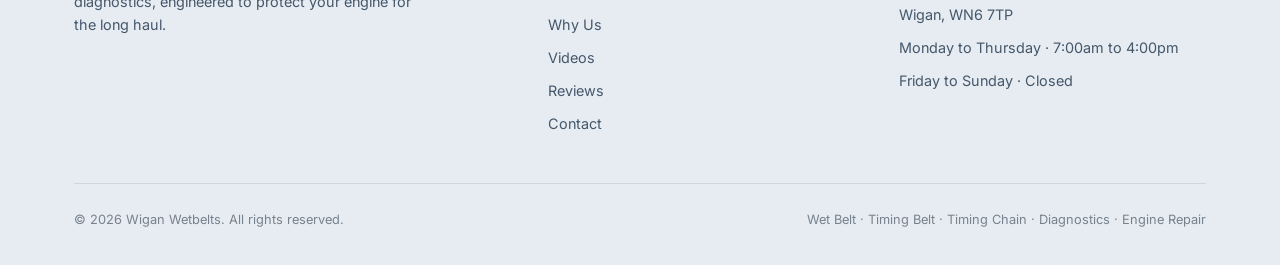
==== commit fcfbde40: "UK number plate reg input with automatic lookup on complete reg" ====
--- a/index.html
+++ b/index.html
@@ -8,20 +8,27 @@
 <title>Wigan Wetbelts | Wet Belt &amp; Timing Chain Specialists</title>
 
 <link rel="icon" type="image/x-icon" href="favicon.ico" />
+<link rel="icon" type="image/png" sizes="32x32" href="favicon-32.png" />
+<link rel="icon" type="image/png" sizes="16x16" href="favicon-16.png" />
 <link rel="apple-touch-icon" sizes="180x180" href="apple-touch-icon.png" />
-<link rel="icon" type="image/svg+xml" href="data:image/svg+xml,%3Csvg xmlns='http://www.w3.org/2000/svg' viewBox='0 0 32 32'%3E%3Crect width='32' height='32' rx='7' fill='%230a0b0d'/%3E%3Ccircle cx='11' cy='16' r='5.5' fill='none' stroke='%239ed1ff' stroke-width='2.4'/%3E%3Ccircle cx='22' cy='16' r='3.5' fill='none' stroke='%239ed1ff' stroke-width='2.4'/%3E%3C/svg%3E" />
+<link rel="manifest" href="site.webmanifest" />
 
 <meta property="og:title" content="Wigan Wetbelts | Wet Belt & Timing Chain Specialists" />
 <meta property="og:description" content="Wet belt and timing chain specialists in Wigan. Dealer level repairs, diagnostics and OEM quality timing system replacement for Ford EcoBoost, PureTech, BMW, Volkswagen, Land Rover and more." />
 <meta property="og:type" content="website" />
-<meta name="twitter:card" content="summary" />
+<meta property="og:url" content="https://wiganwetbelts.co.uk/" />
+<meta property="og:image" content="https://wiganwetbelts.co.uk/images/og-card.jpg" />
+<meta property="og:image:width" content="1200" />
+<meta property="og:image:height" content="630" />
+<meta name="twitter:card" content="summary_large_image" />
+<meta name="twitter:image" content="https://wiganwetbelts.co.uk/images/og-card.jpg" />
 <meta name="twitter:title" content="Wigan Wetbelts | Wet Belt & Timing Chain Specialists" />
 <meta name="twitter:description" content="Wet belt and timing chain specialists in Wigan. Dealer level repairs, diagnostics and OEM quality timing system replacement." />
 
 <link rel="preconnect" href="https://fonts.googleapis.com">
 <link rel="preconnect" href="https://fonts.gstatic.com" crossorigin>
 <link href="https://fonts.googleapis.com/css2?family=Space+Grotesk:wght@500;600;700&family=Inter:wght@400;500;600&display=swap" rel="stylesheet">
-<link rel="stylesheet" href="styles.css?v=5">
+<link rel="stylesheet" href="styles.css?v=6">
 <script>(function(){try{var t=localStorage.getItem('wwb.theme');if(!t&&window.matchMedia&&matchMedia('(prefers-color-scheme: light)').matches)t='light';if(t==='light')document.documentElement.setAttribute('data-theme','light');}catch(e){}})();</script>
 
 <script type="application/ld+json">
@@ -180,7 +187,10 @@
             <div class="q-field full">
               <label for="qReg">Vehicle Registration <b>*</b></label>
               <div class="reg-row">
-                <input id="qReg" type="text" autocomplete="off" placeholder="e.g. WN66 ABC" maxlength="10">
+                <div class="reg-plate">
+                  <span class="reg-band" aria-hidden="true">UK</span>
+                  <input id="qReg" type="text" autocomplete="off" placeholder="WN66 ABC" maxlength="10" aria-label="Vehicle registration">
+                </div>
                 <button type="button" class="btn btn-primary reg-find" id="qRegFind">Find my vehicle</button>
               </div>
               <small id="qRegStatus">Enter your reg and we'll look up the vehicle details for you.</small>
@@ -736,7 +746,7 @@
 window.REG_LOOKUP_ENDPOINT = 'https://www.voodoofiles.co.uk/api/wwb-reg-lookup';
 </script>
 <script src="data.js?v=3"></script>
-<script src="app.js?v=3"></script>
+<script src="app.js?v=4"></script>
 <script src="game.js?v=3"></script>
 </body>
 </html>
--- a/styles.css
+++ b/styles.css
@@ -232,7 +232,27 @@
 .q-field select:disabled{ opacity:.45; cursor:not-allowed; }
 .q-field textarea{ min-height:96px; resize:vertical; }
 .q-field input[type="date"]{ color-scheme:dark; }
-#qReg{ text-transform:uppercase; font-family:var(--font-d); letter-spacing:.12em; font-weight:600; }
+/* UK number plate styled reg input. Deliberately identical in light and dark mode. */
+.reg-plate{
+  flex:1 1 auto; min-width:0; display:flex; align-items:stretch;
+  background:linear-gradient(180deg, #ffdf2b, #f7cd0e);
+  border:2px solid #101010; border-radius:9px; overflow:hidden;
+  box-shadow:inset 0 1px 0 rgba(255,255,255,.5), 0 2px 10px rgba(0,0,0,.25);
+}
+.reg-band{
+  flex:0 0 auto; width:40px; display:flex; align-items:center; justify-content:center;
+  background:#013399; color:#ffffff;
+  font-family:var(--font-d); font-weight:700; font-size:.78rem; letter-spacing:.04em;
+}
+.reg-plate:focus-within{ outline:none; box-shadow:0 0 0 3px var(--accent-line), inset 0 1px 0 rgba(255,255,255,.5); }
+#qReg{
+  flex:1 1 auto; min-width:0; border:none; background:transparent; border-radius:0;
+  color:#101010; text-align:center; outline:none;
+  text-transform:uppercase; font-family:var(--font-d); font-weight:700;
+  font-size:1.3rem; letter-spacing:.16em; padding:12px 8px;
+}
+#qReg::placeholder{ color:rgba(16,16,16,.35); letter-spacing:.16em; }
+#qReg:focus{ box-shadow:none; border:none; }
 
 .reg-row{ display:flex; gap:12px; align-items:stretch; }
 .reg-row input{ flex:1 1 auto; min-width:0; }
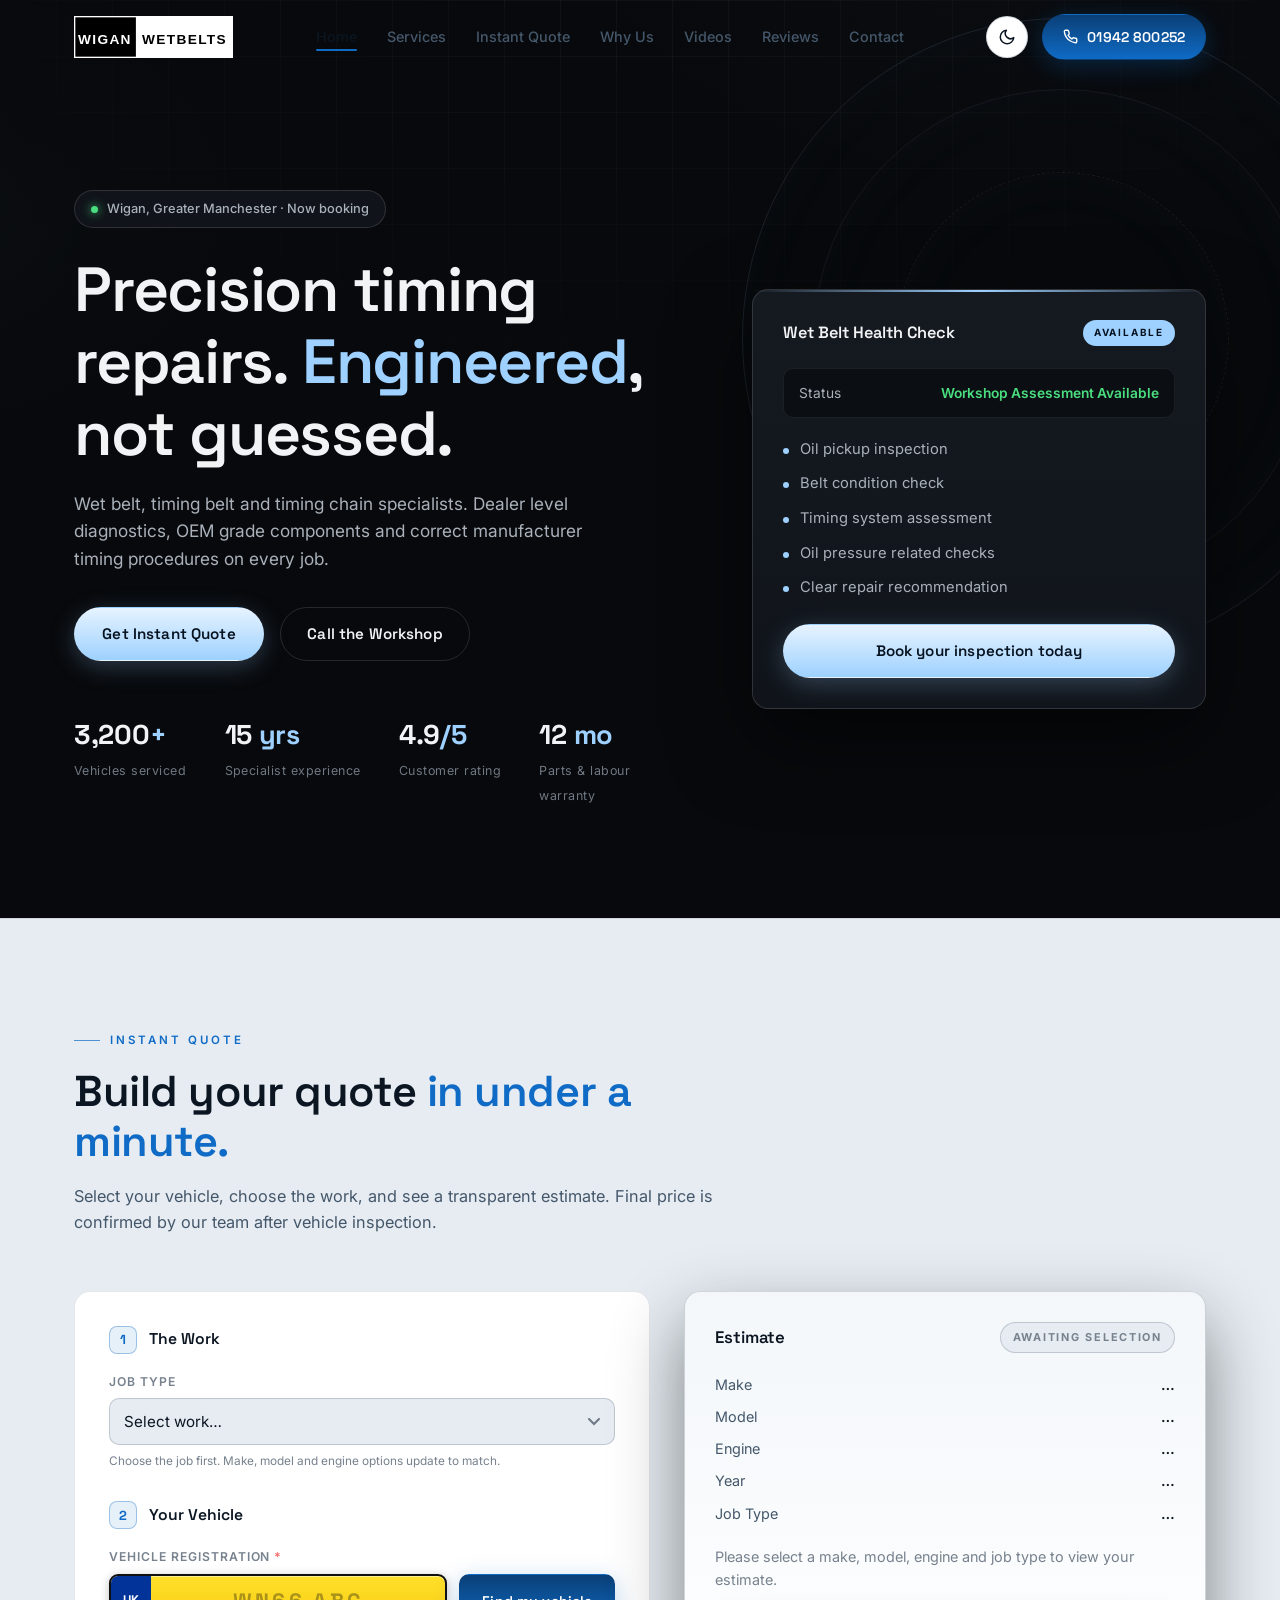
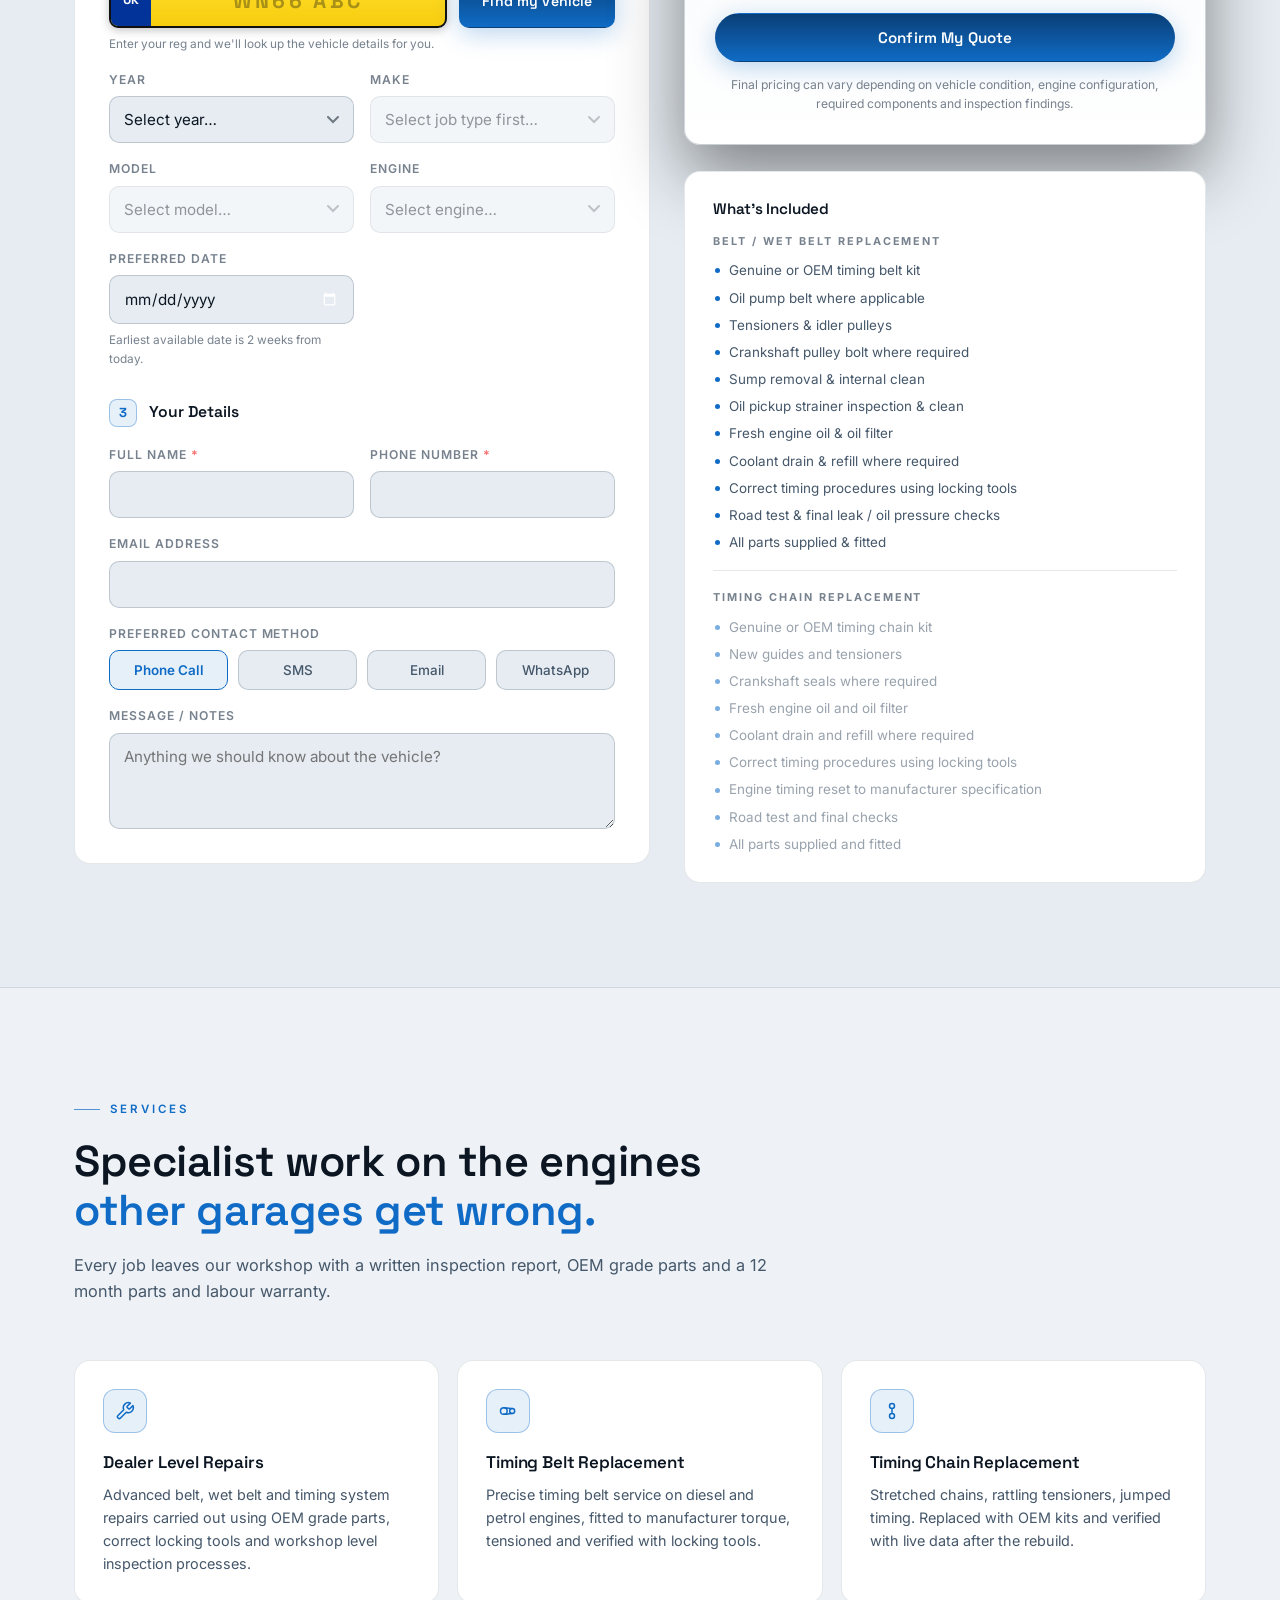
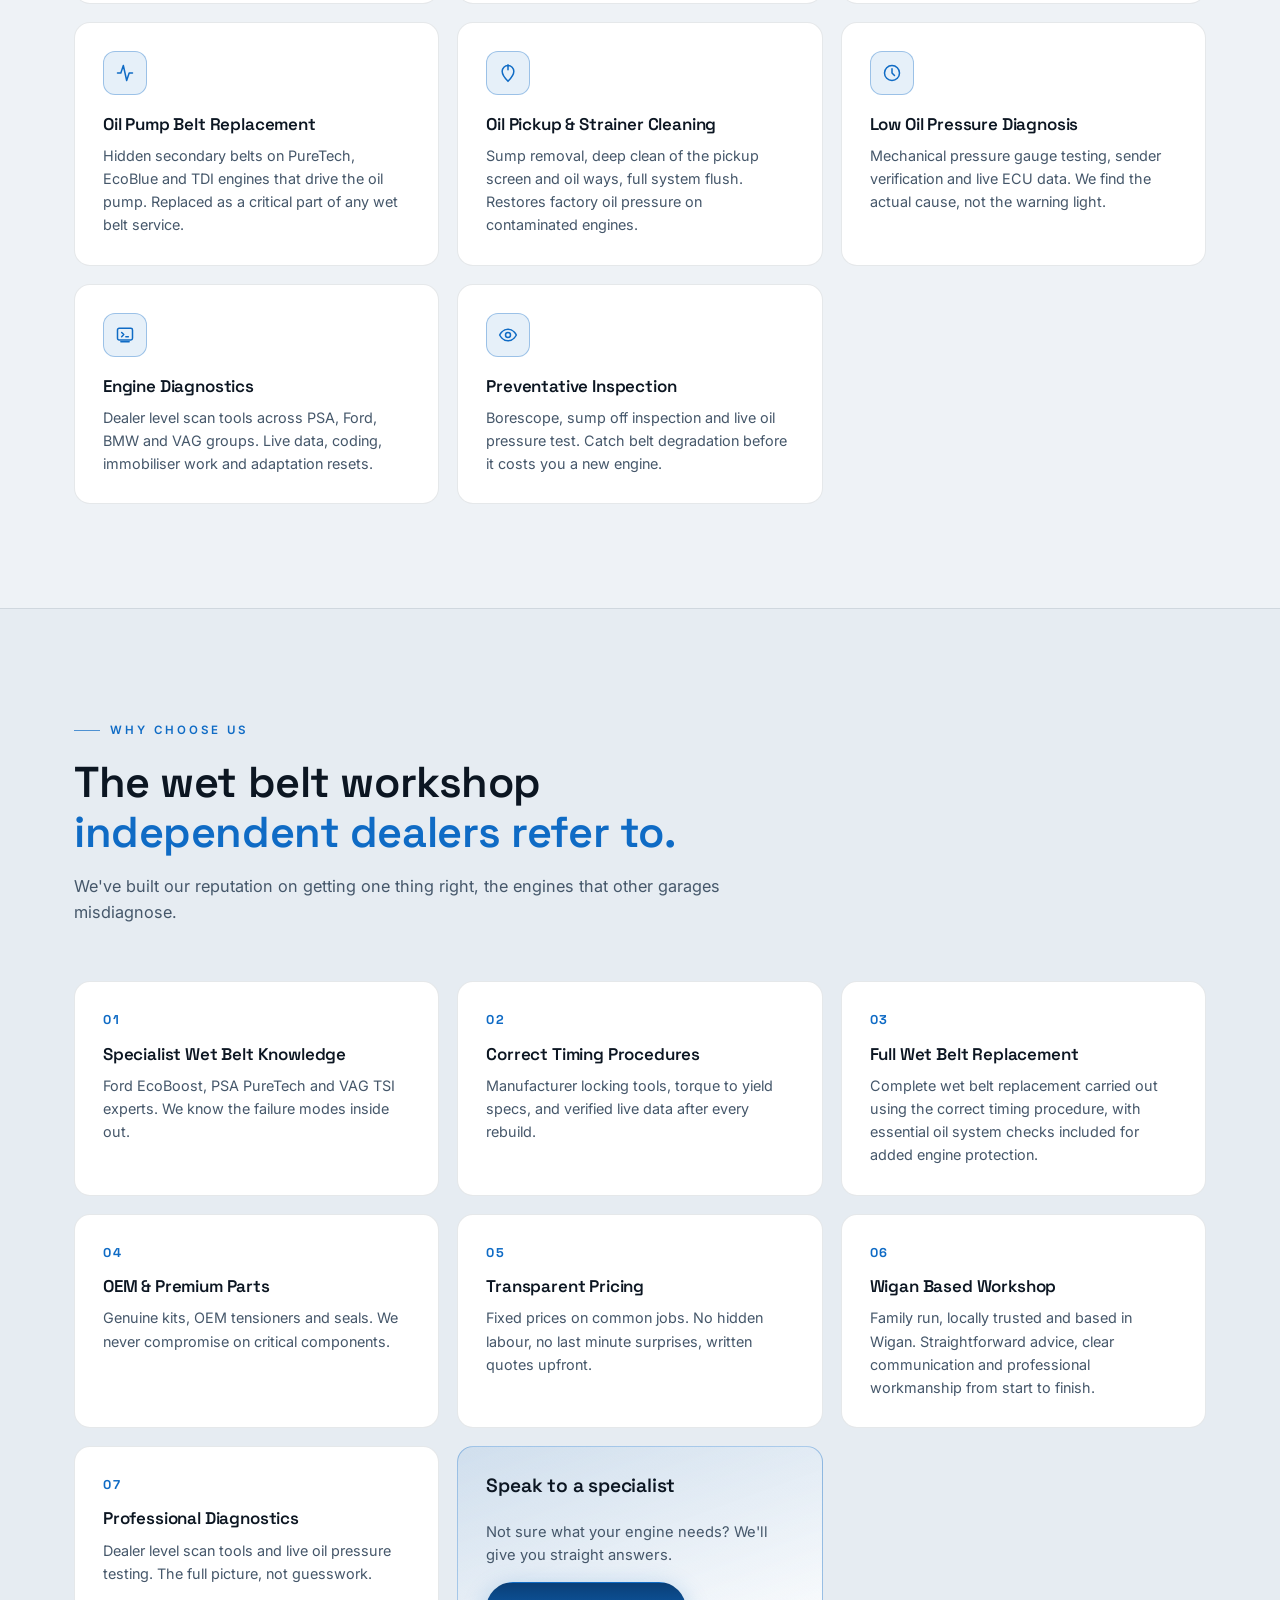
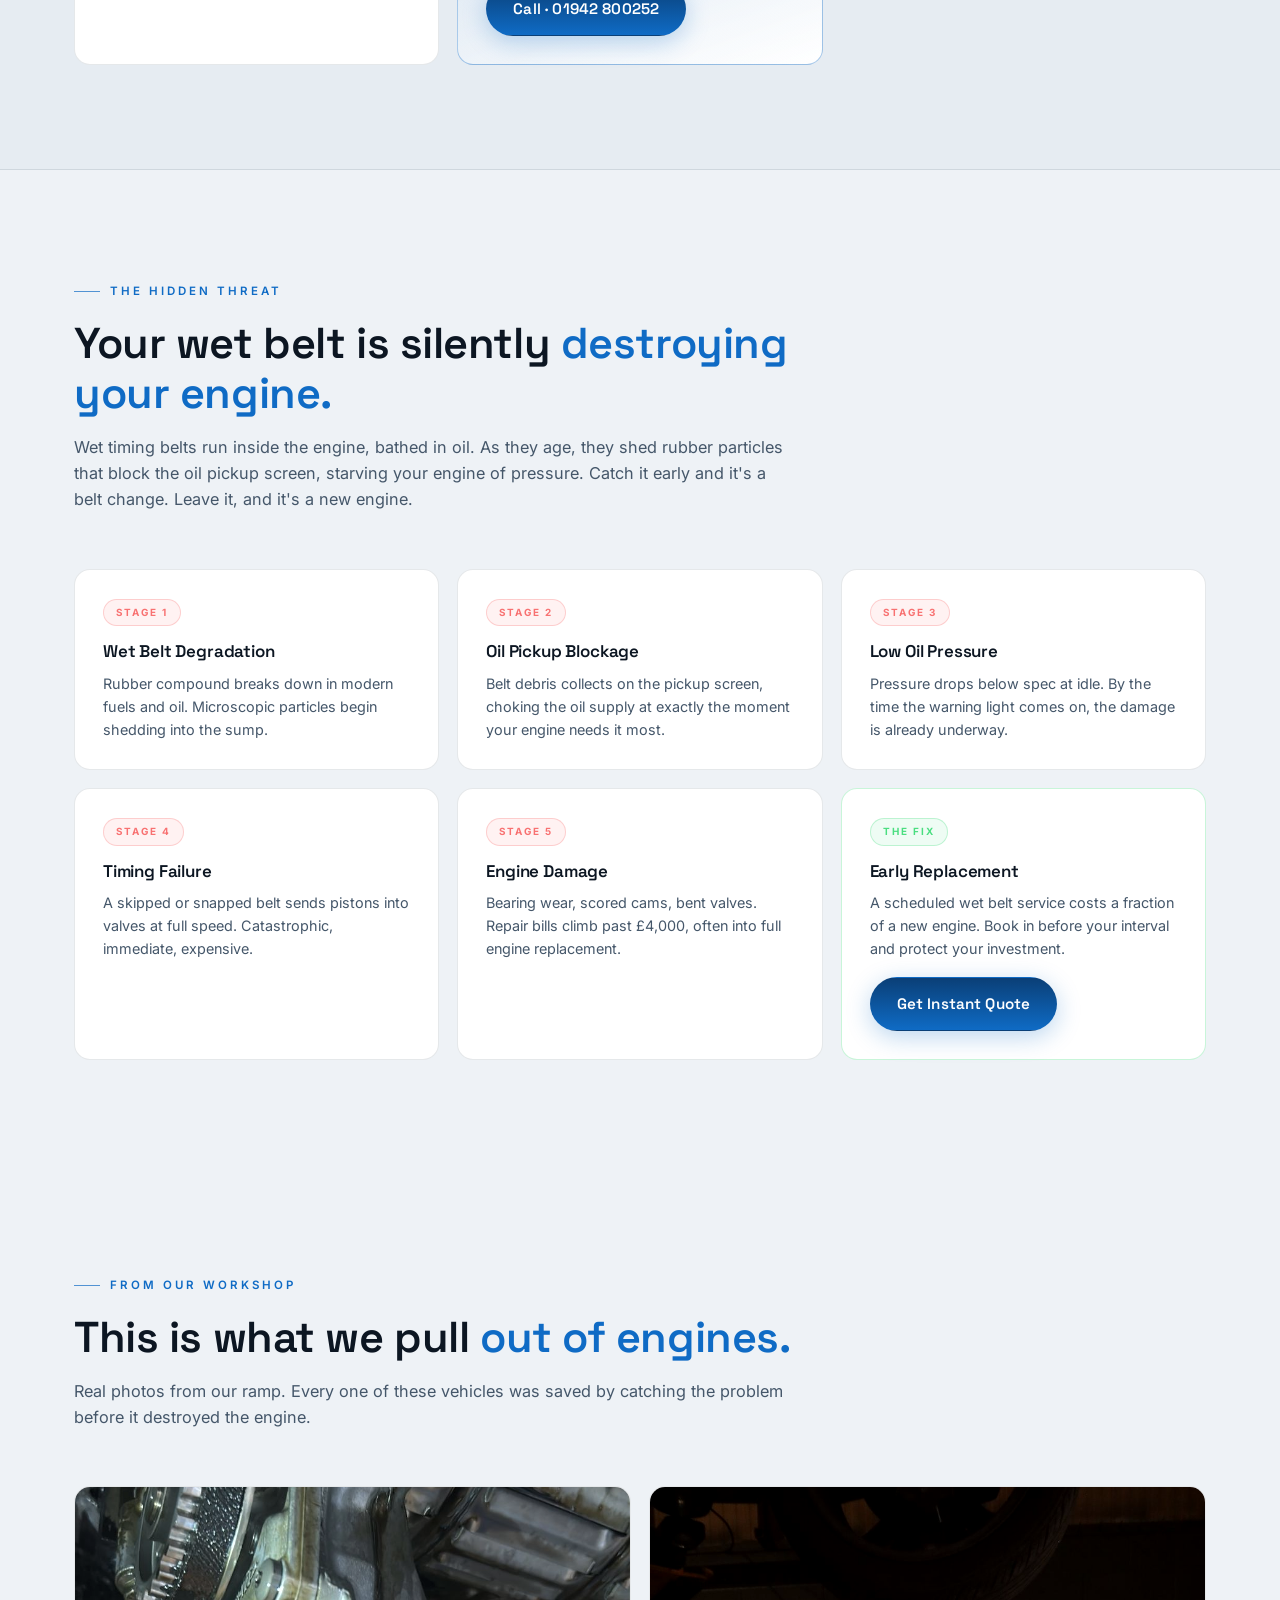
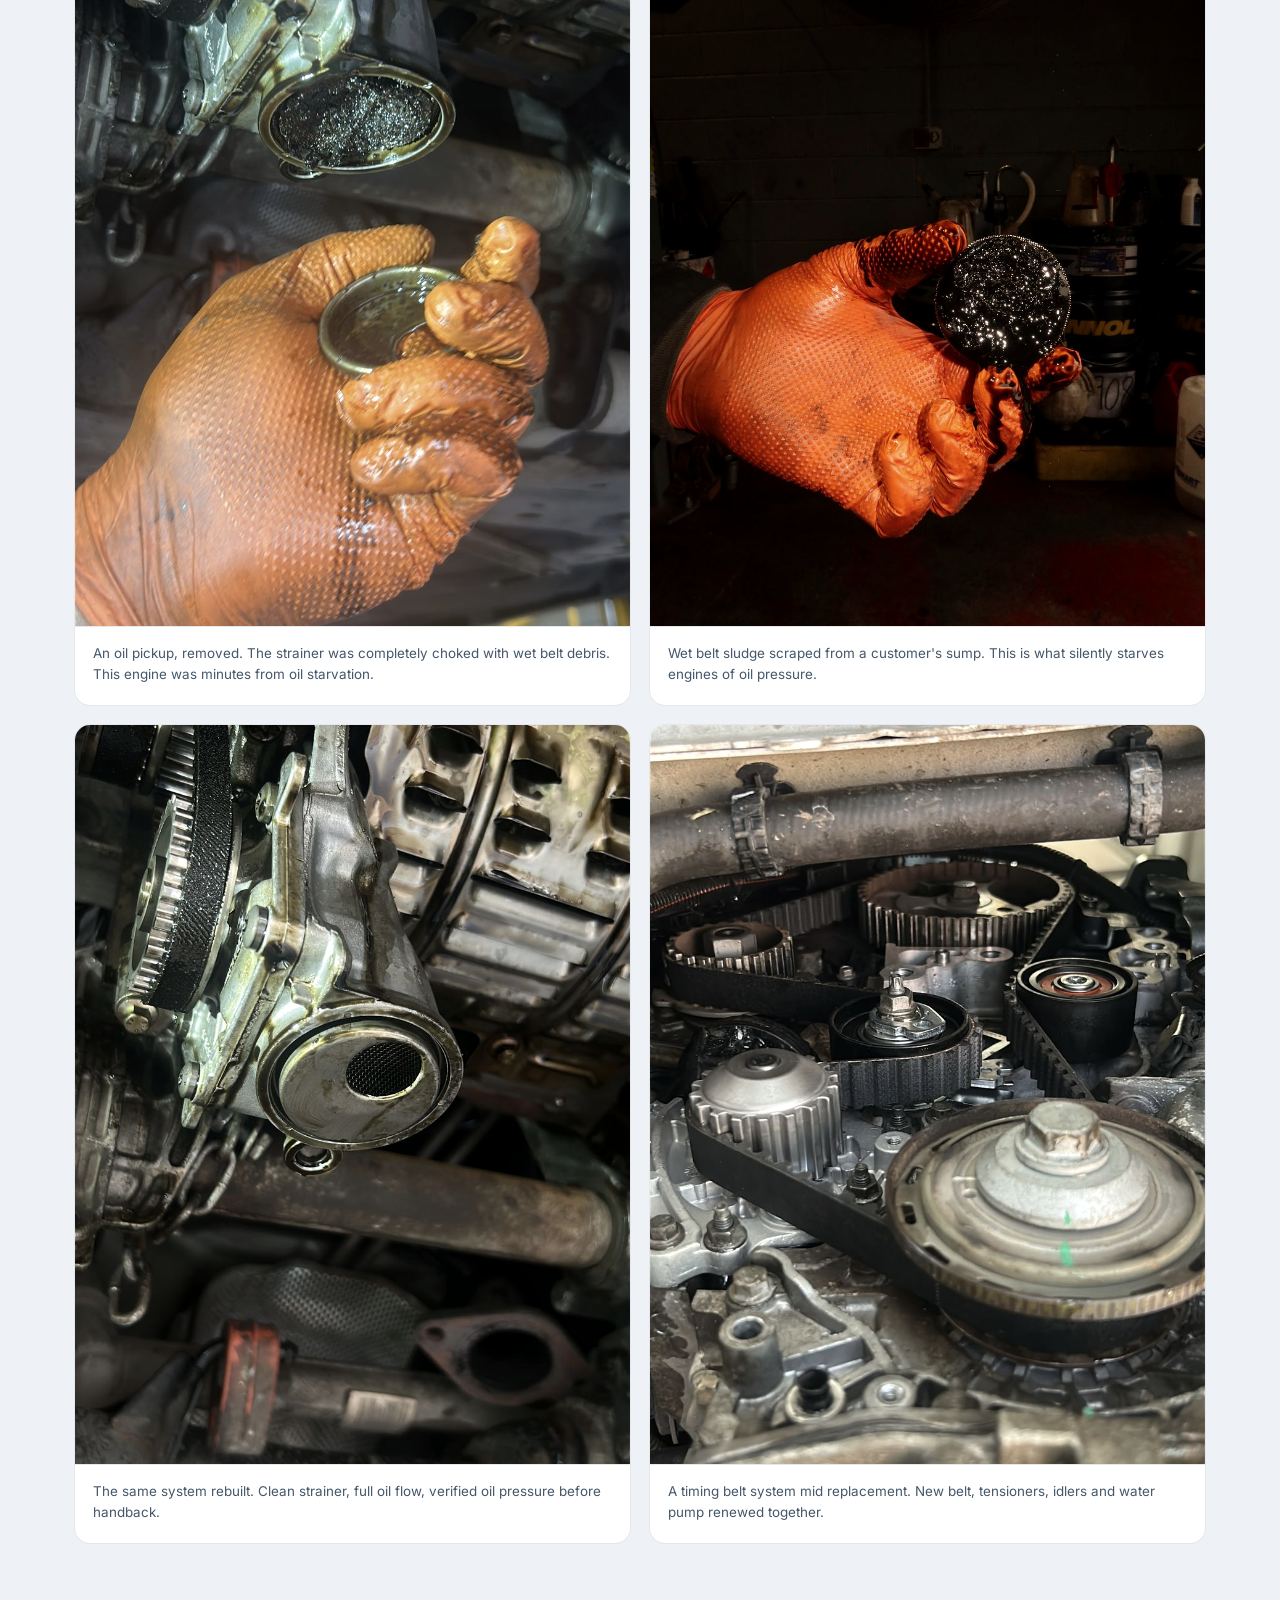
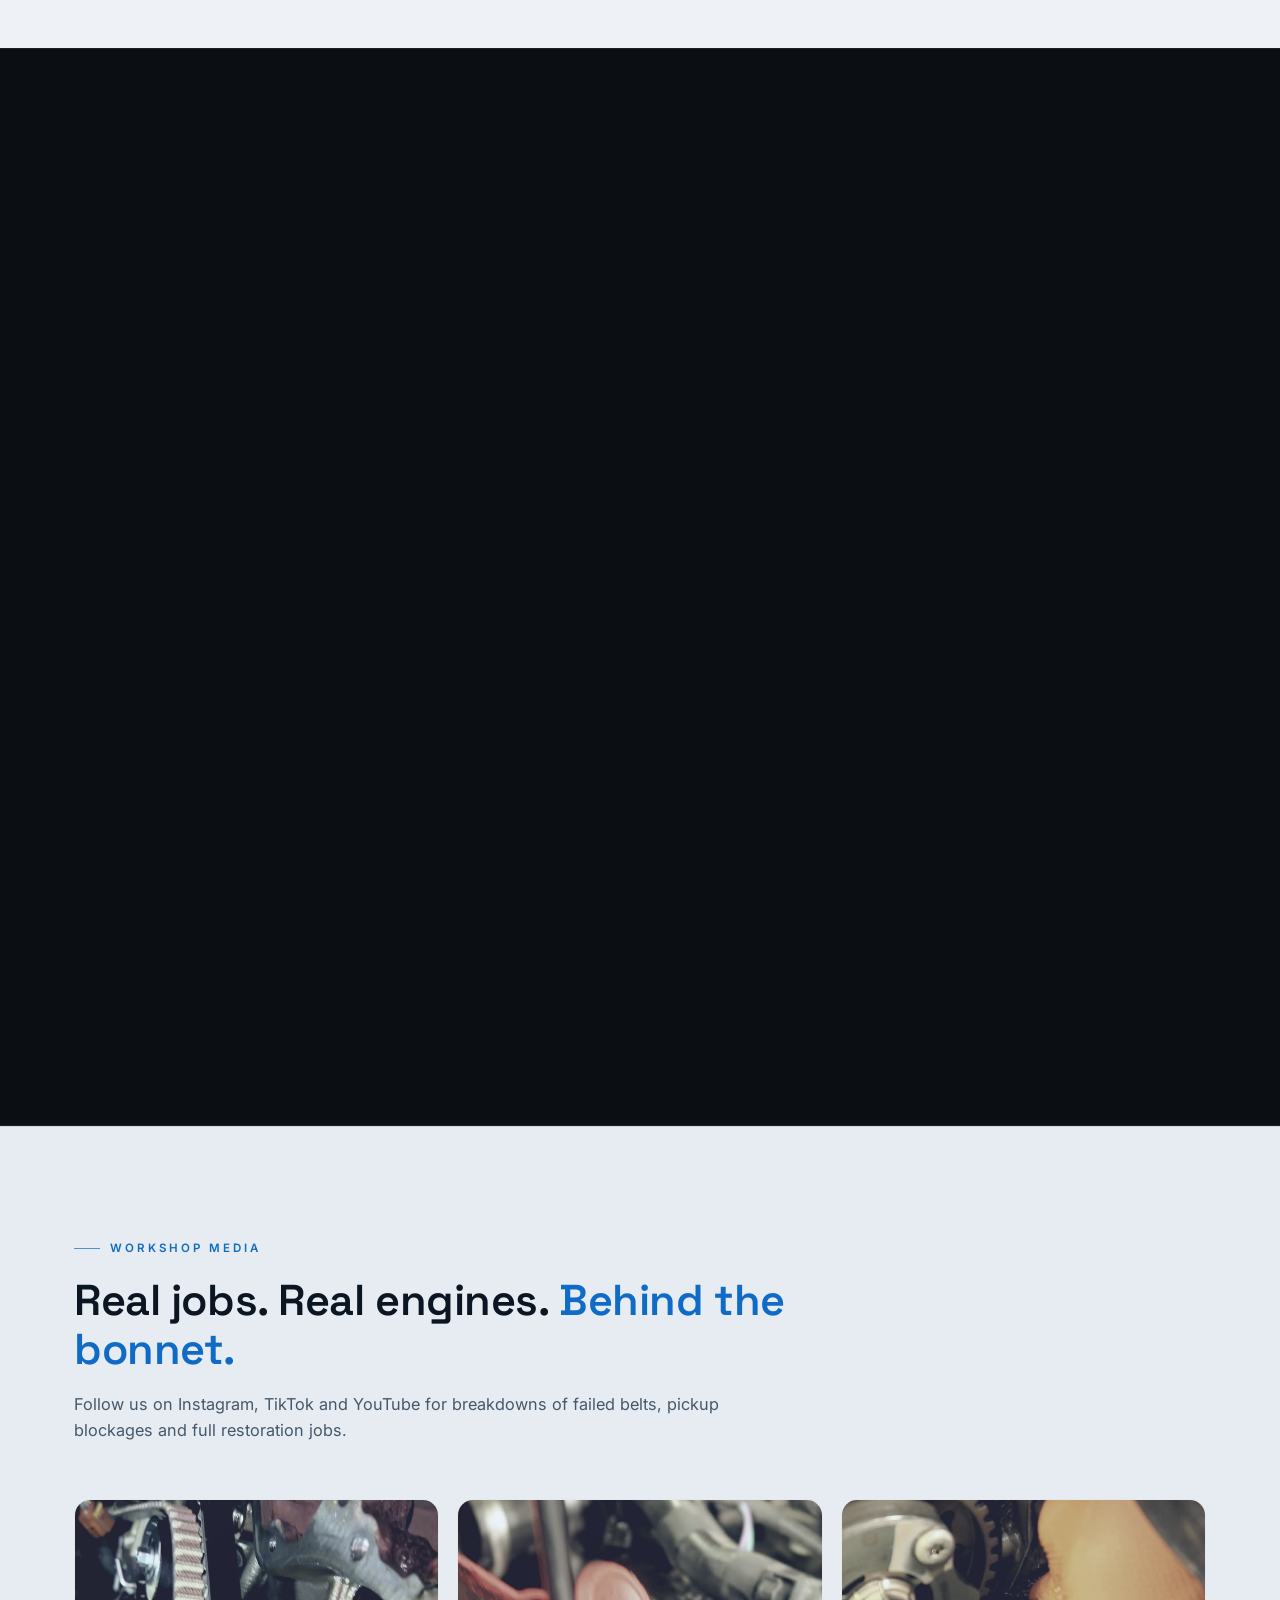
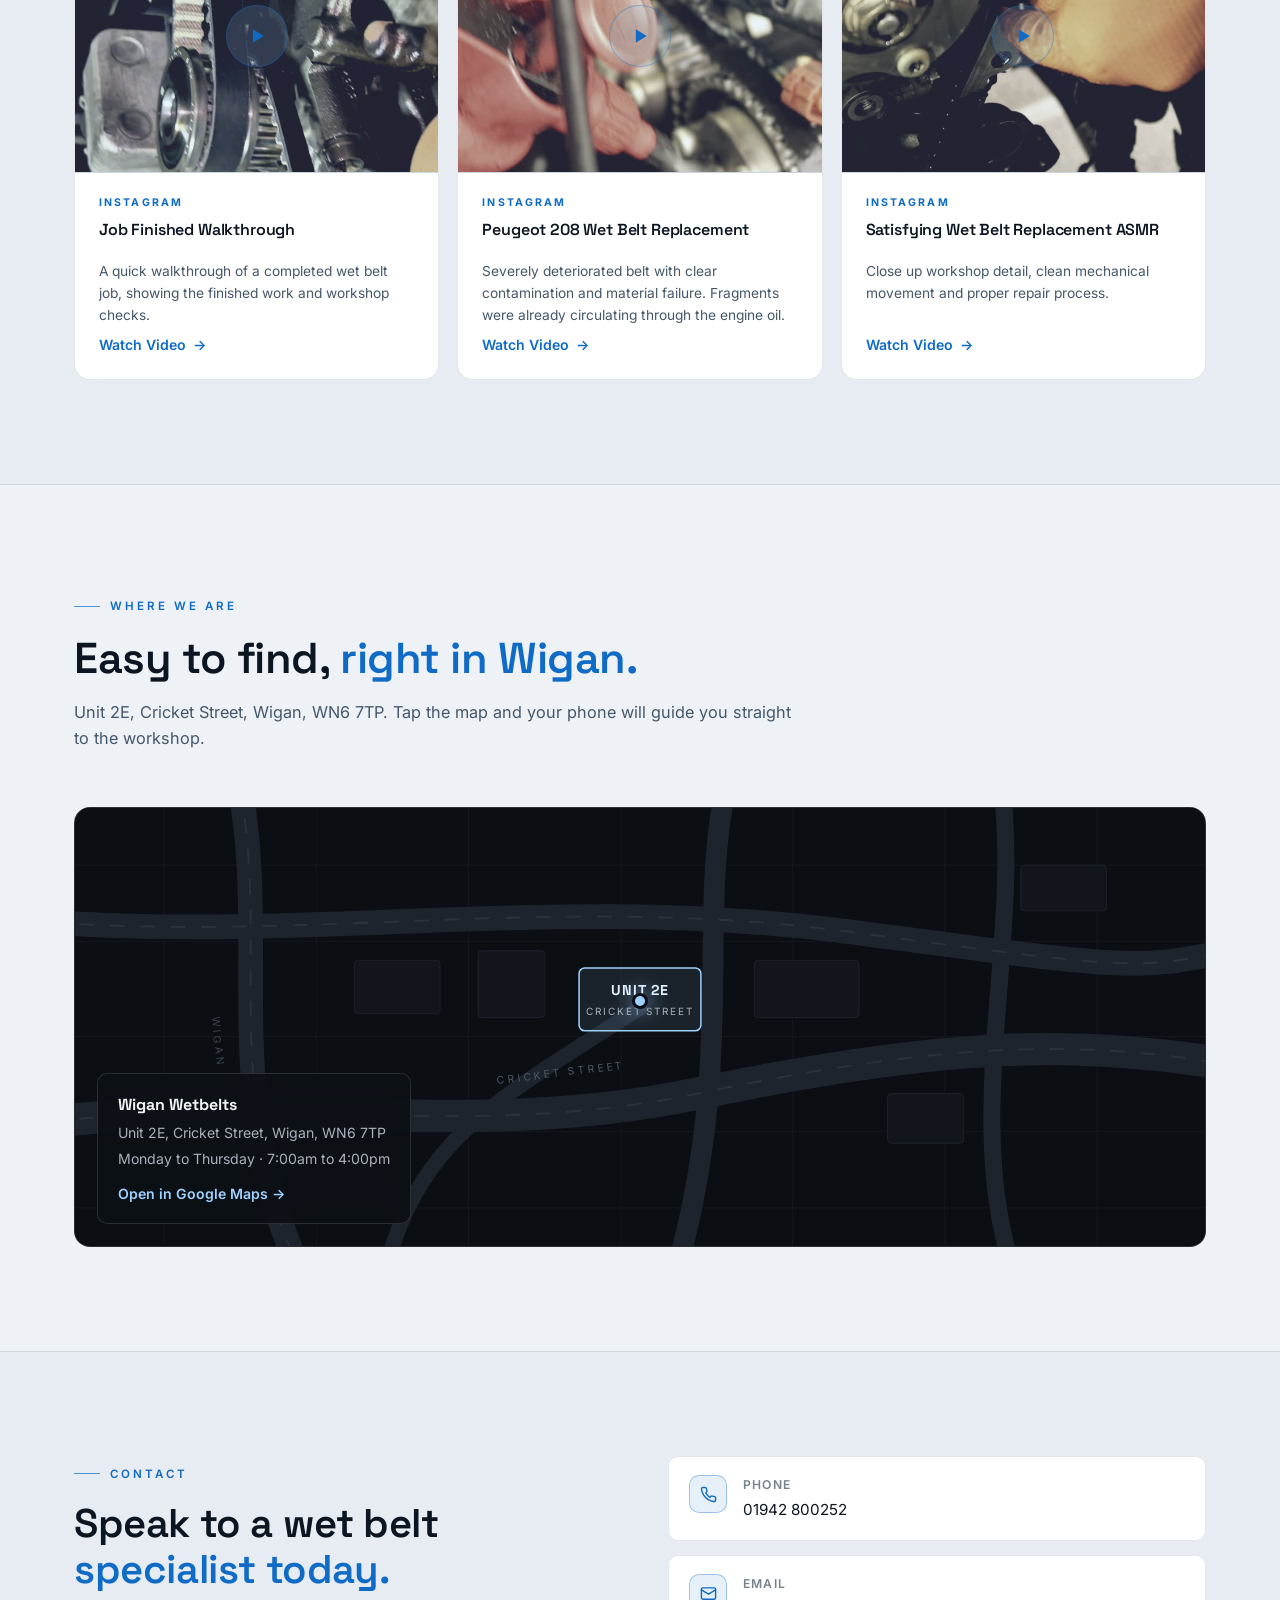
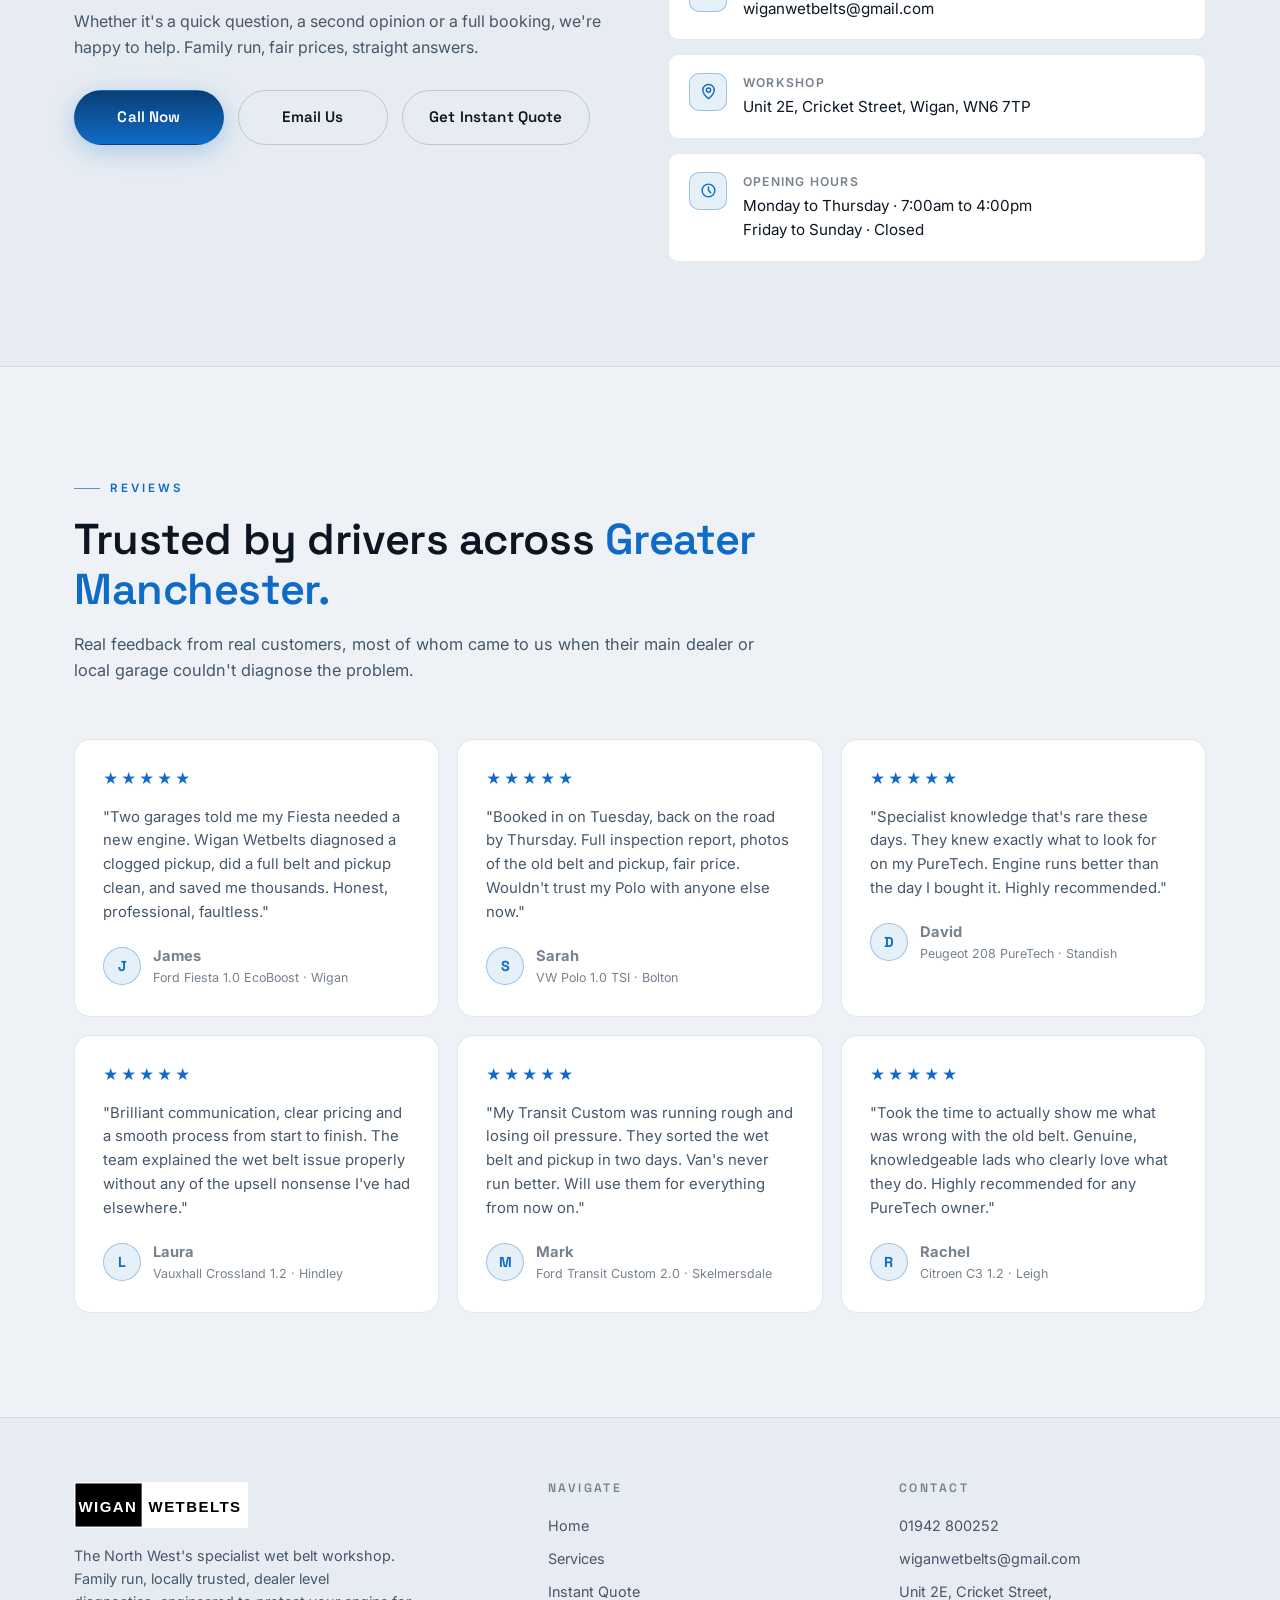
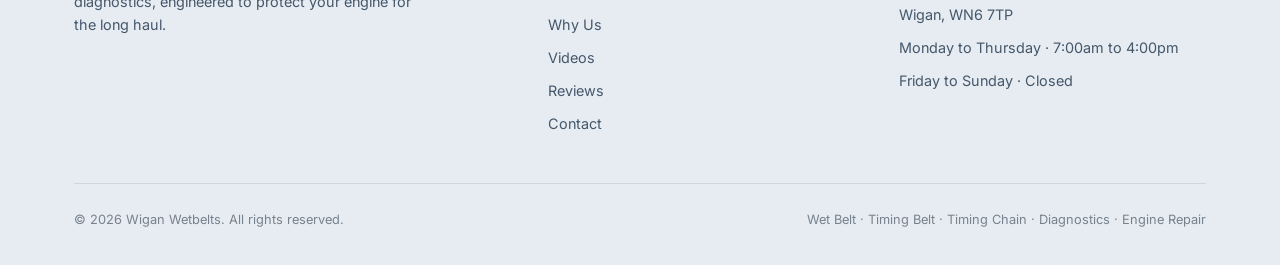
==== commit a7bea3f0: "Hero poster matches video first frame, autoplay rescue on touch" ====
--- a/index.html
+++ b/index.html
@@ -112,7 +112,7 @@
 <!-- ======================= HERO ======================= -->
 <header id="home">
   <div class="hero-video" aria-hidden="true">
-    <video id="heroVideo" class="loopvid" autoplay muted loop playsinline preload="metadata" poster="images/workshop-2.jpg">
+    <video id="heroVideo" class="loopvid" autoplay muted loop playsinline preload="metadata" poster="images/hero-poster.jpg">
       <source src="videos/hero-loop.mp4" type="video/mp4">
     </video>
     <i class="hv-shade"></i>
@@ -746,7 +746,7 @@
 window.REG_LOOKUP_ENDPOINT = 'https://www.voodoofiles.co.uk/api/wwb-reg-lookup';
 </script>
 <script src="data.js?v=3"></script>
-<script src="app.js?v=4"></script>
+<script src="app.js?v=6"></script>
 <script src="game.js?v=3"></script>
 </body>
 </html>
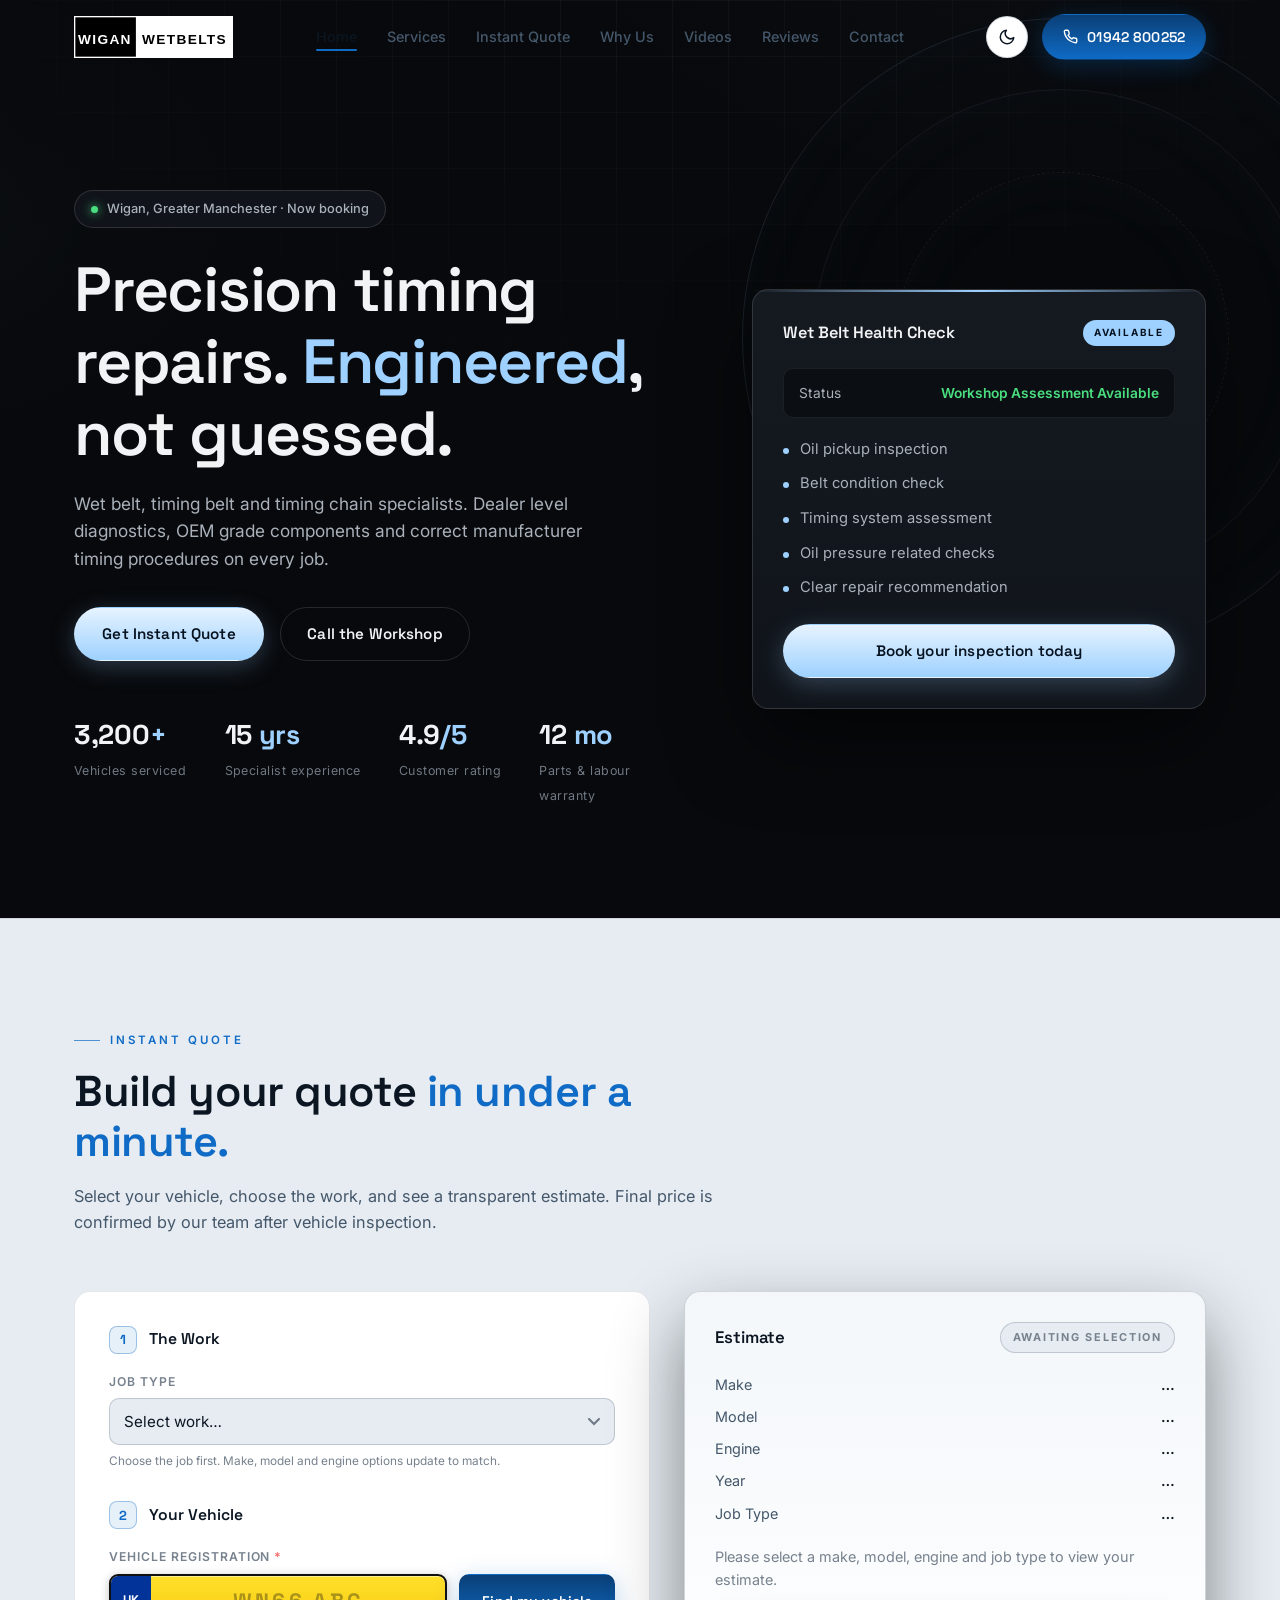
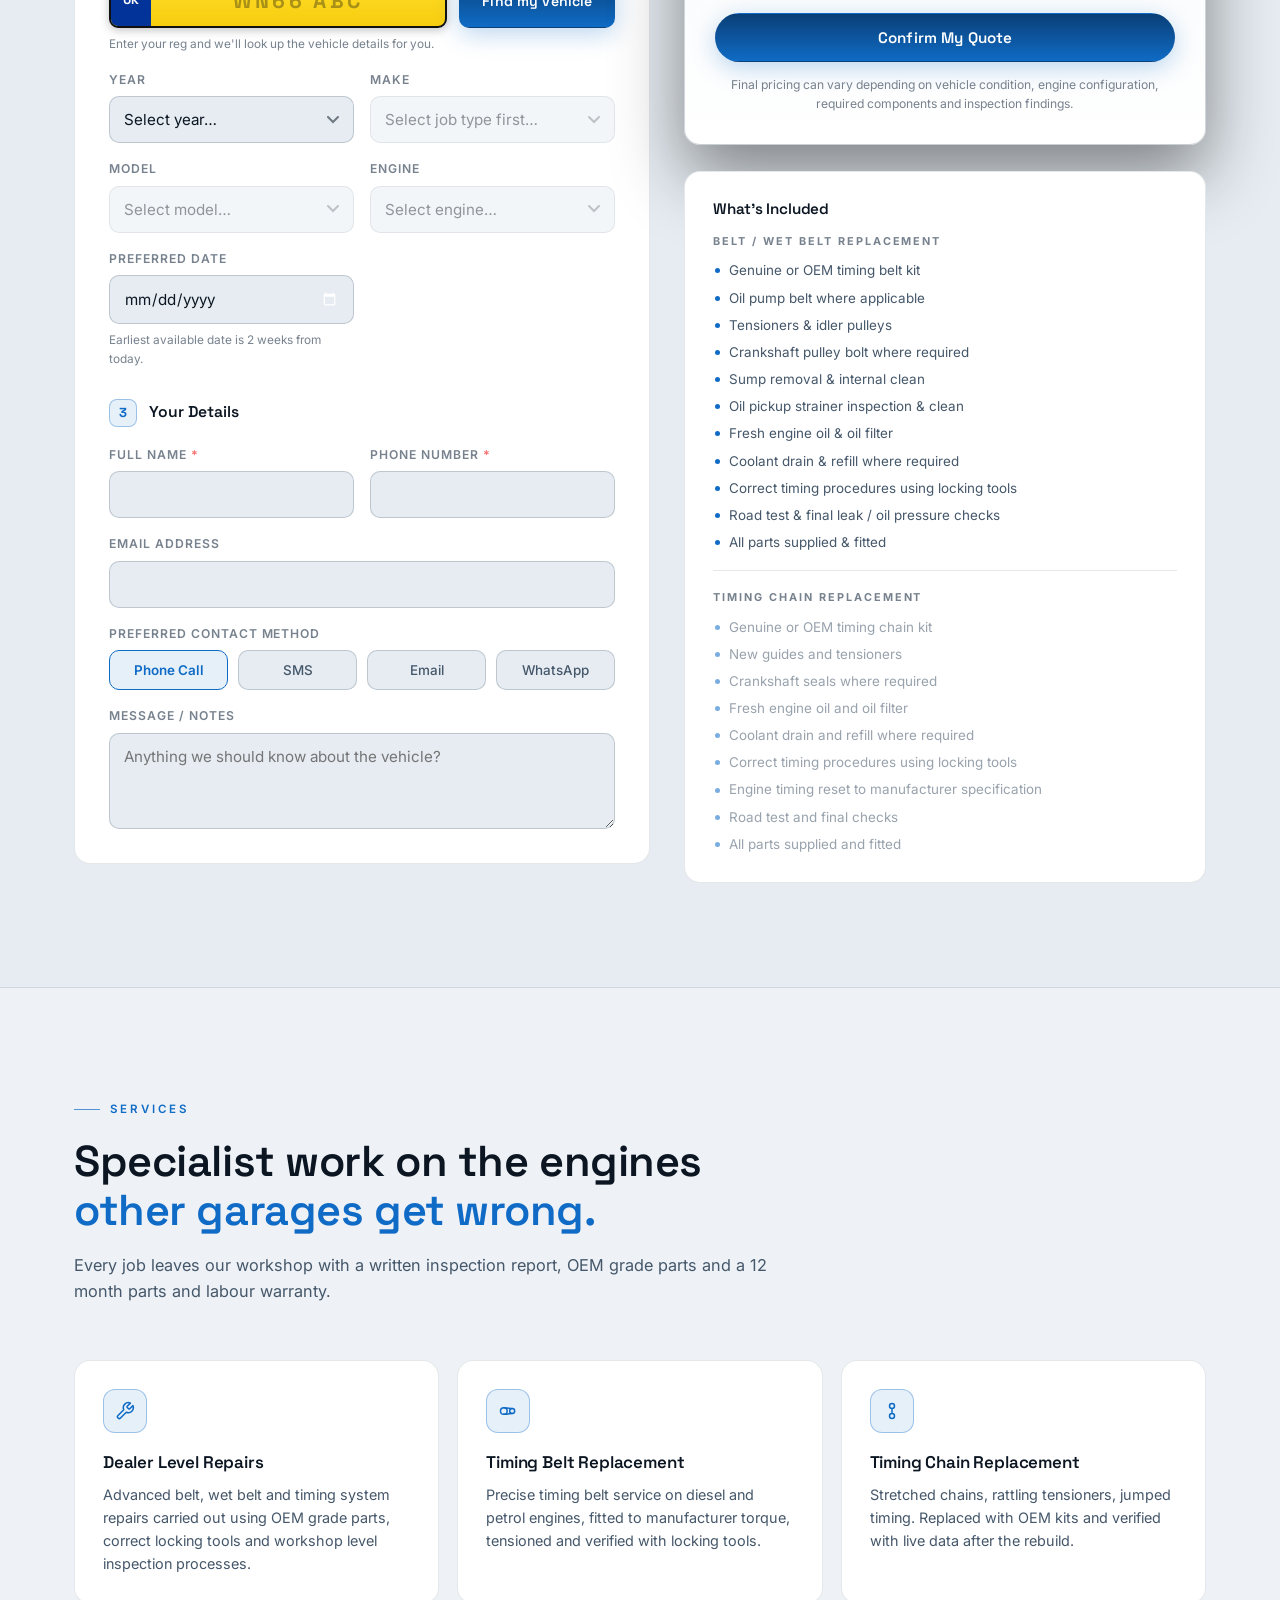
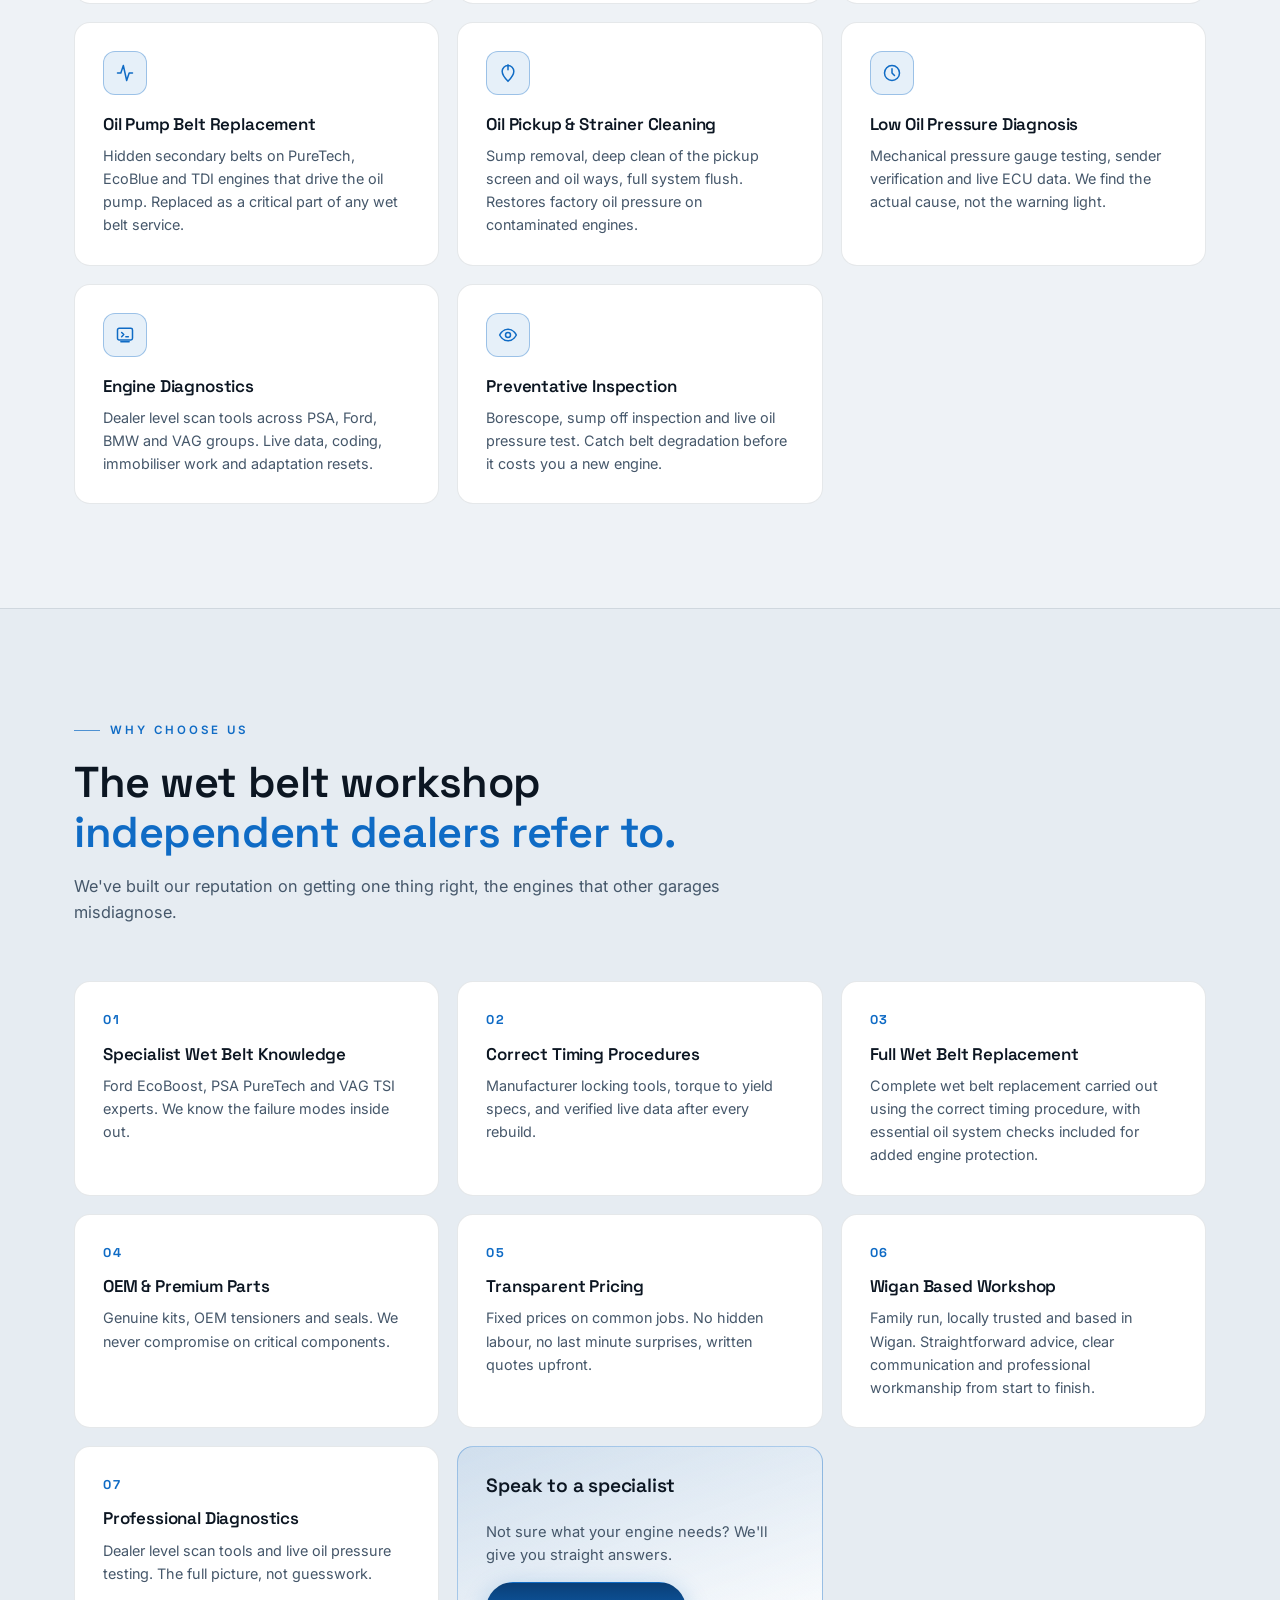
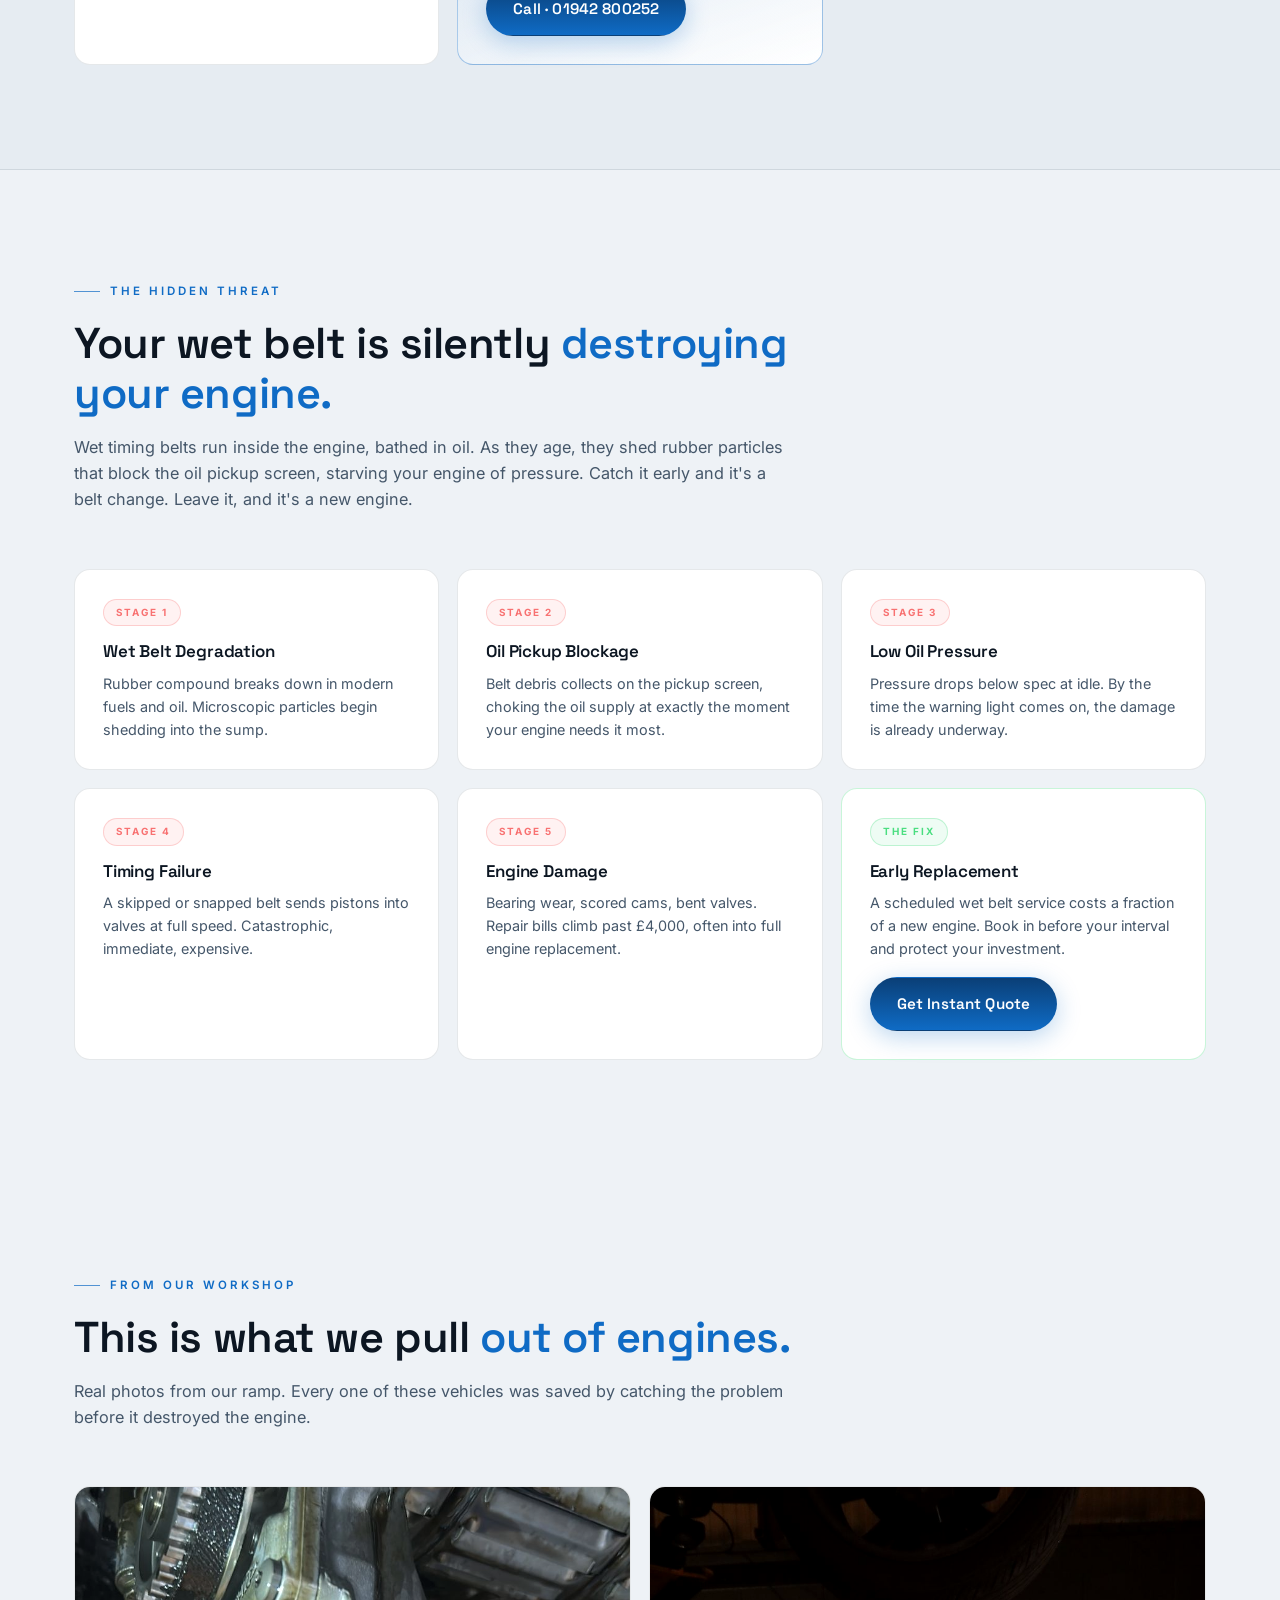
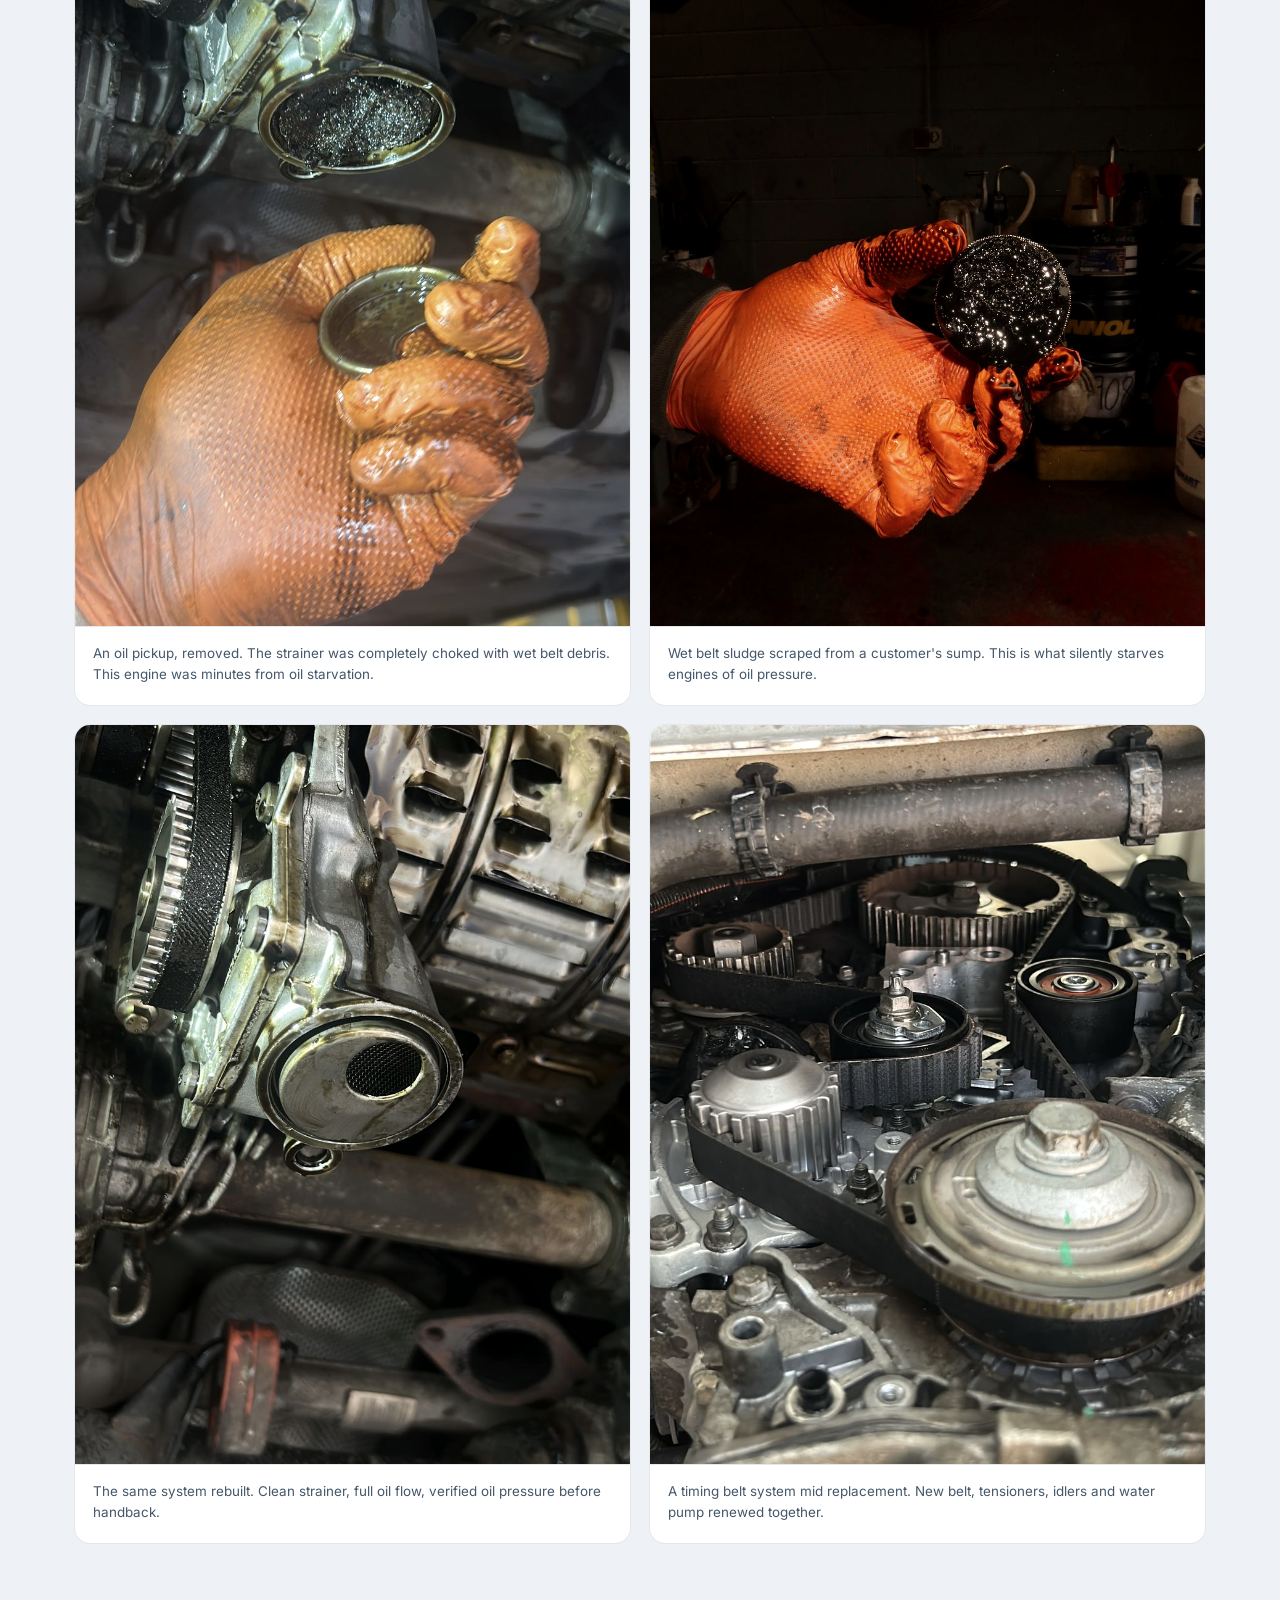
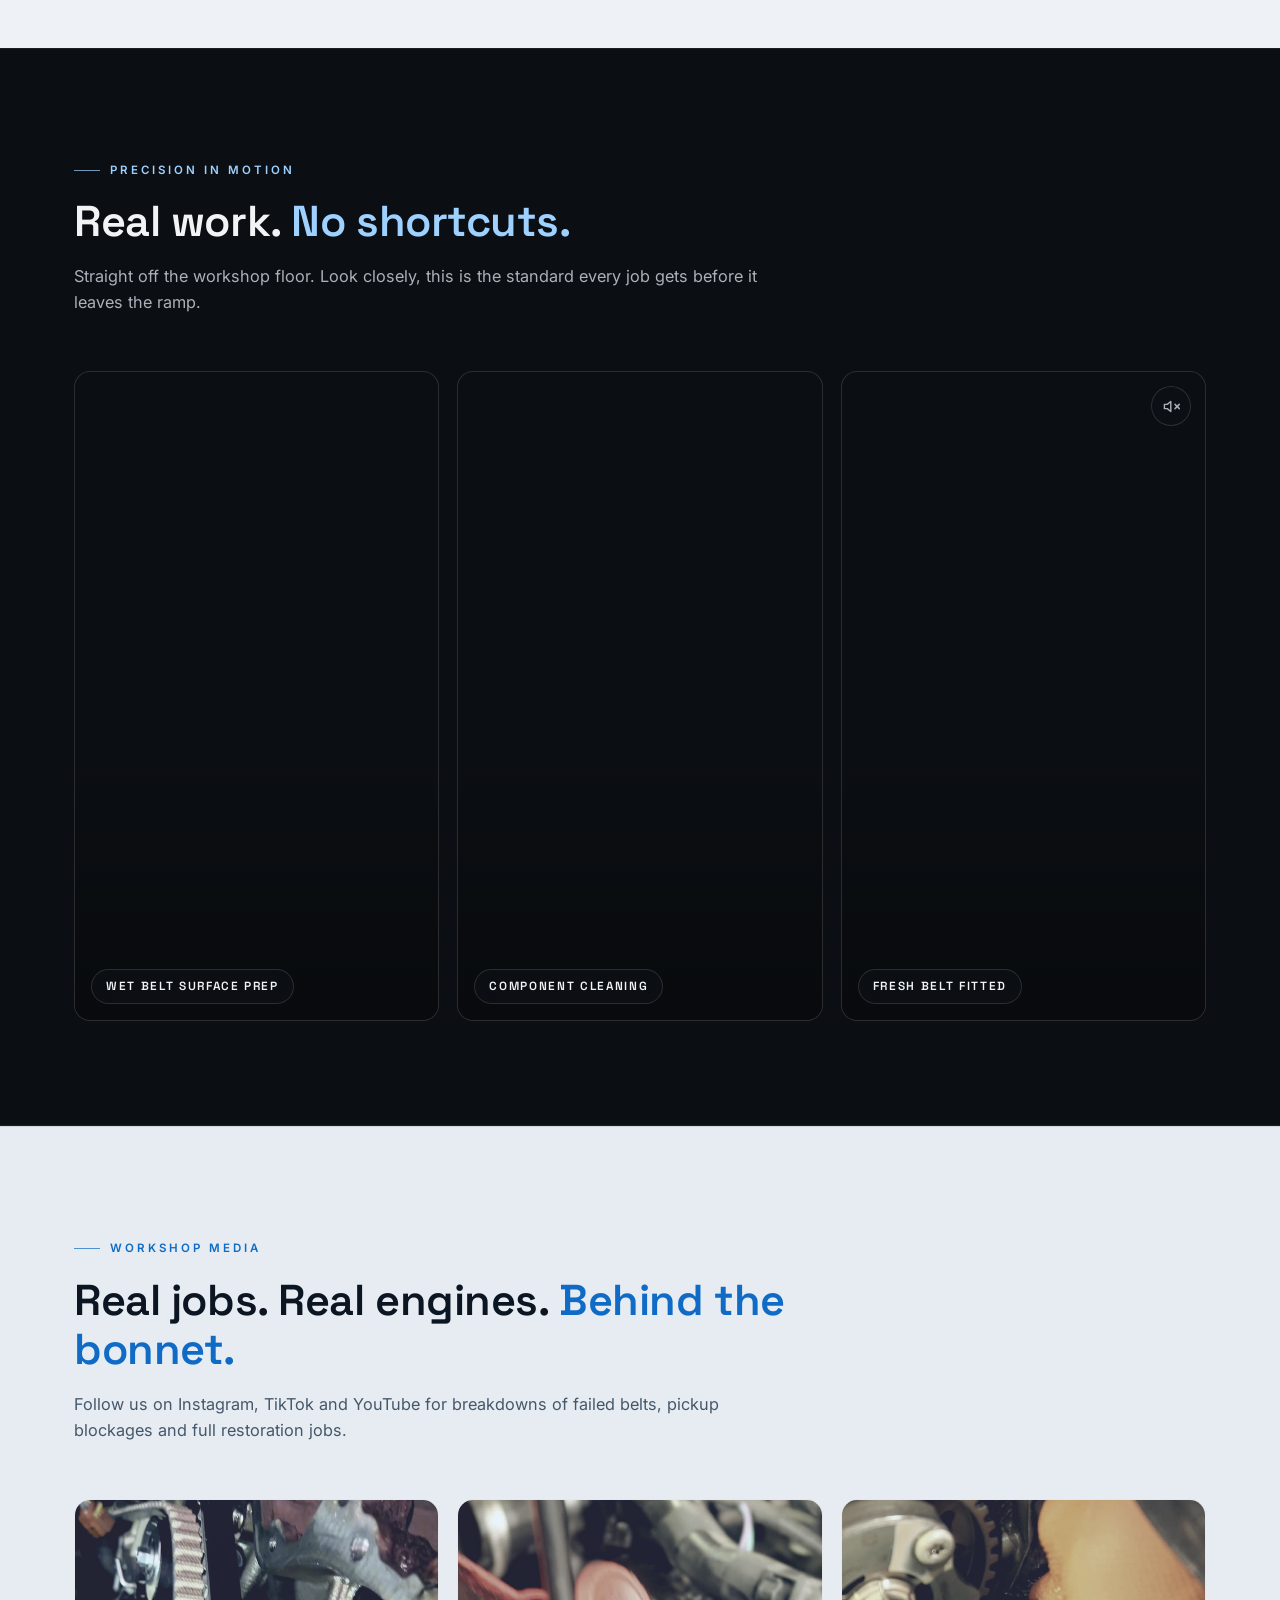
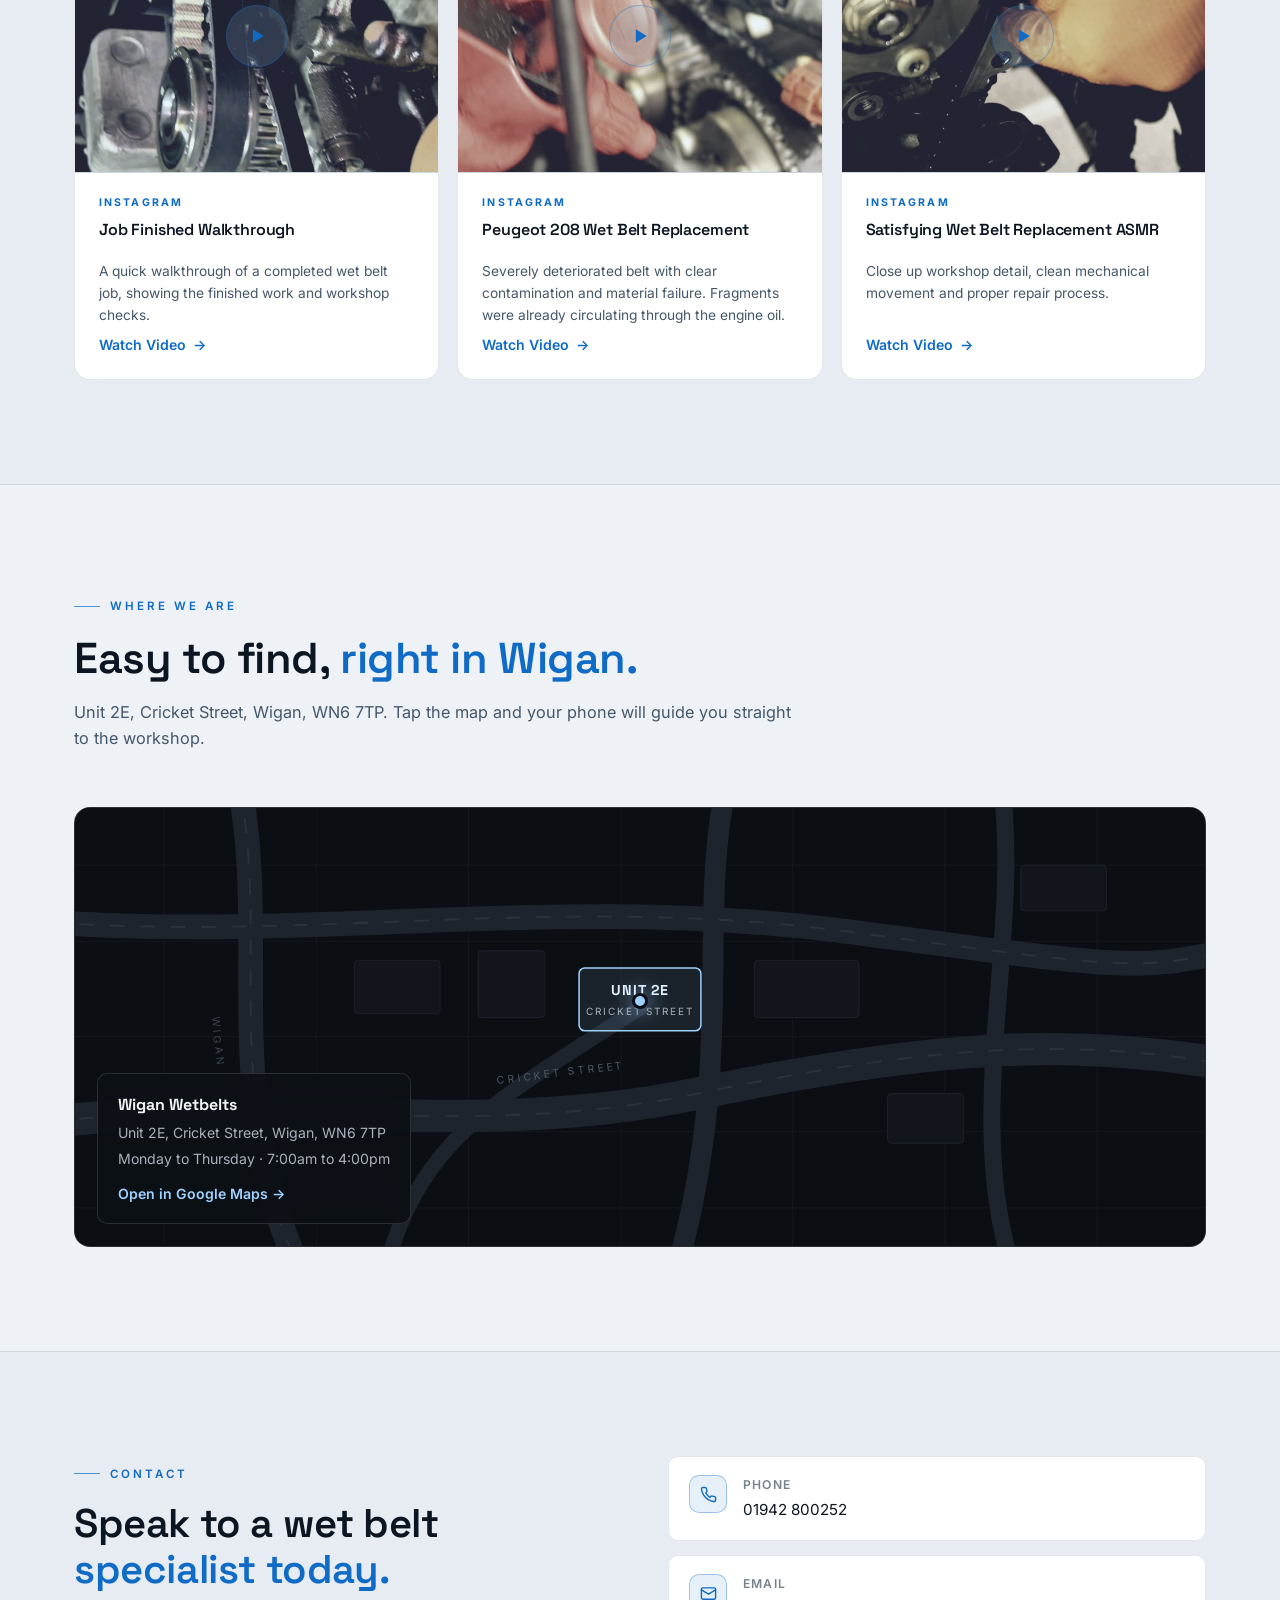
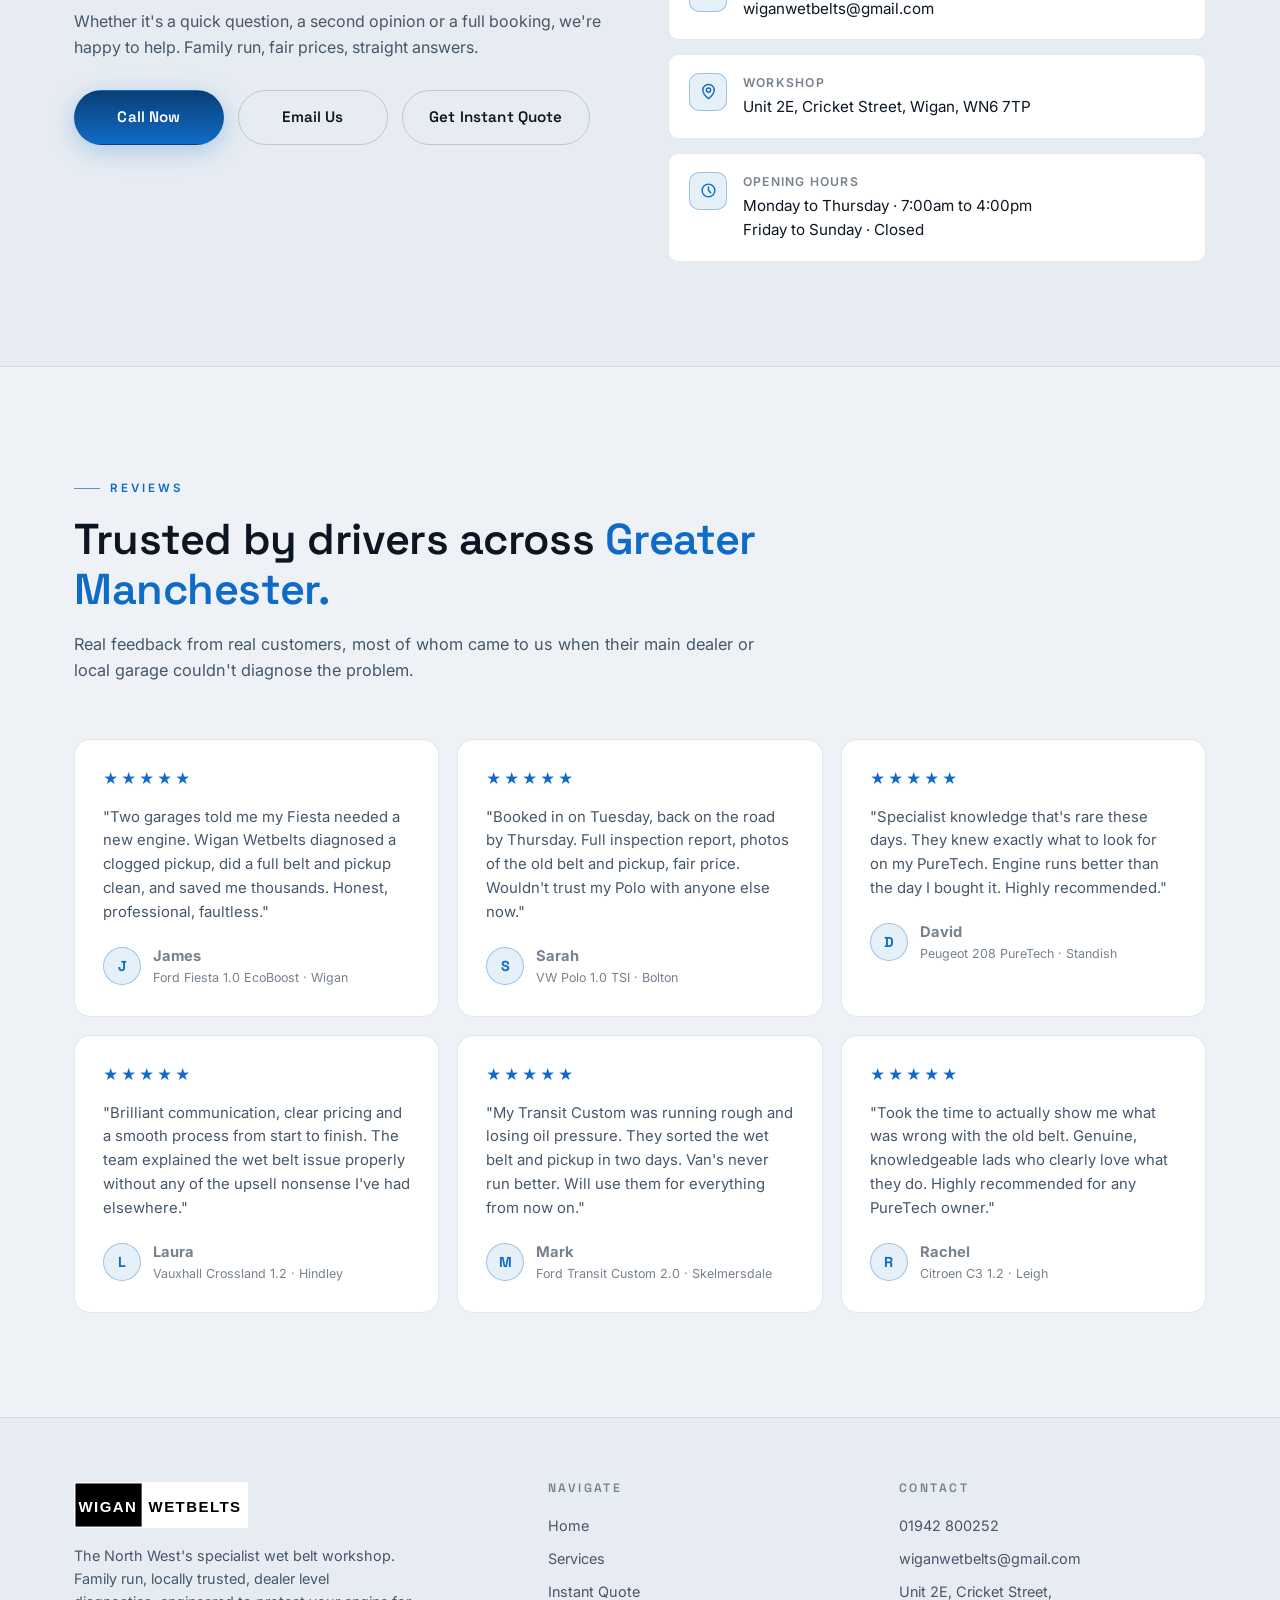
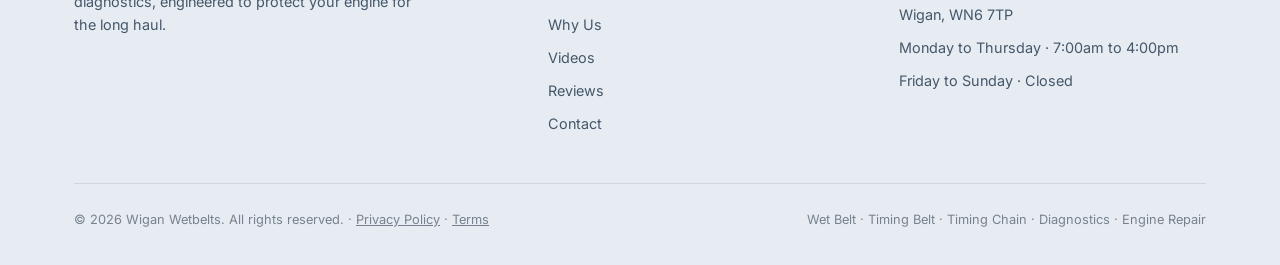
==== commit 793f2a09: "Admin v3 profit tracking, security headers, privacy and terms pages" ====
--- a/index.html
+++ b/index.html
@@ -709,7 +709,7 @@
       </div>
     </div>
     <div class="foot-bottom">
-      <span>© <span id="year"></span> Wigan Wetbelts. All rights reserved.</span>
+      <span>© <span id="year"></span> Wigan Wetbelts. All rights reserved. · <a href="privacy.html" style="color:inherit; text-decoration:underline;">Privacy Policy</a> · <a href="terms.html" style="color:inherit; text-decoration:underline;">Terms</a></span>
       <span>Wet Belt · Timing Belt · Timing Chain · Diagnostics · Engine Repair</span>
     </div>
   </div>
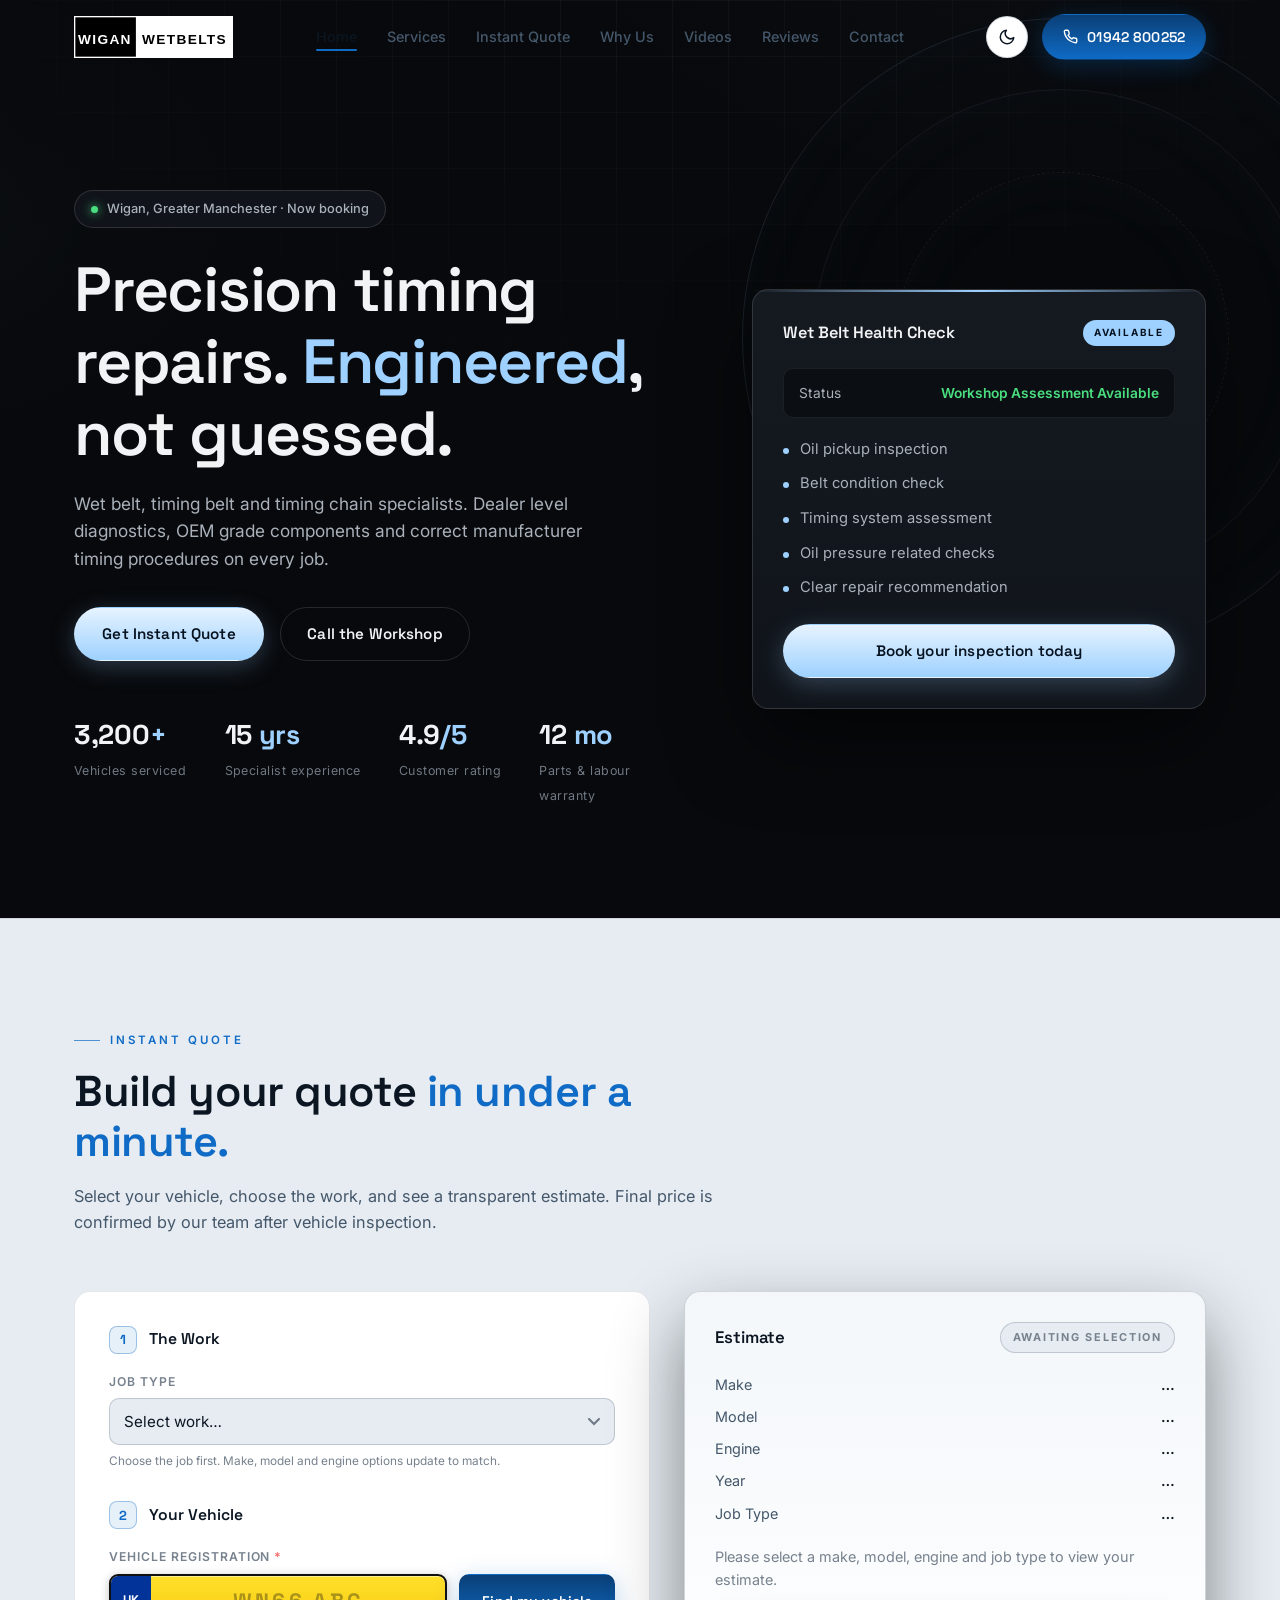
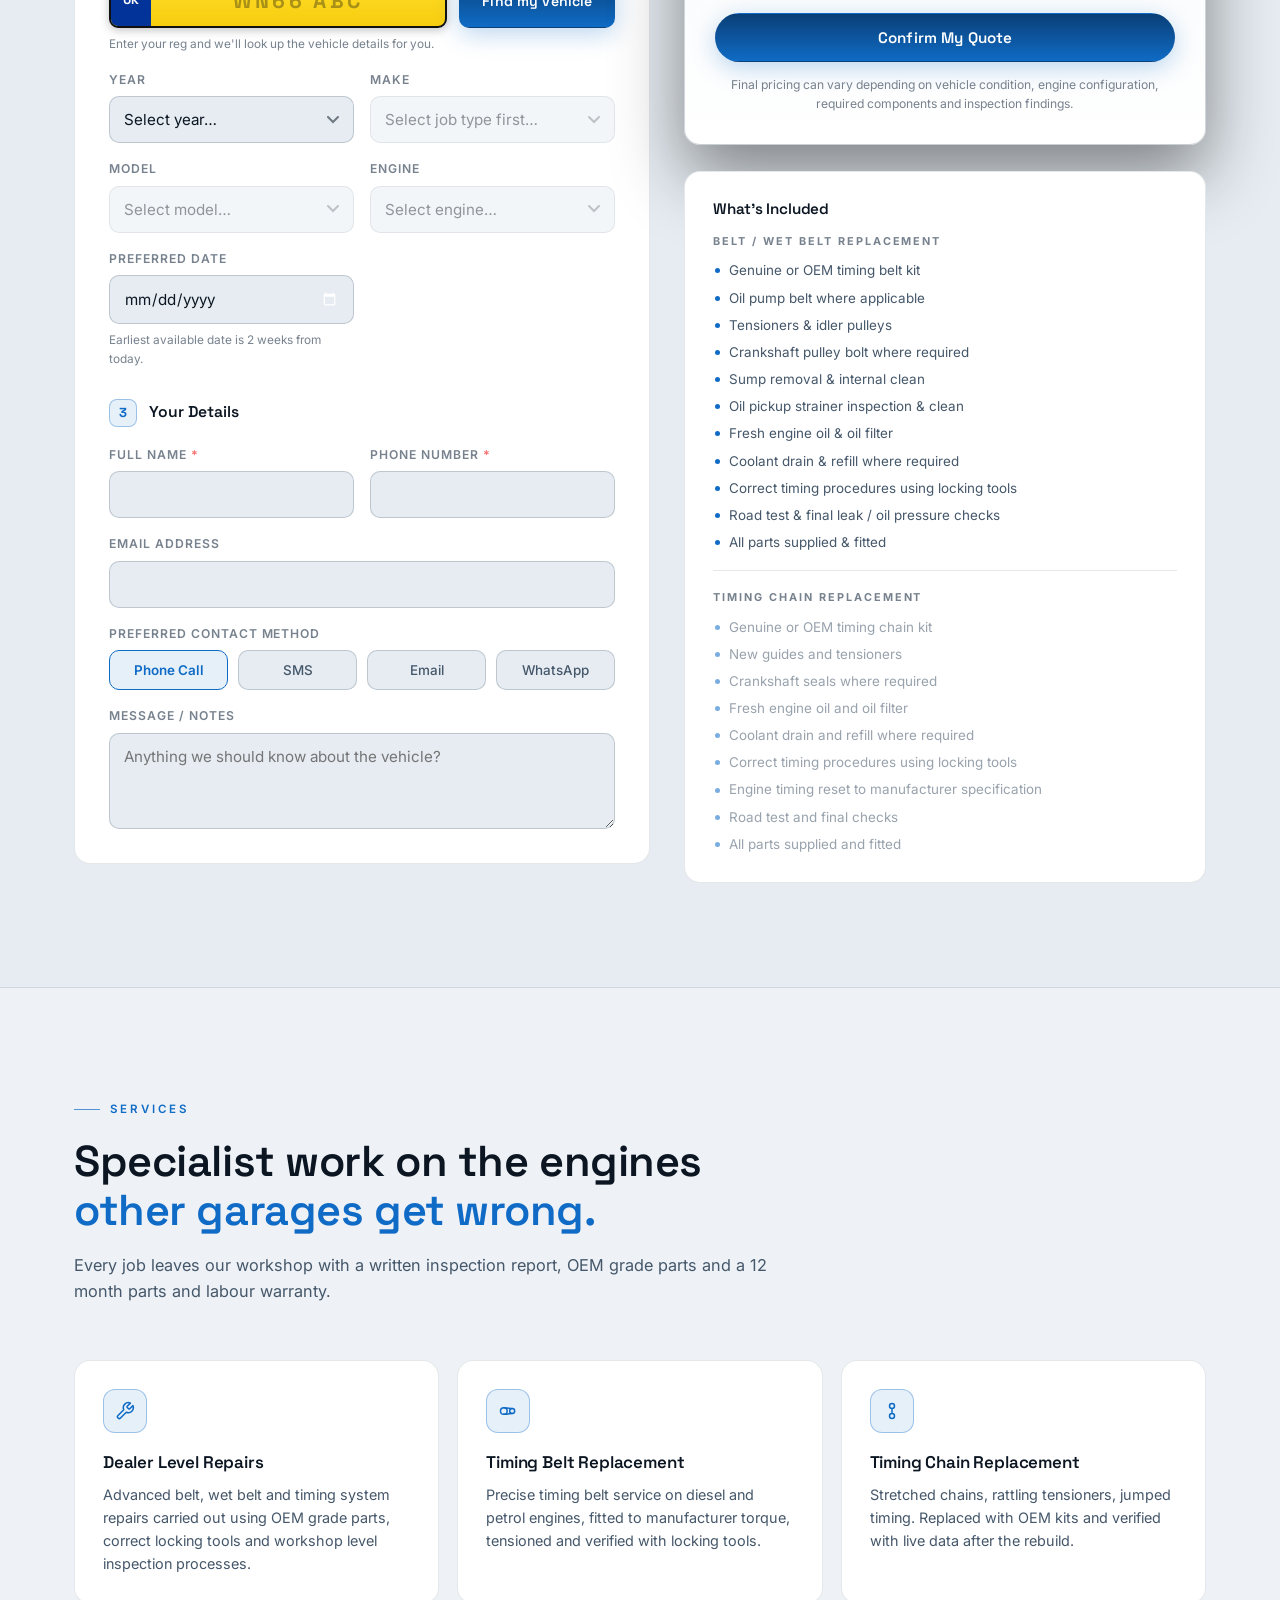
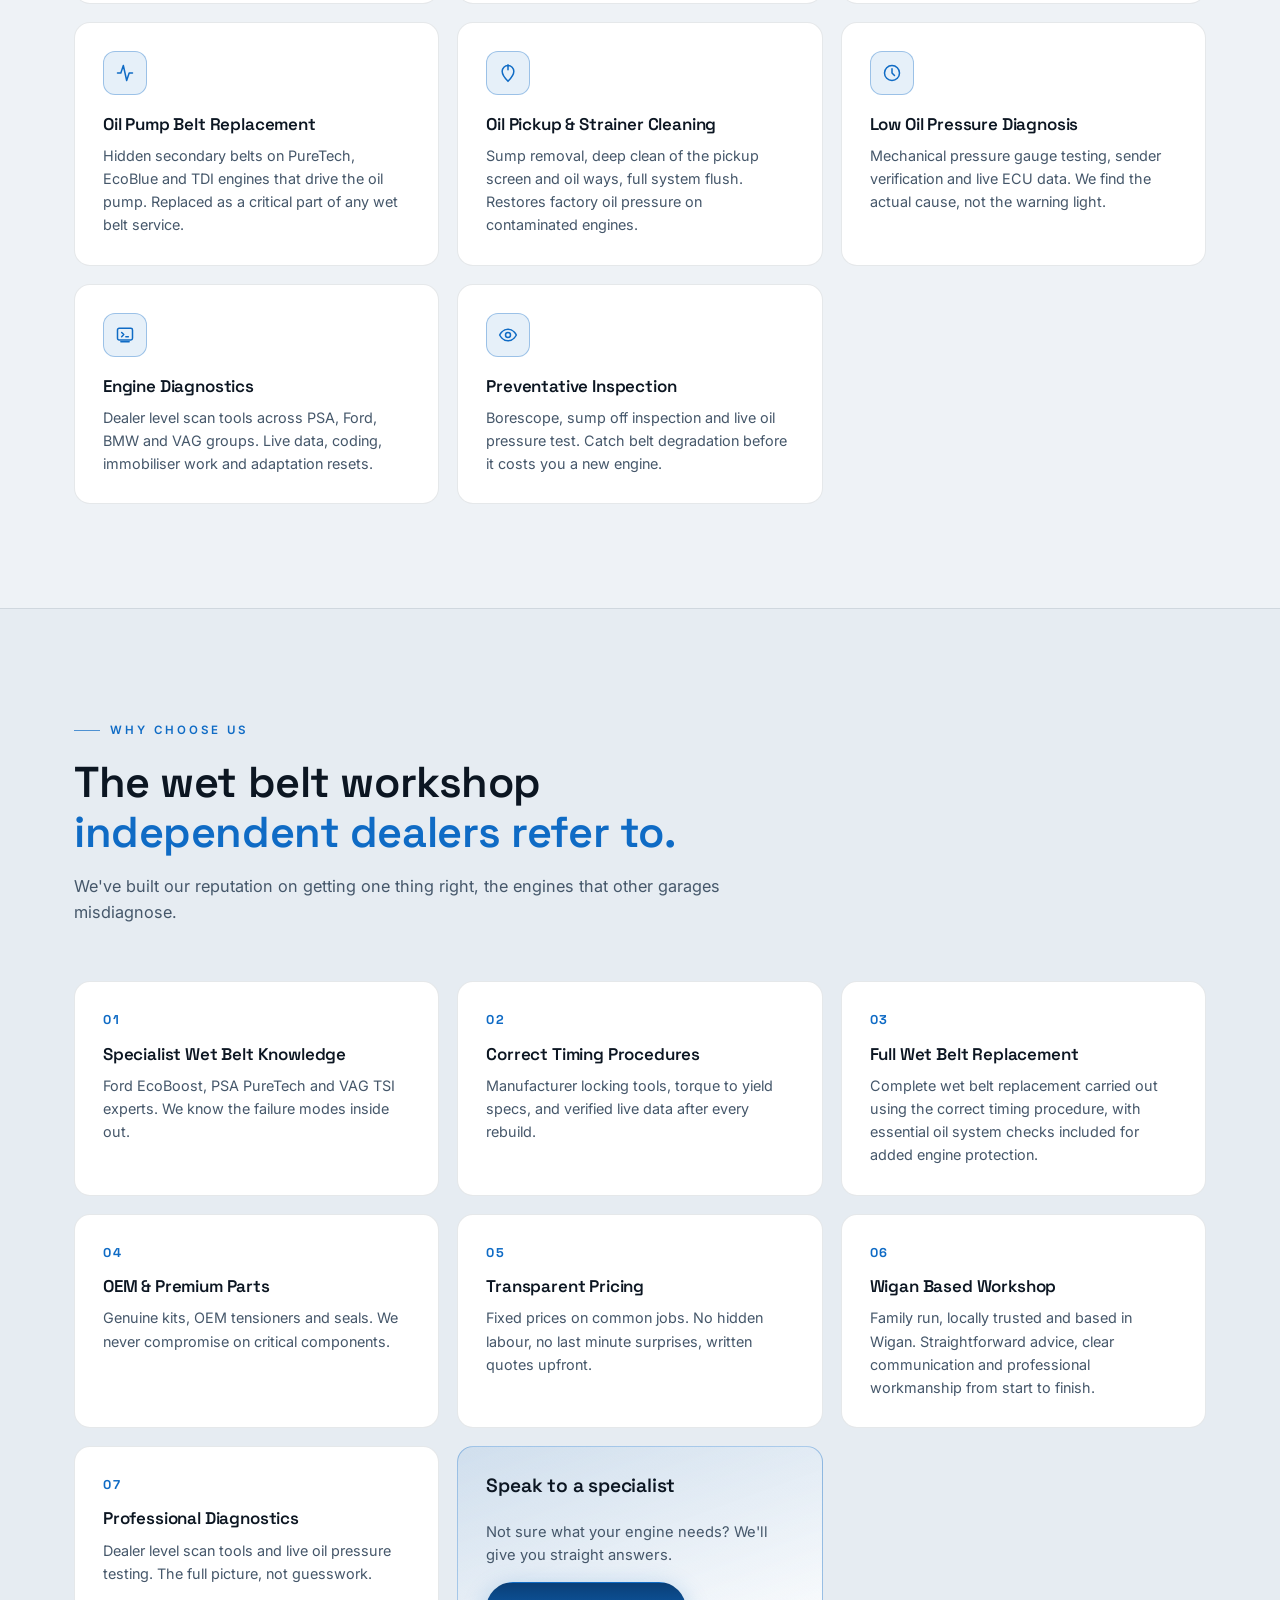
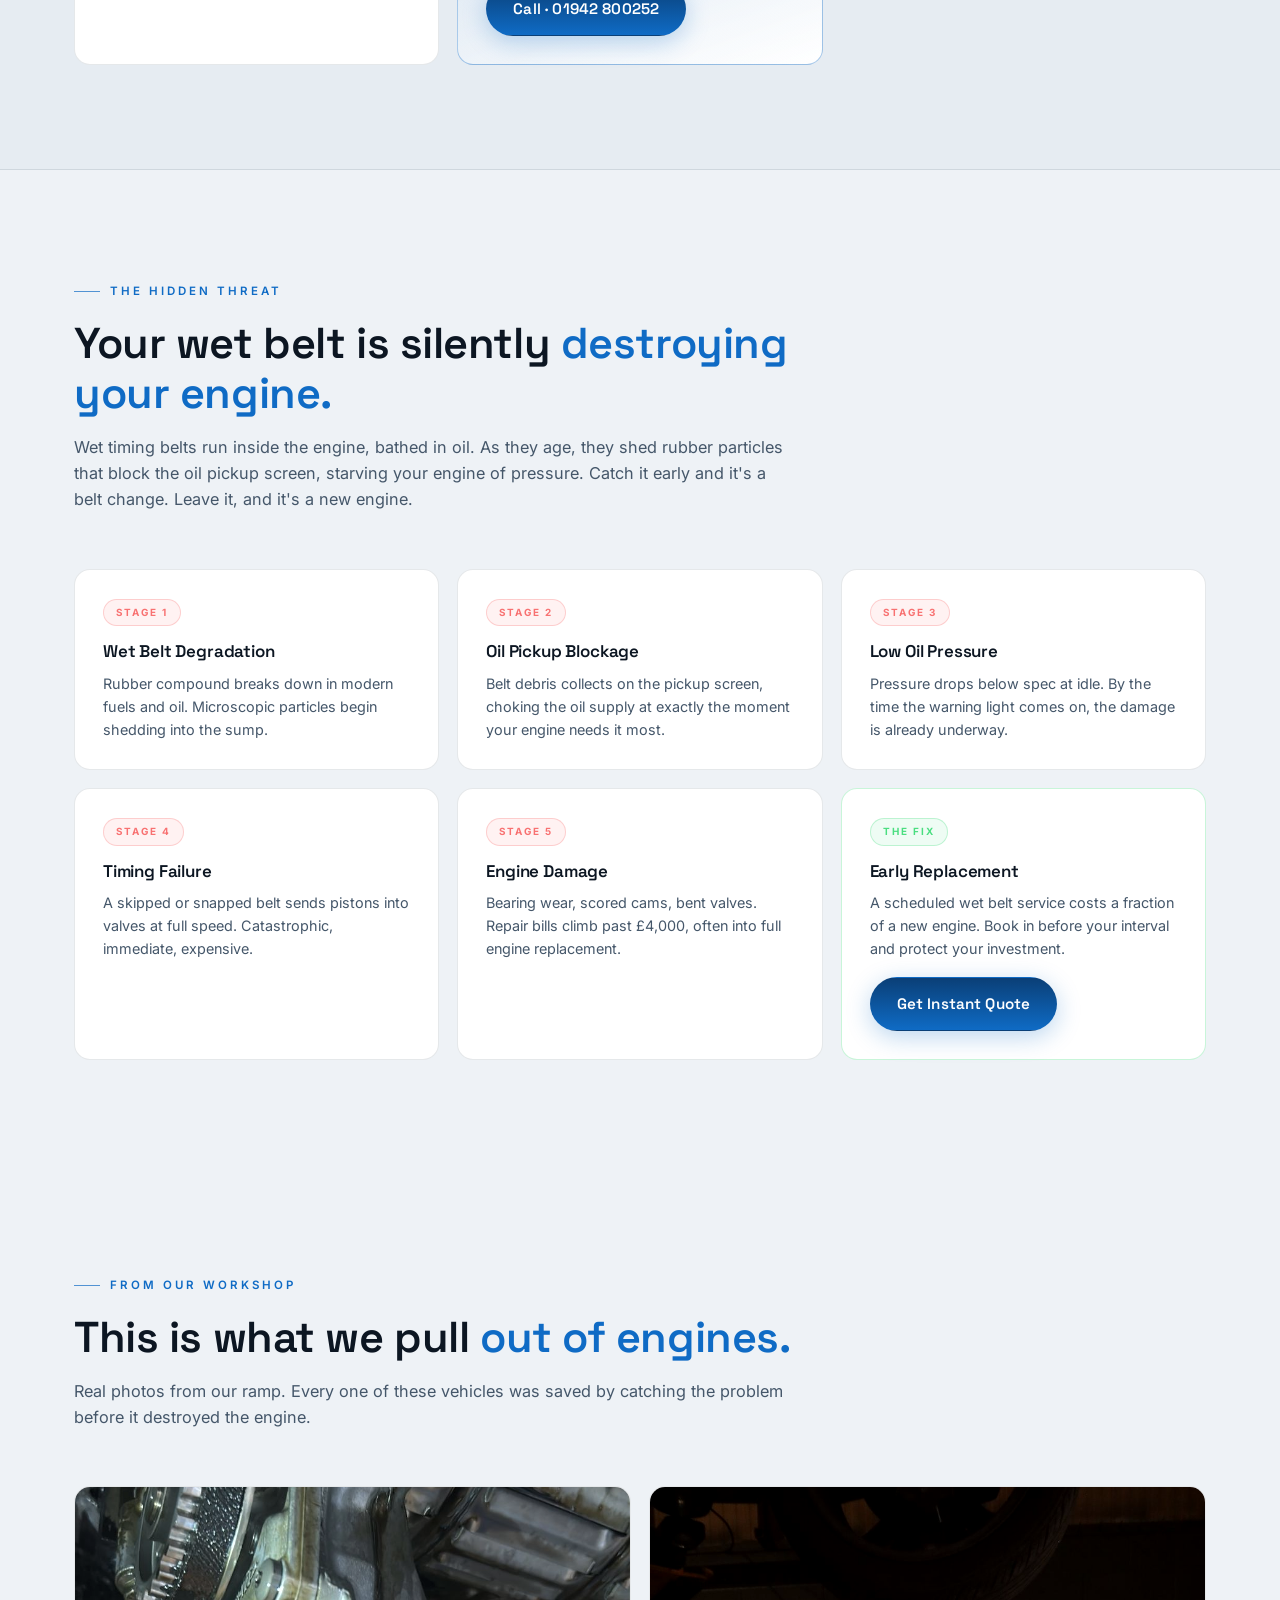
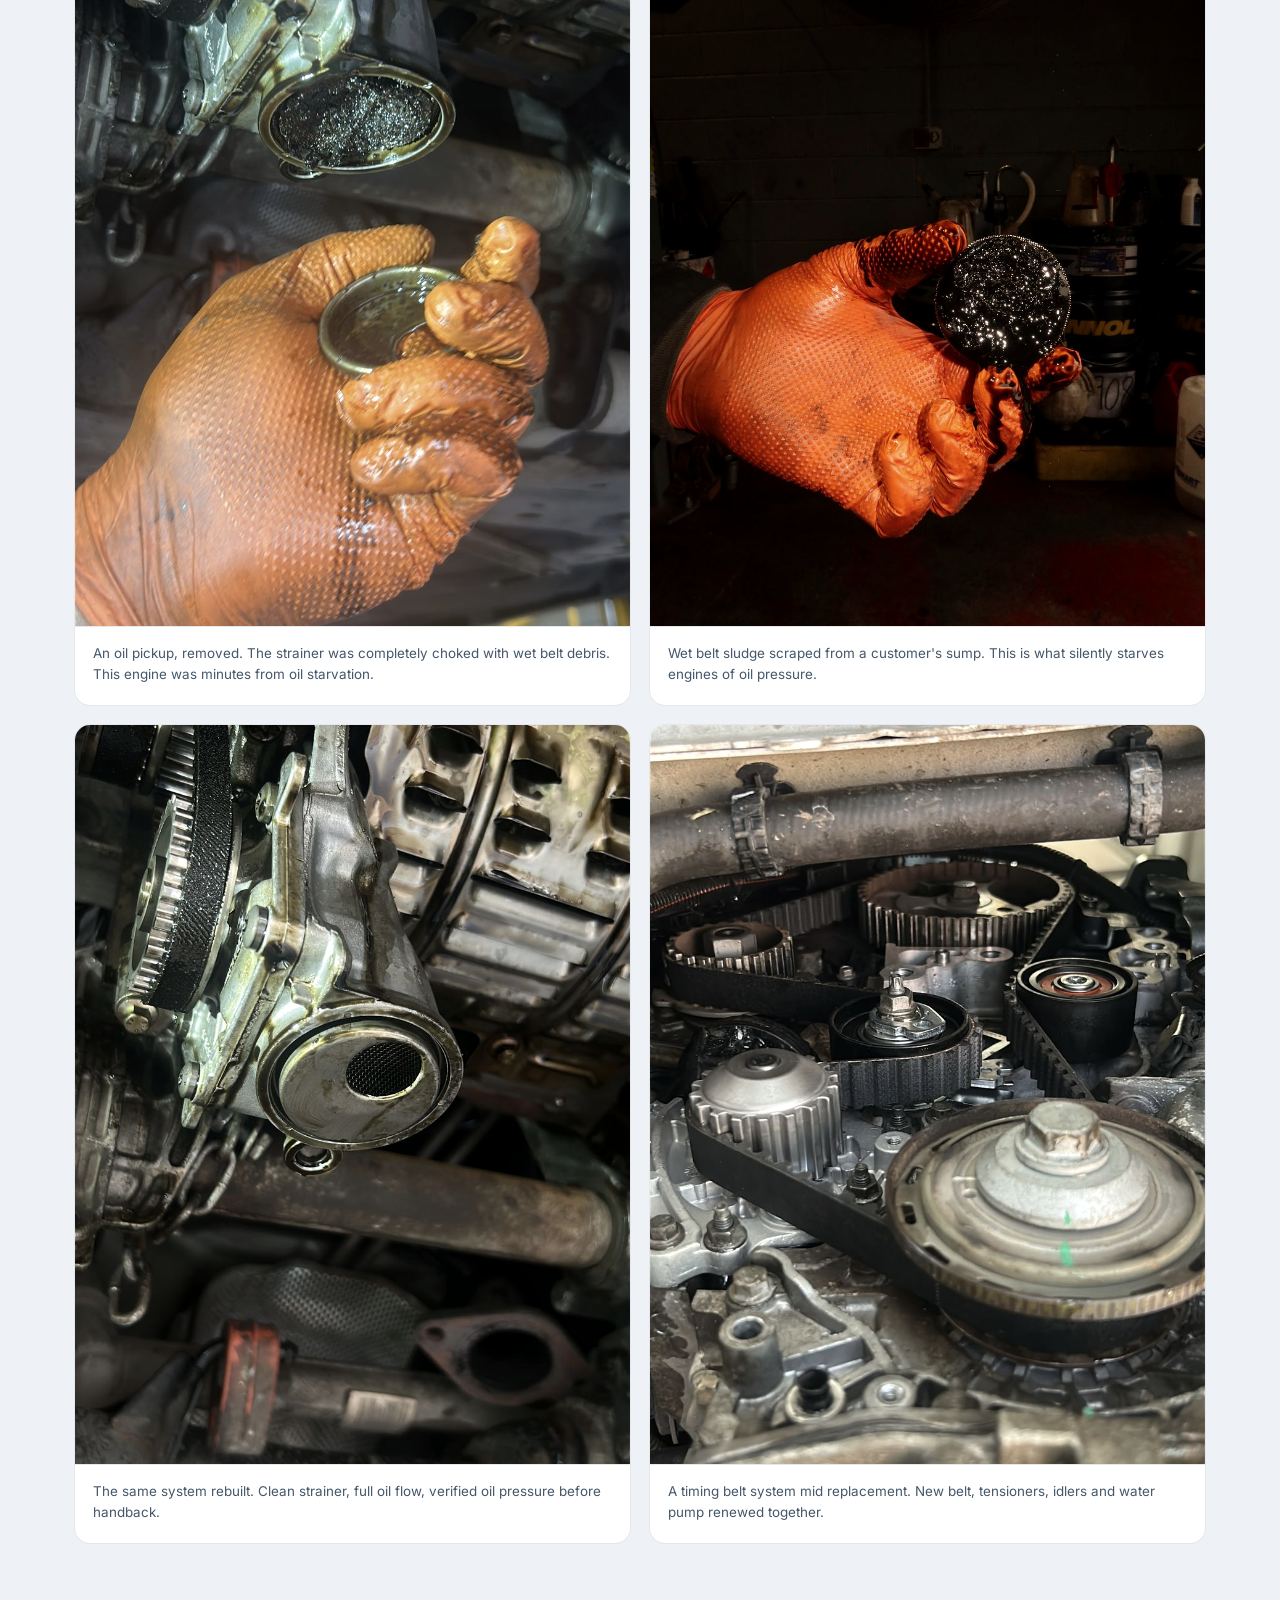
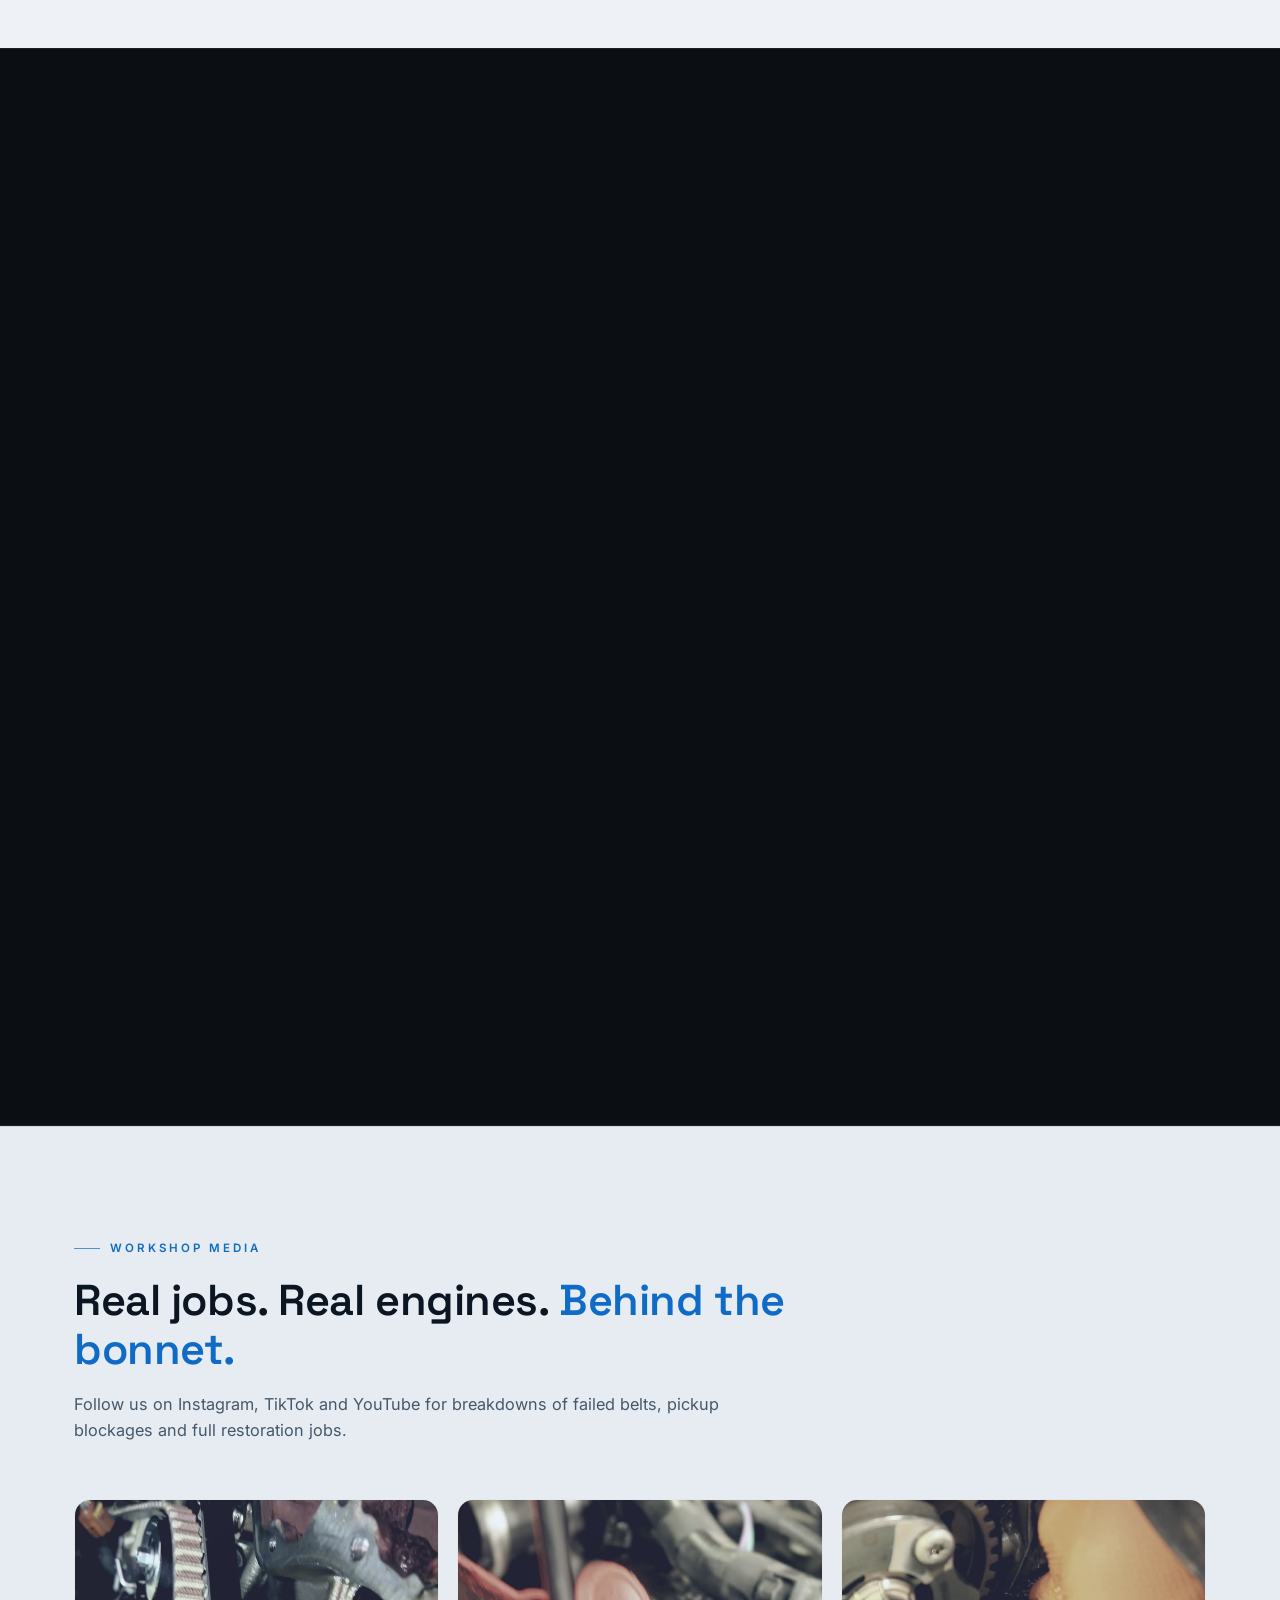
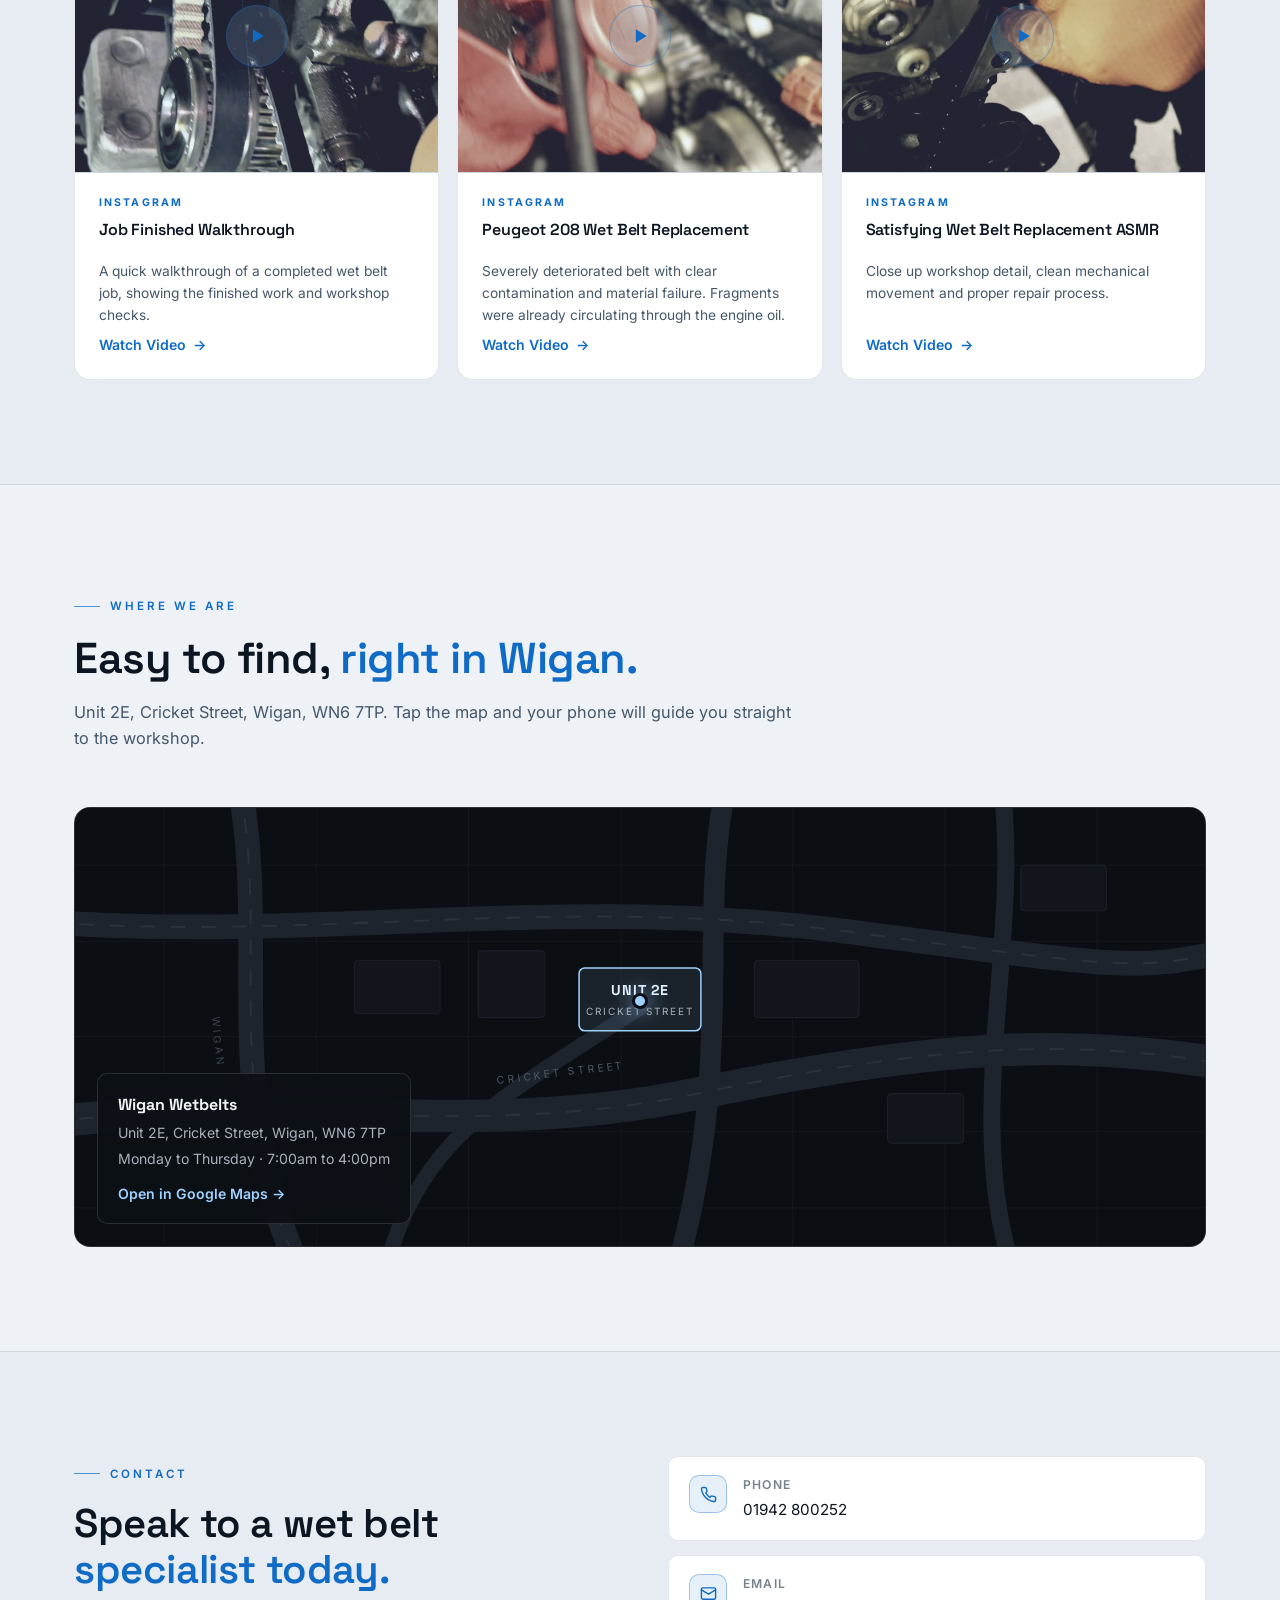
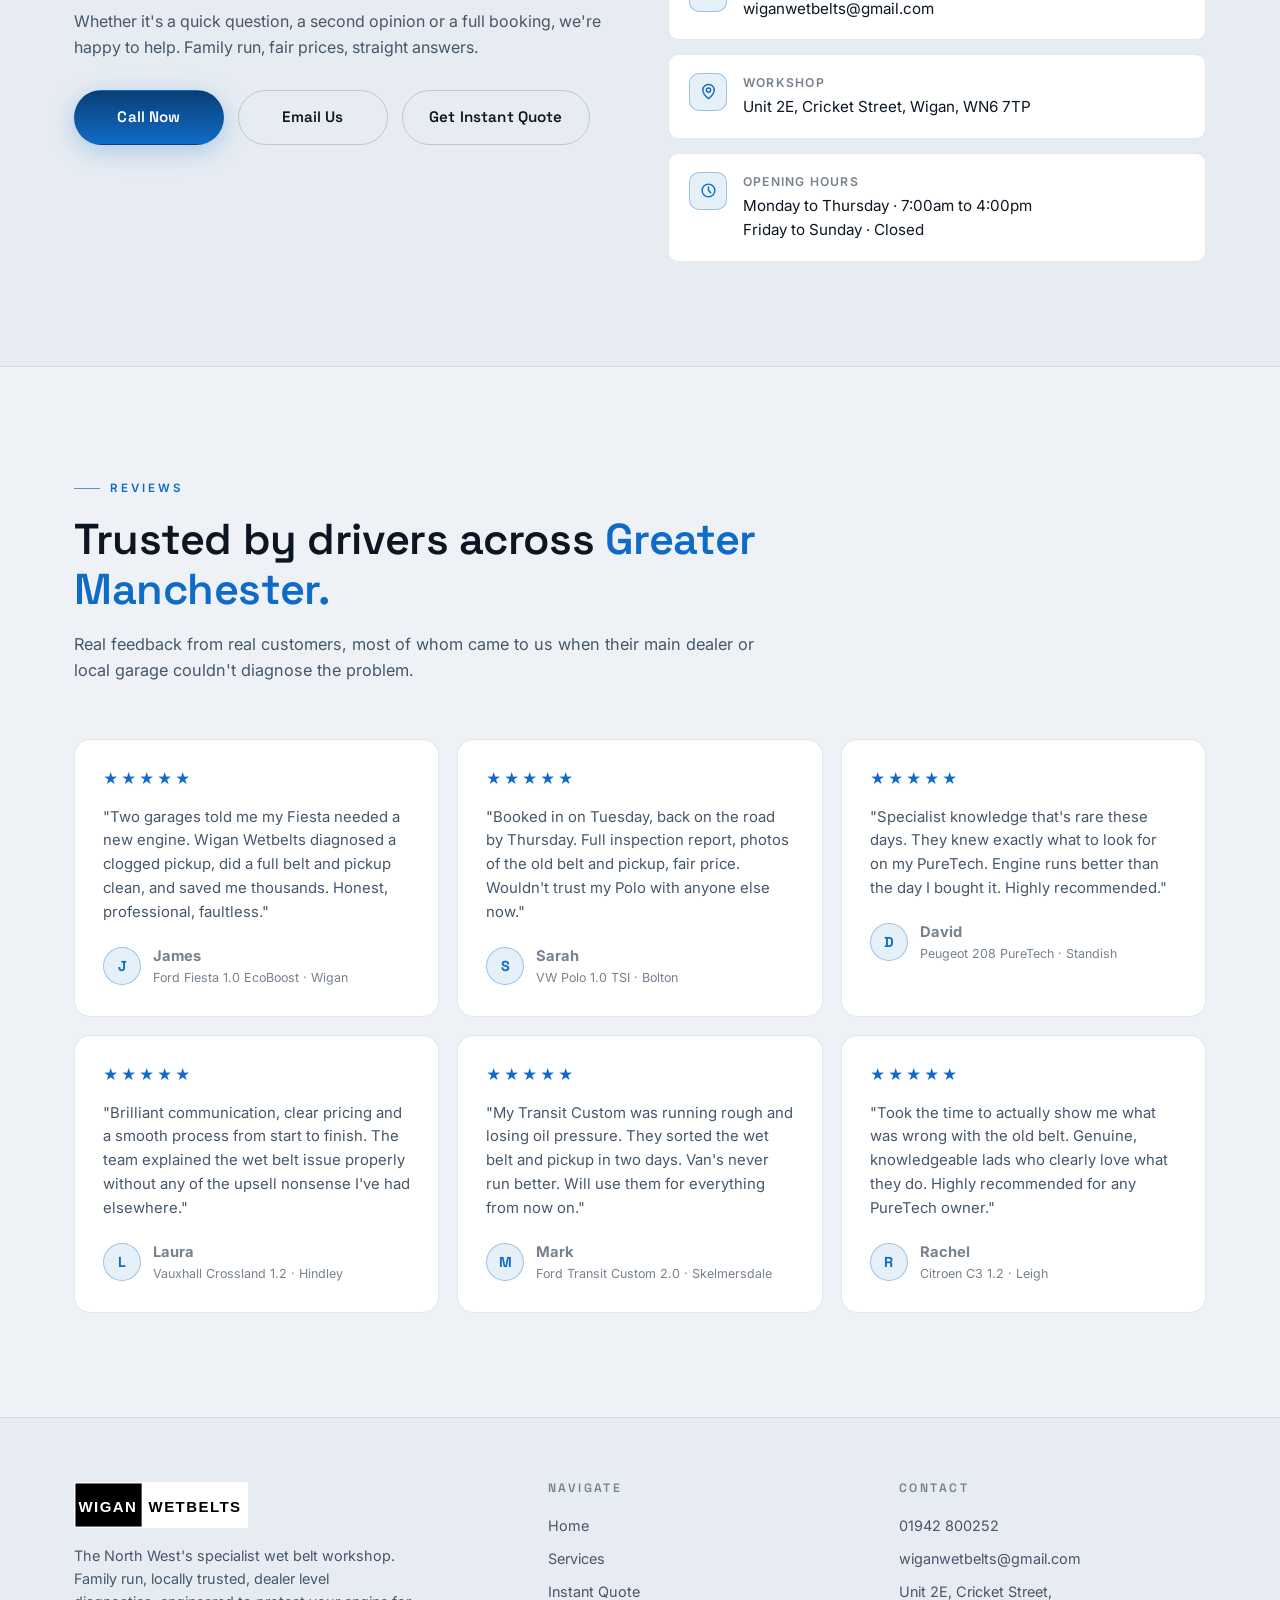
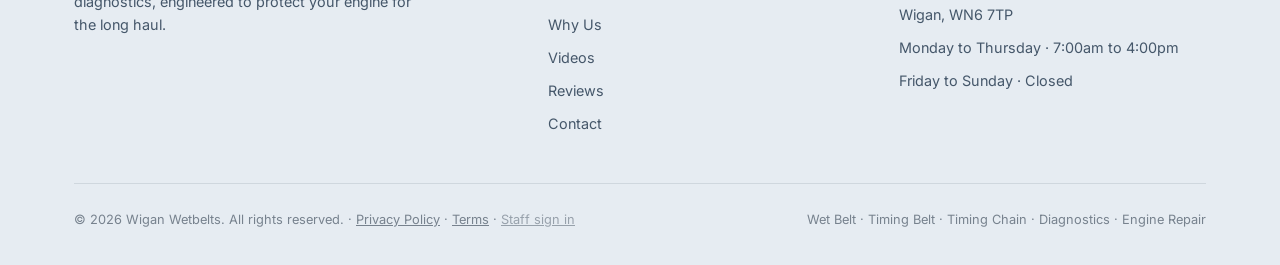
==== commit d1a88f08: "Staff sign in link in footer" ====
--- a/index.html
+++ b/index.html
@@ -709,7 +709,7 @@
       </div>
     </div>
     <div class="foot-bottom">
-      <span>© <span id="year"></span> Wigan Wetbelts. All rights reserved. · <a href="privacy.html" style="color:inherit; text-decoration:underline;">Privacy Policy</a> · <a href="terms.html" style="color:inherit; text-decoration:underline;">Terms</a></span>
+      <span>© <span id="year"></span> Wigan Wetbelts. All rights reserved. · <a href="privacy.html" style="color:inherit; text-decoration:underline;">Privacy Policy</a> · <a href="terms.html" style="color:inherit; text-decoration:underline;">Terms</a> · <a href="admin.html" style="color:inherit; text-decoration:underline; opacity:.7;">Staff sign in</a></span>
       <span>Wet Belt · Timing Belt · Timing Chain · Diagnostics · Engine Repair</span>
     </div>
   </div>
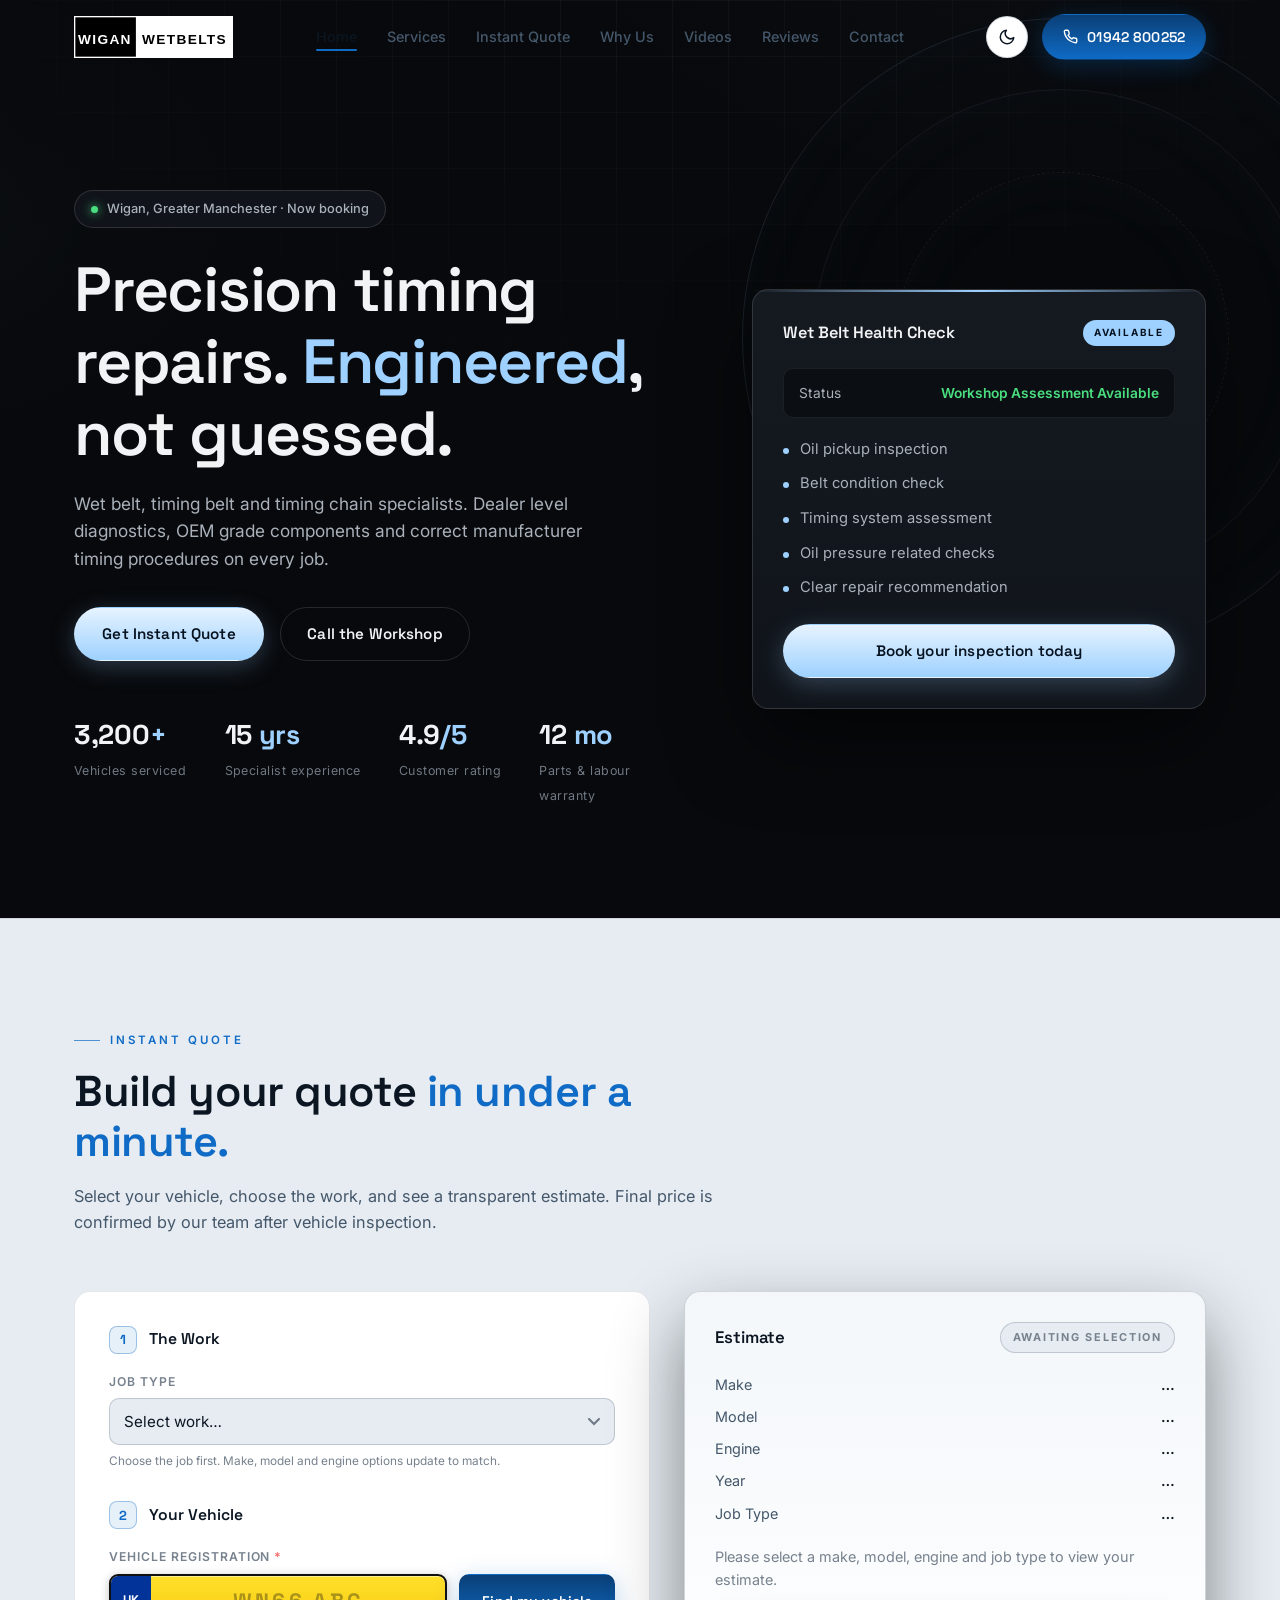
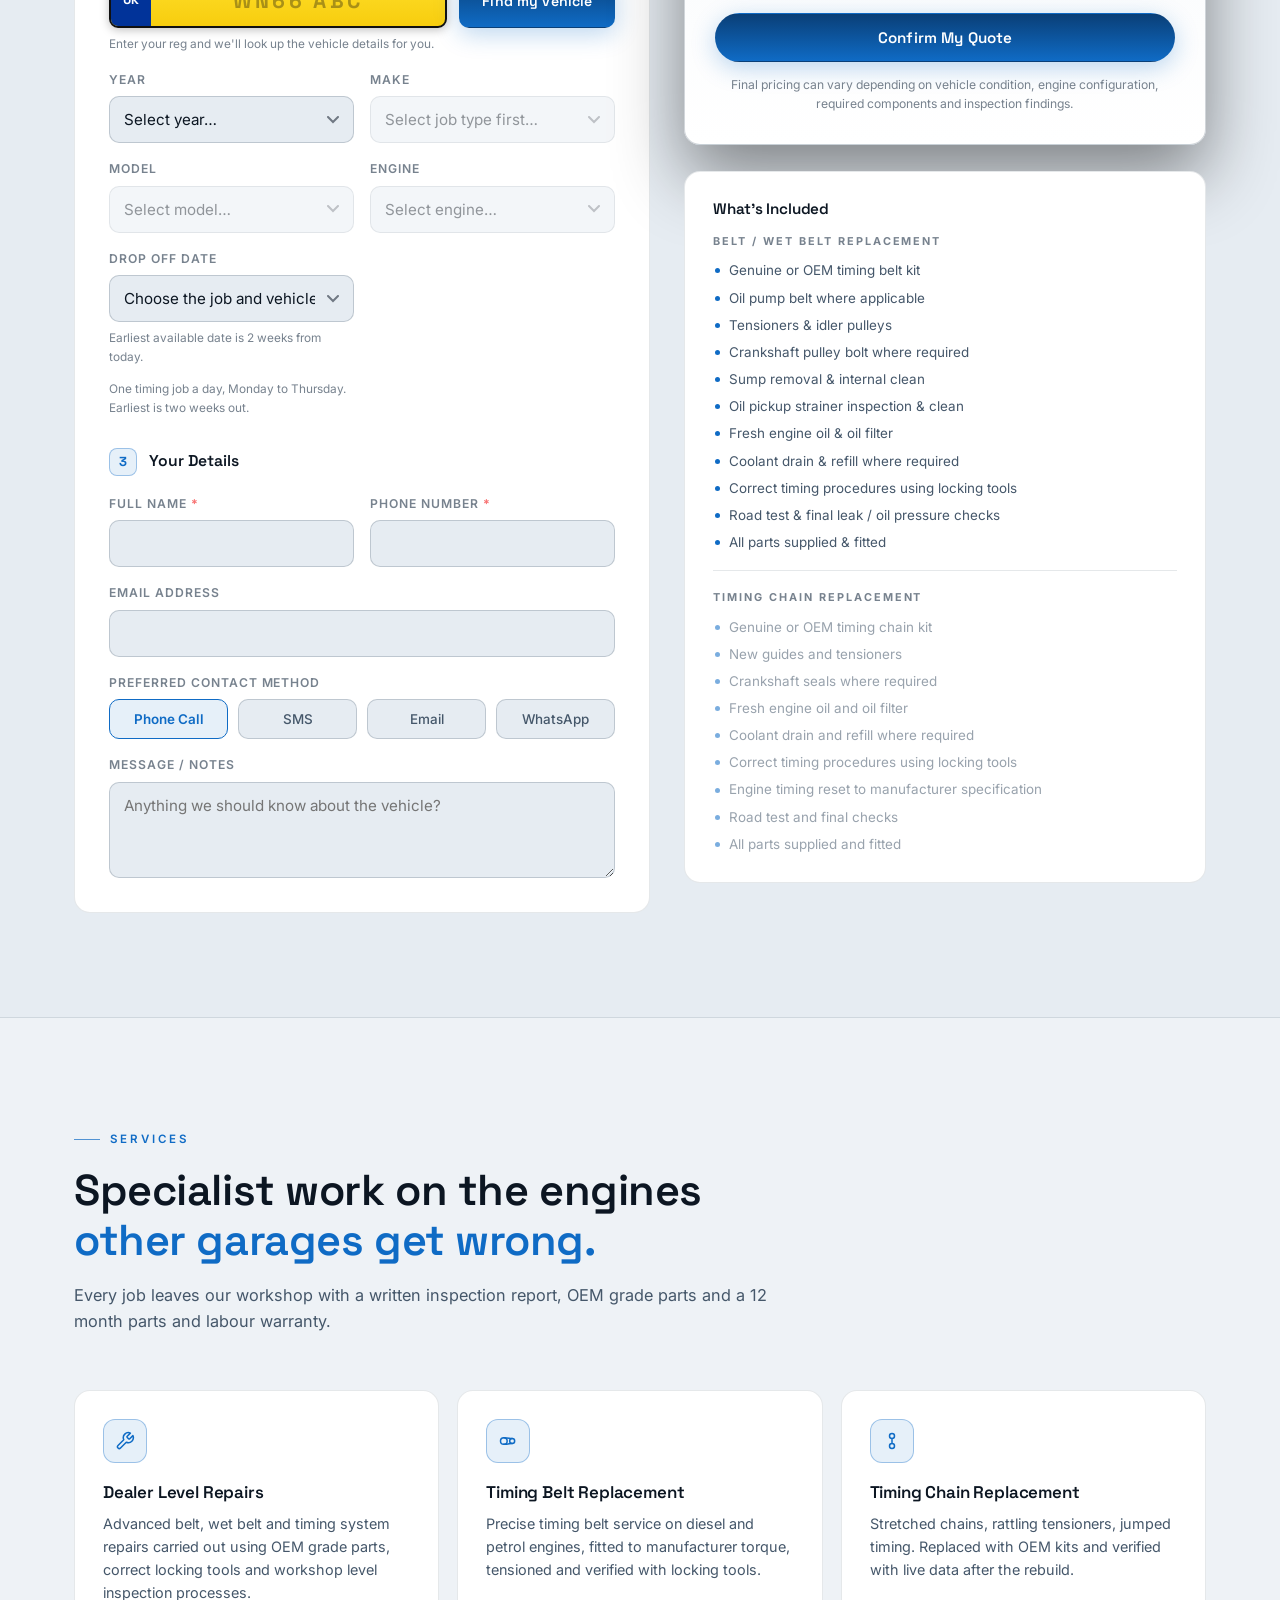
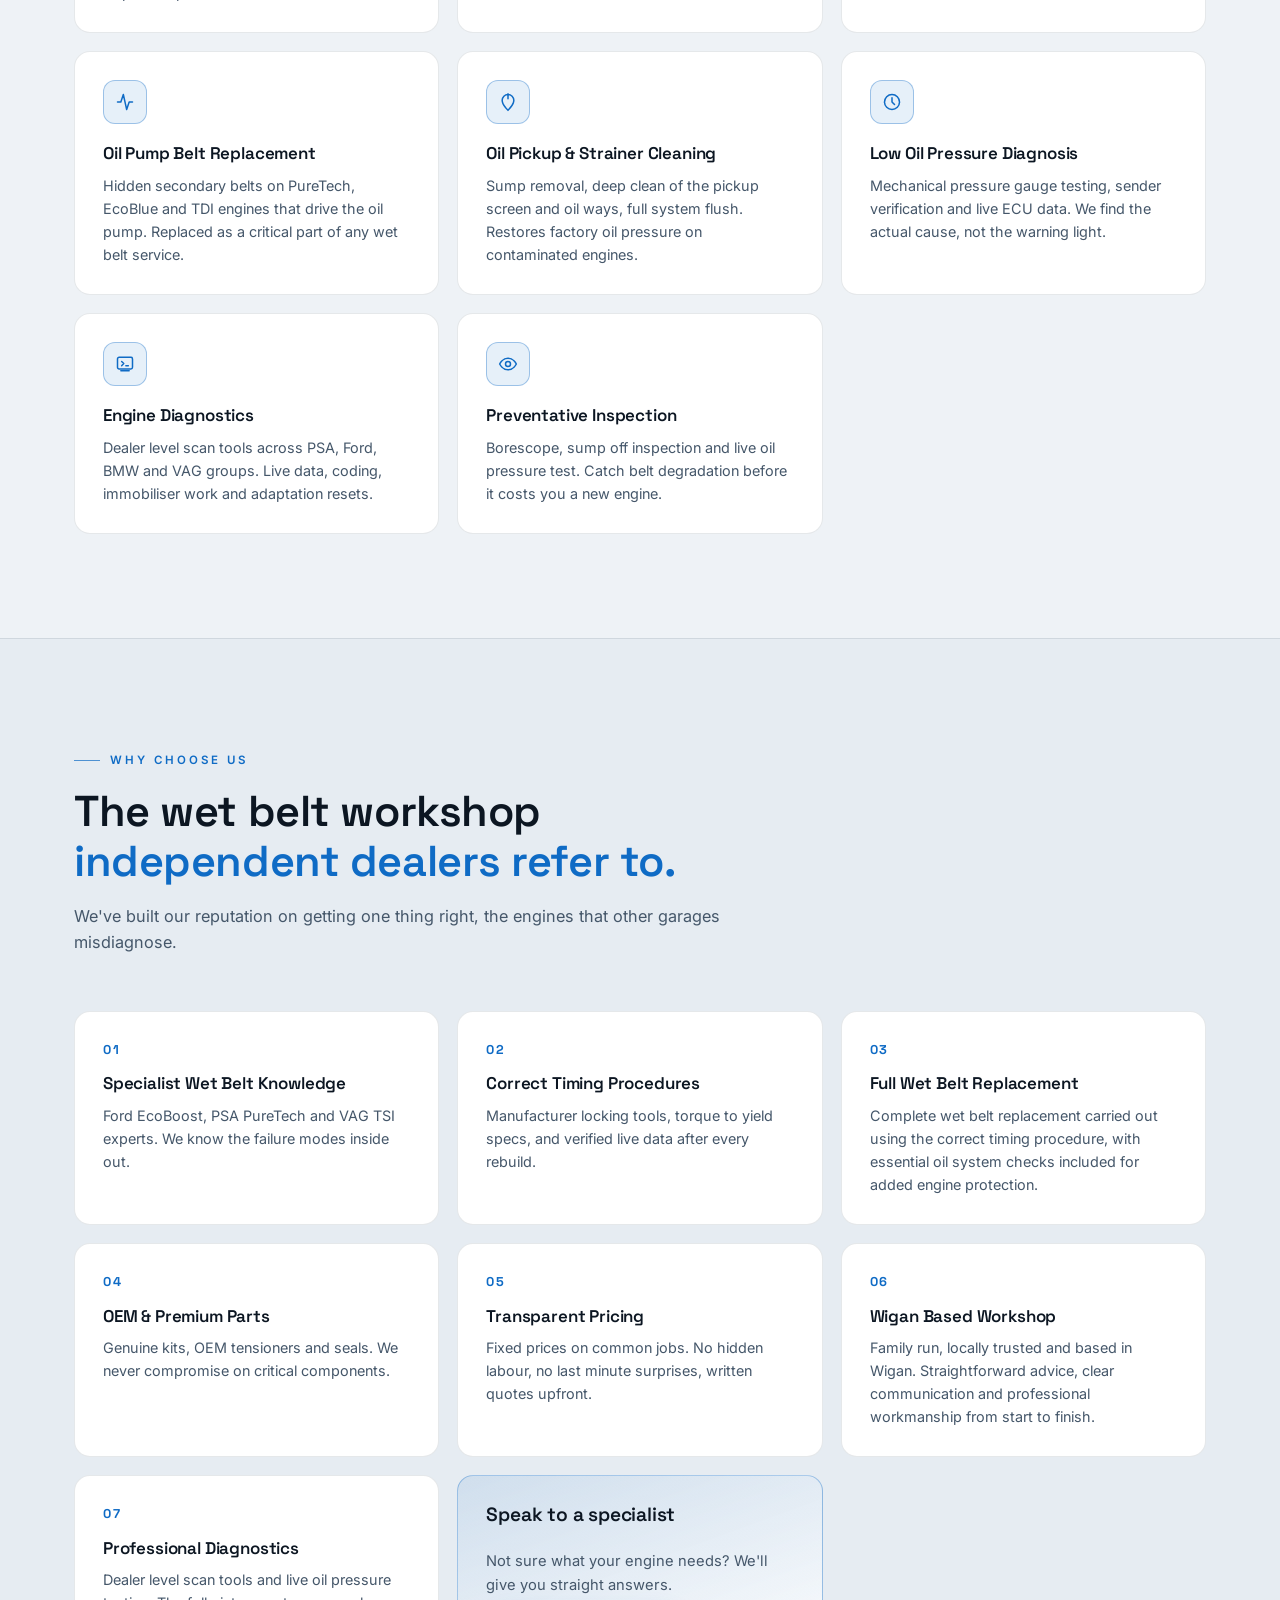
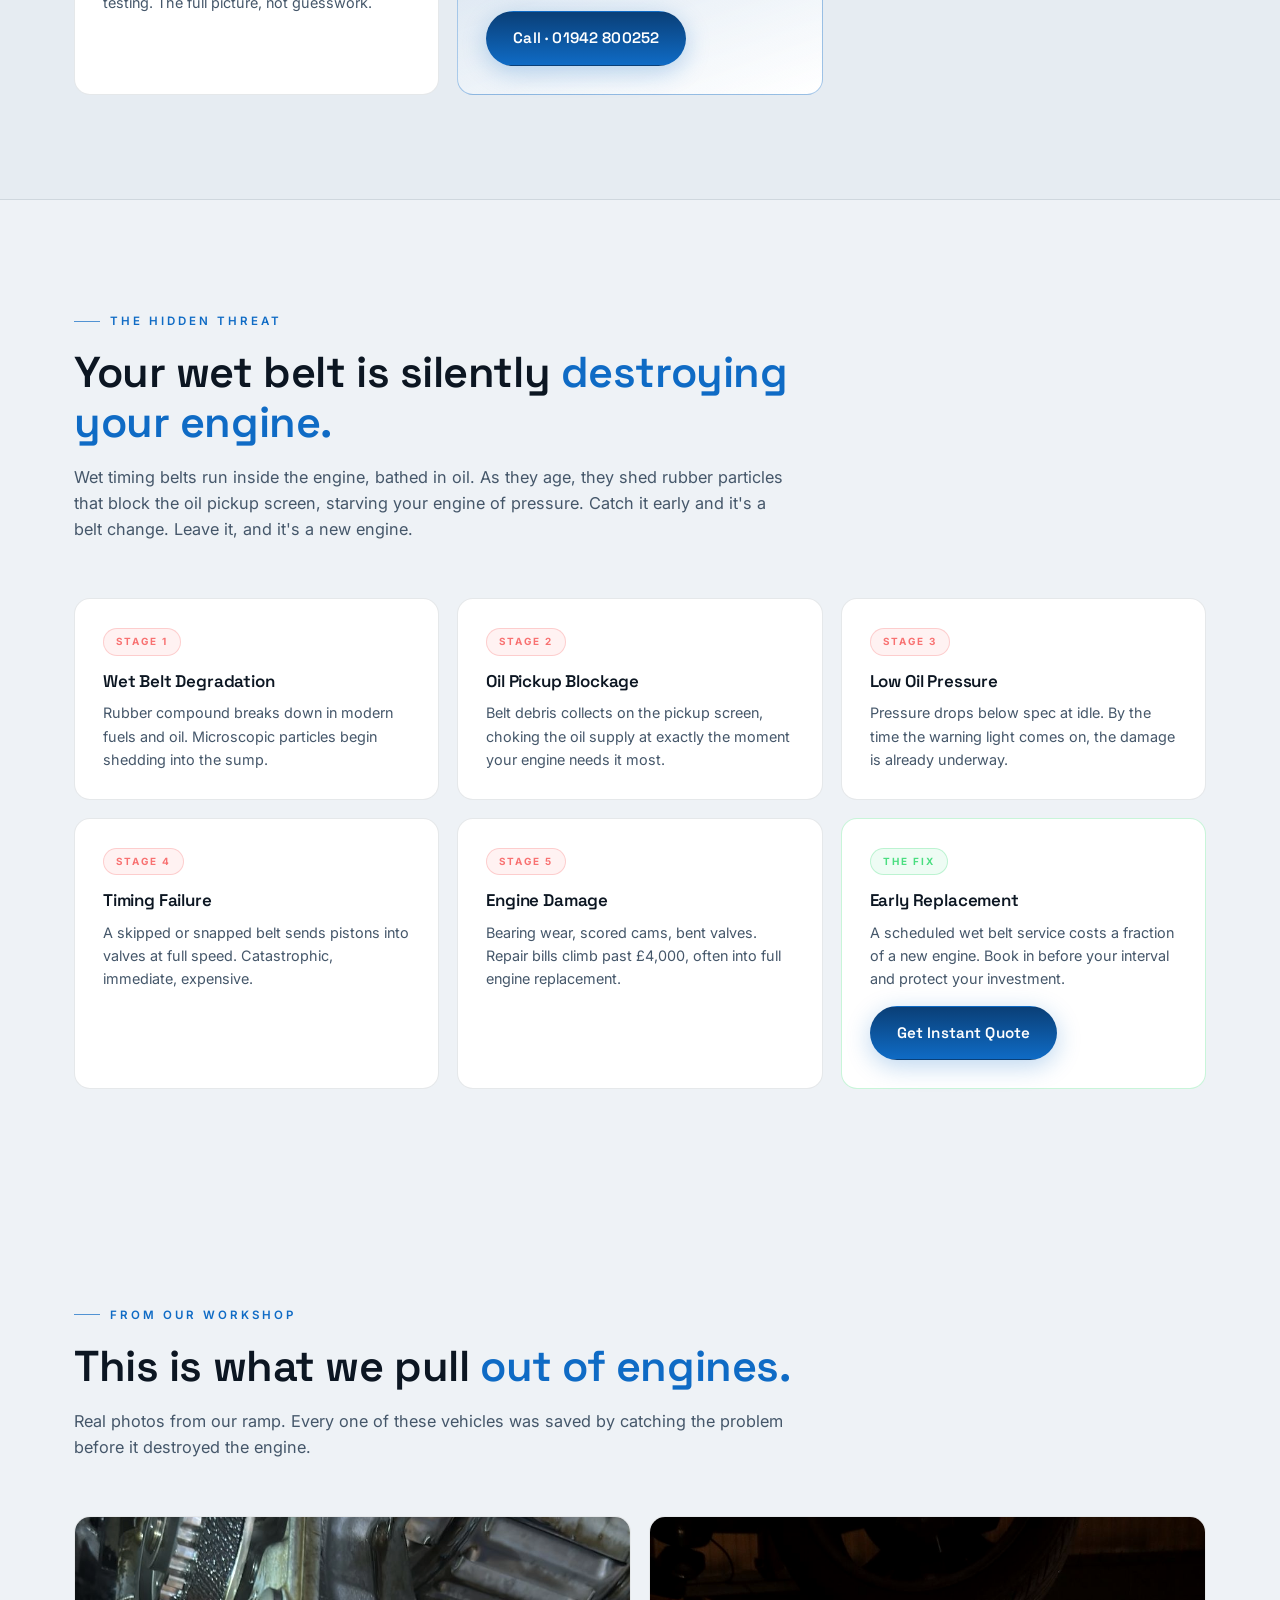
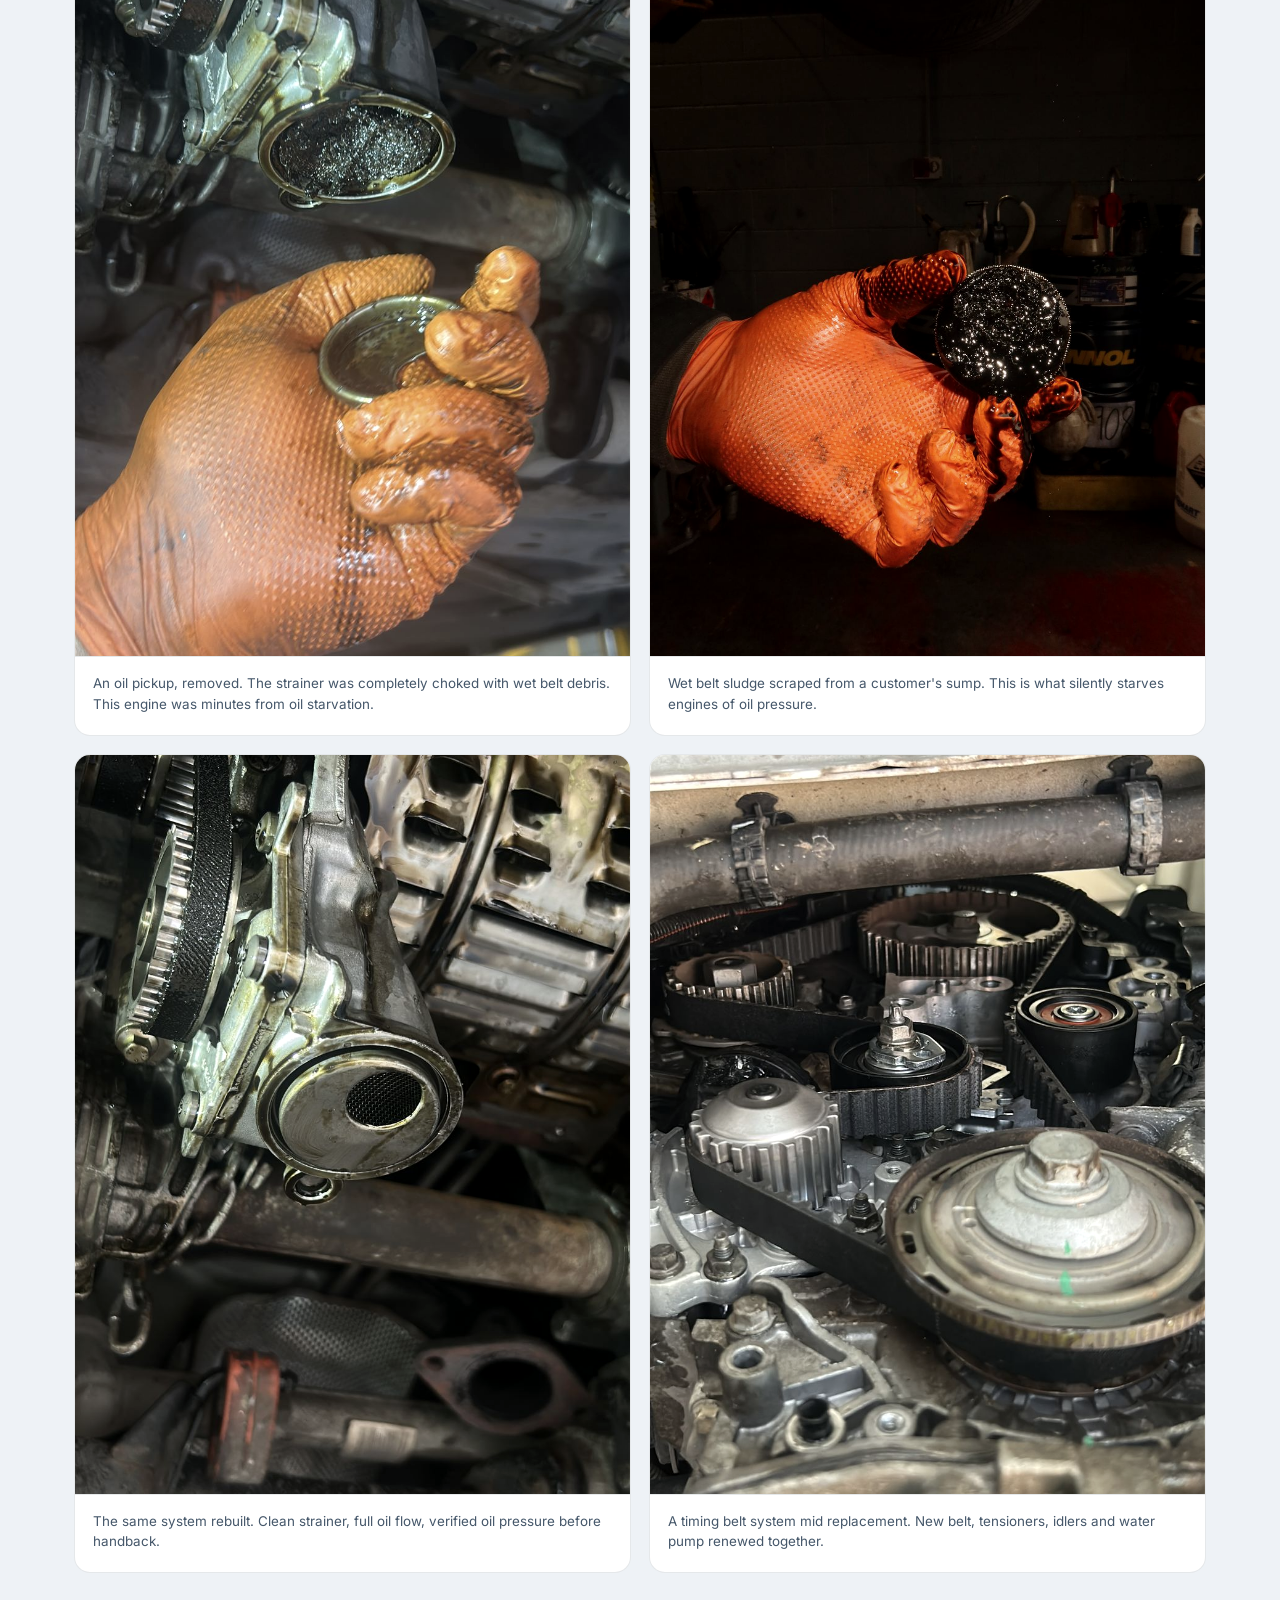
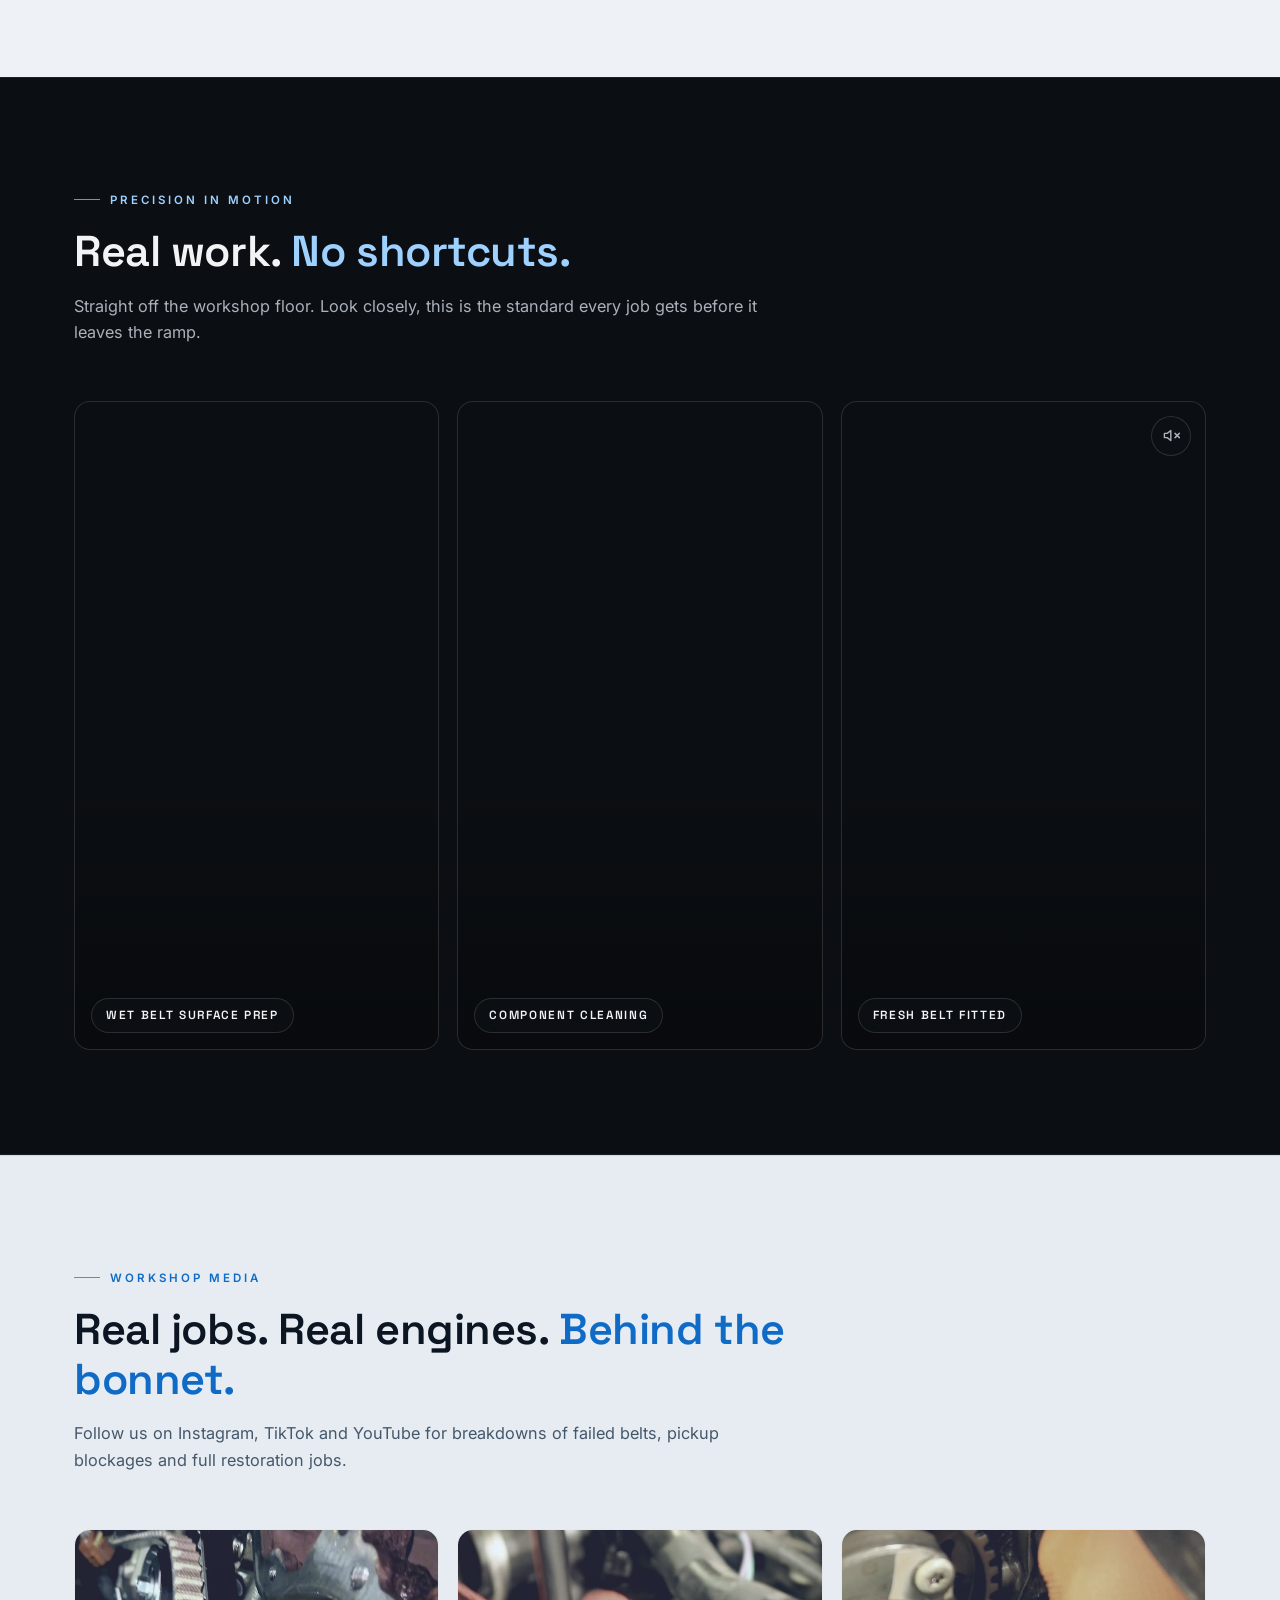
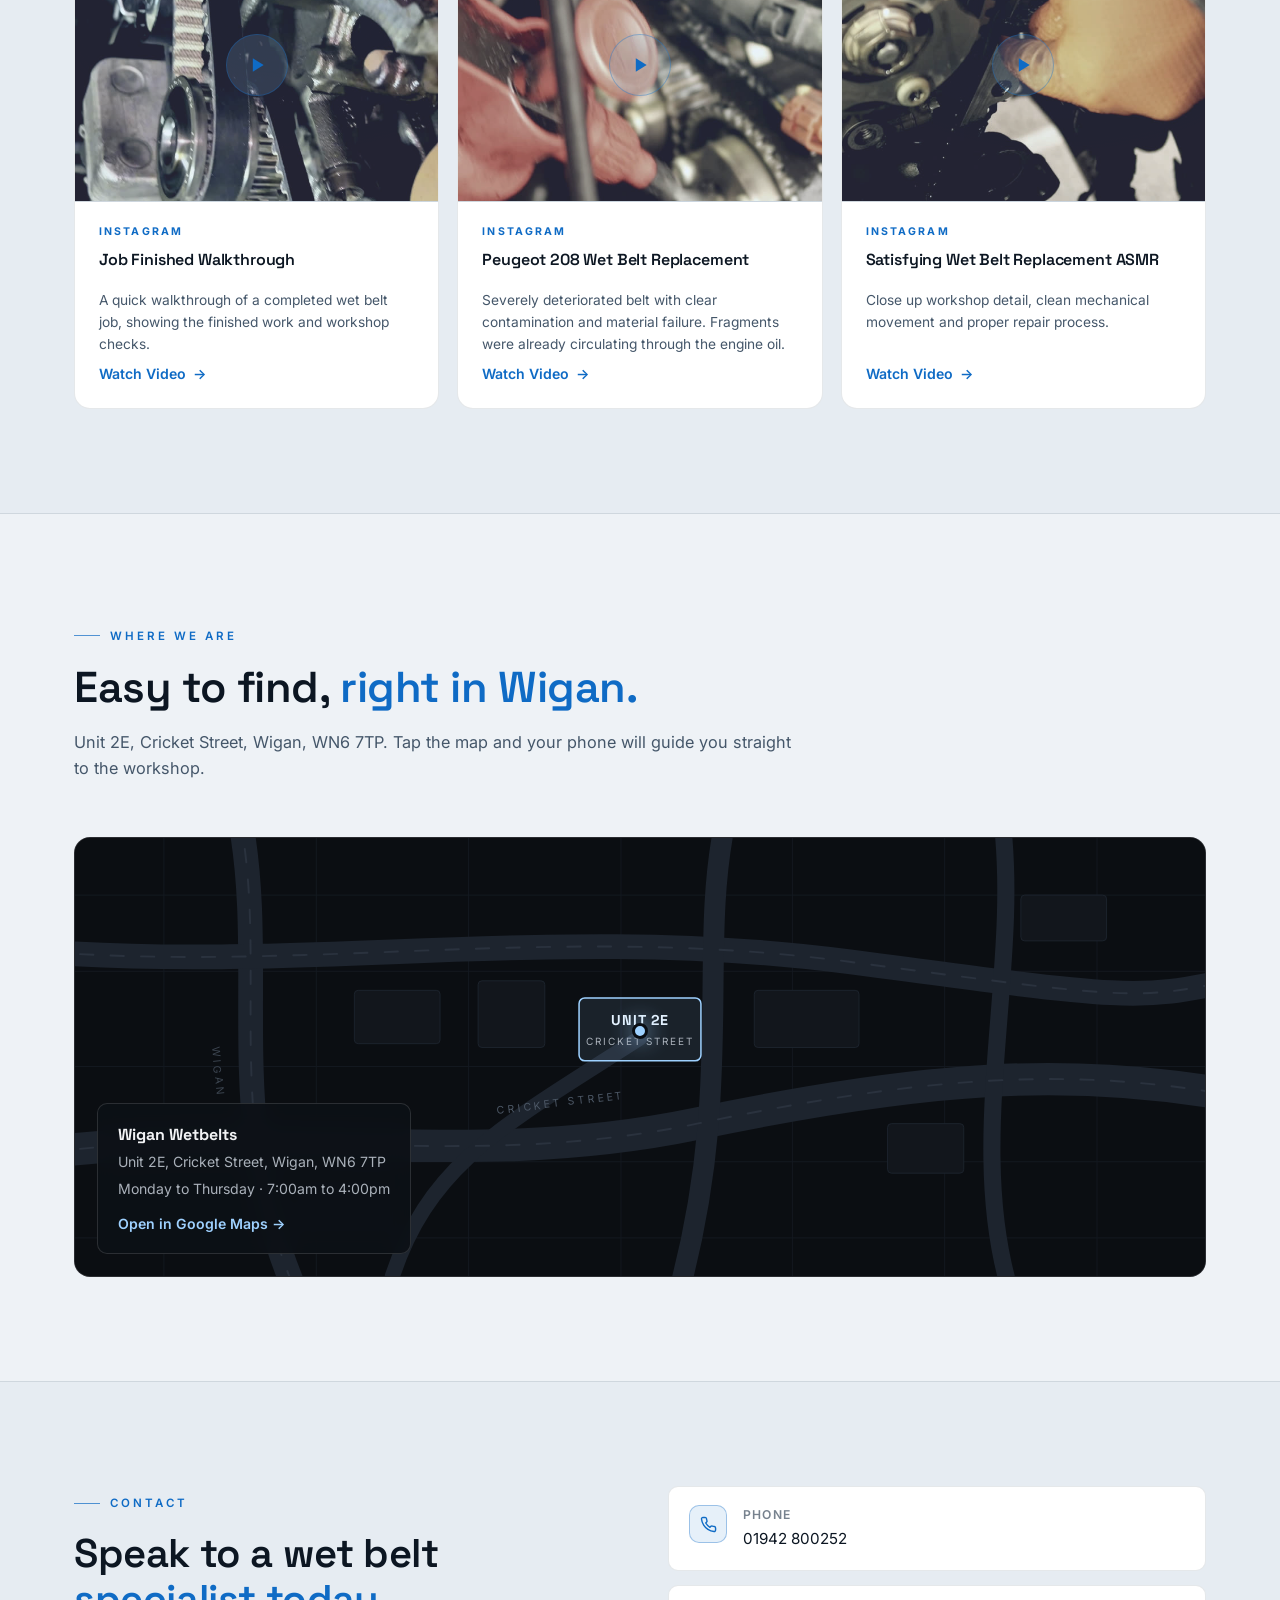
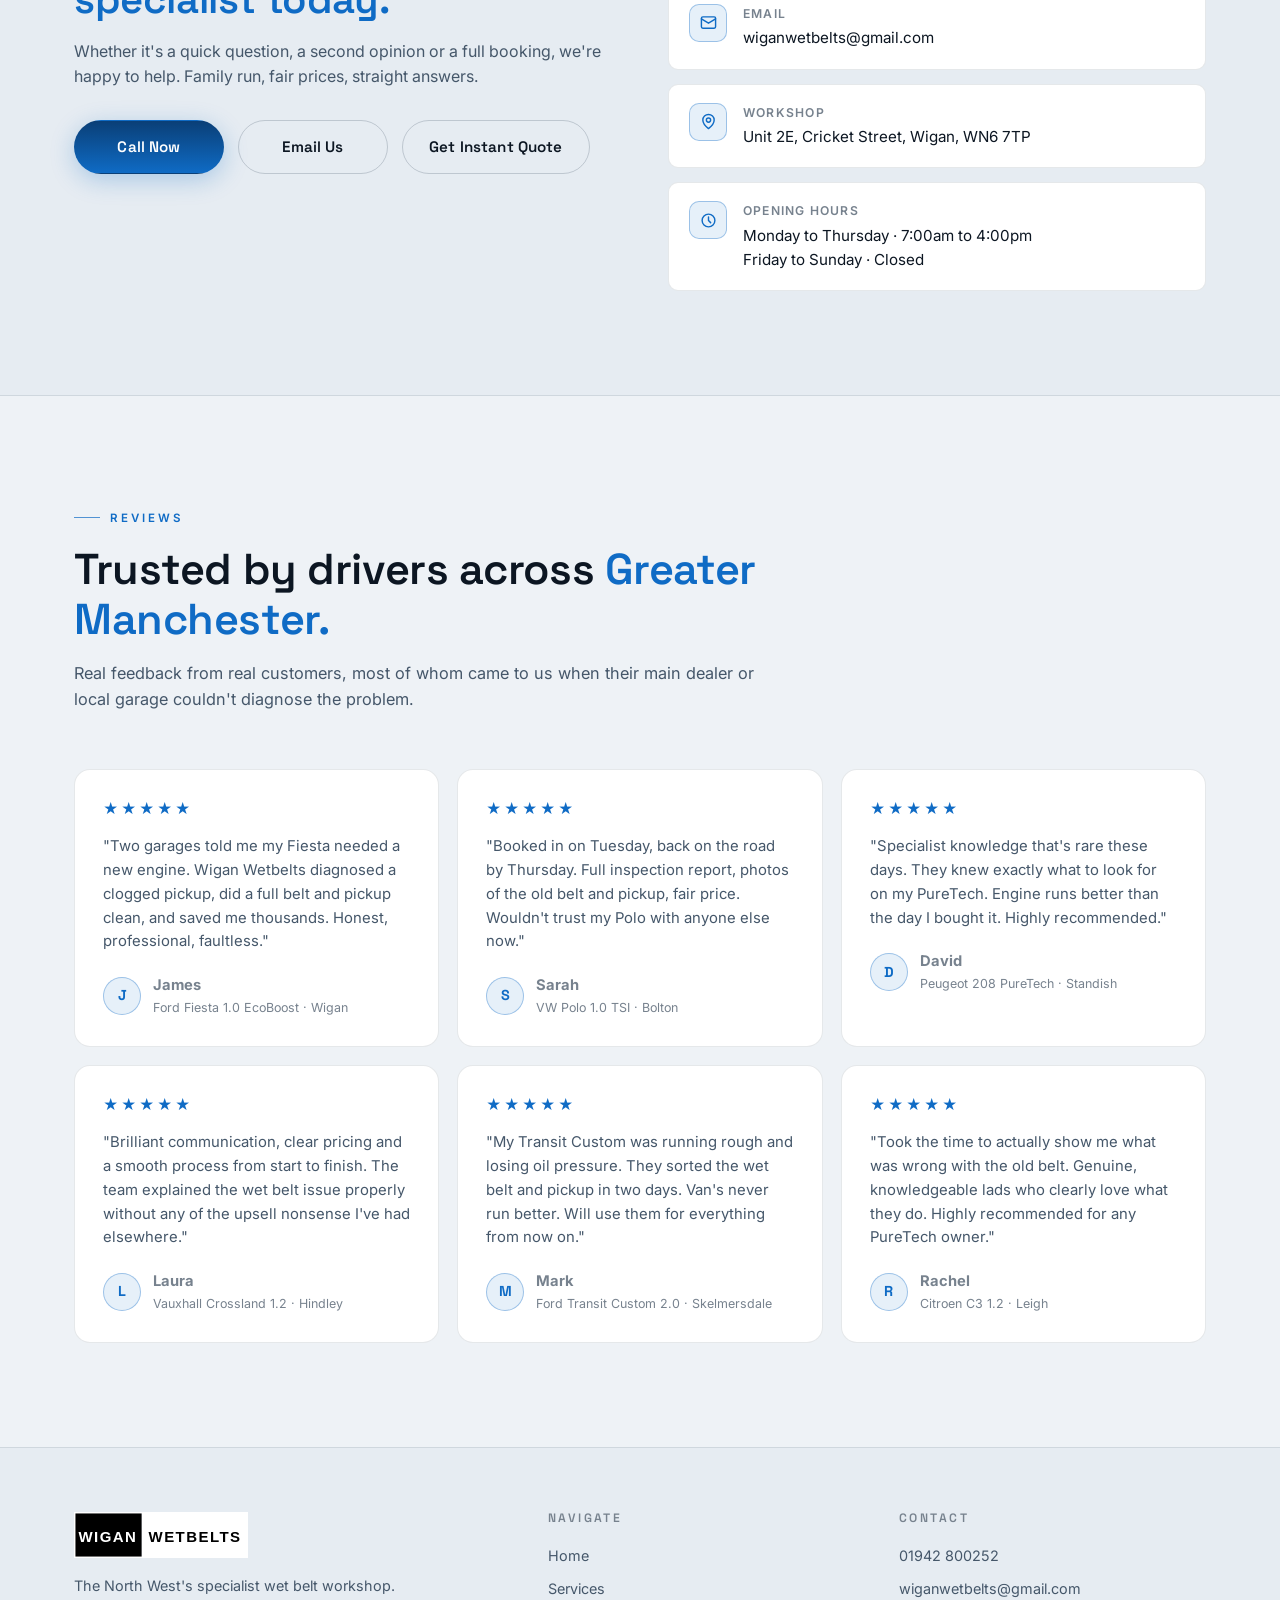
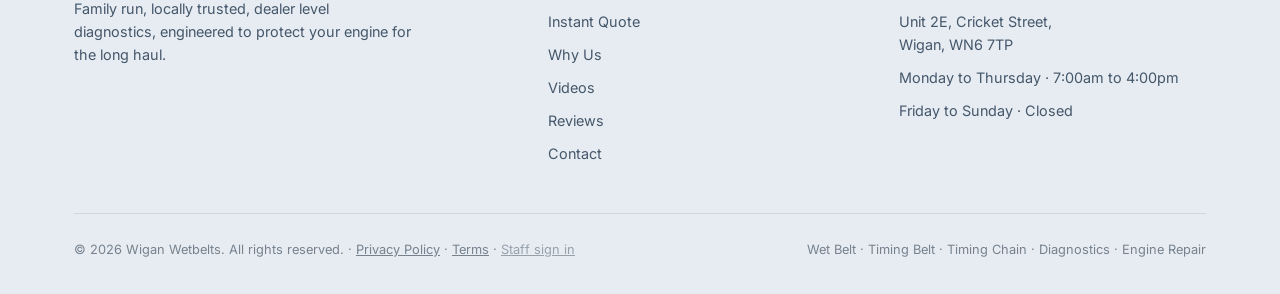
==== commit fc4c7a28: "Real drop off slot picker from the workshop calendar" ====
--- a/index.html
+++ b/index.html
@@ -28,7 +28,7 @@
 <link rel="preconnect" href="https://fonts.googleapis.com">
 <link rel="preconnect" href="https://fonts.gstatic.com" crossorigin>
 <link href="https://fonts.googleapis.com/css2?family=Space+Grotesk:wght@500;600;700&family=Inter:wght@400;500;600&display=swap" rel="stylesheet">
-<link rel="stylesheet" href="styles.css?v=6">
+<link rel="stylesheet" href="styles.css?v=7">
 <script>(function(){try{var t=localStorage.getItem('wwb.theme');if(!t&&window.matchMedia&&matchMedia('(prefers-color-scheme: light)').matches)t='light';if(t==='light')document.documentElement.setAttribute('data-theme','light');}catch(e){}})();</script>
 
 <script type="application/ld+json">
@@ -214,8 +214,9 @@
               <select id="qEngine" disabled><option value="">Select engine…</option></select>
             </div>
             <div class="q-field">
-              <label for="qDate">Preferred Date</label>
-              <input id="qDate" type="date">
+              <label for="qDate">Drop off date</label>
+              <select id="qDate"><option value="">Choose the job and vehicle first…</option></select>
+              <input id="qDateFallback" type="date" hidden>
               <small>Earliest available date is 2 weeks from today.</small>
             </div>
           </div>
@@ -746,7 +747,7 @@
 window.REG_LOOKUP_ENDPOINT = 'https://www.voodoofiles.co.uk/api/wwb-reg-lookup';
 </script>
 <script src="data.js?v=3"></script>
-<script src="app.js?v=6"></script>
+<script src="app.js?v=7"></script>
 <script src="game.js?v=3"></script>
 </body>
 </html>
--- a/styles.css
+++ b/styles.css
@@ -853,3 +853,6 @@
 html[data-theme="light"] #wbrModal .btn-primary{ color:#06121f; box-shadow:0 6px 24px rgba(158,208,255,.25); }
 
 html[data-theme="light"] #mobileMenu{ background:rgba(255,255,255,.97); }
+
+.date-note{ display:block; margin-top:6px; font-size:.8rem; color:var(--accent); min-height:1.1em; }
+.date-note.warn{ color:var(--amber, #fbbf24); }
